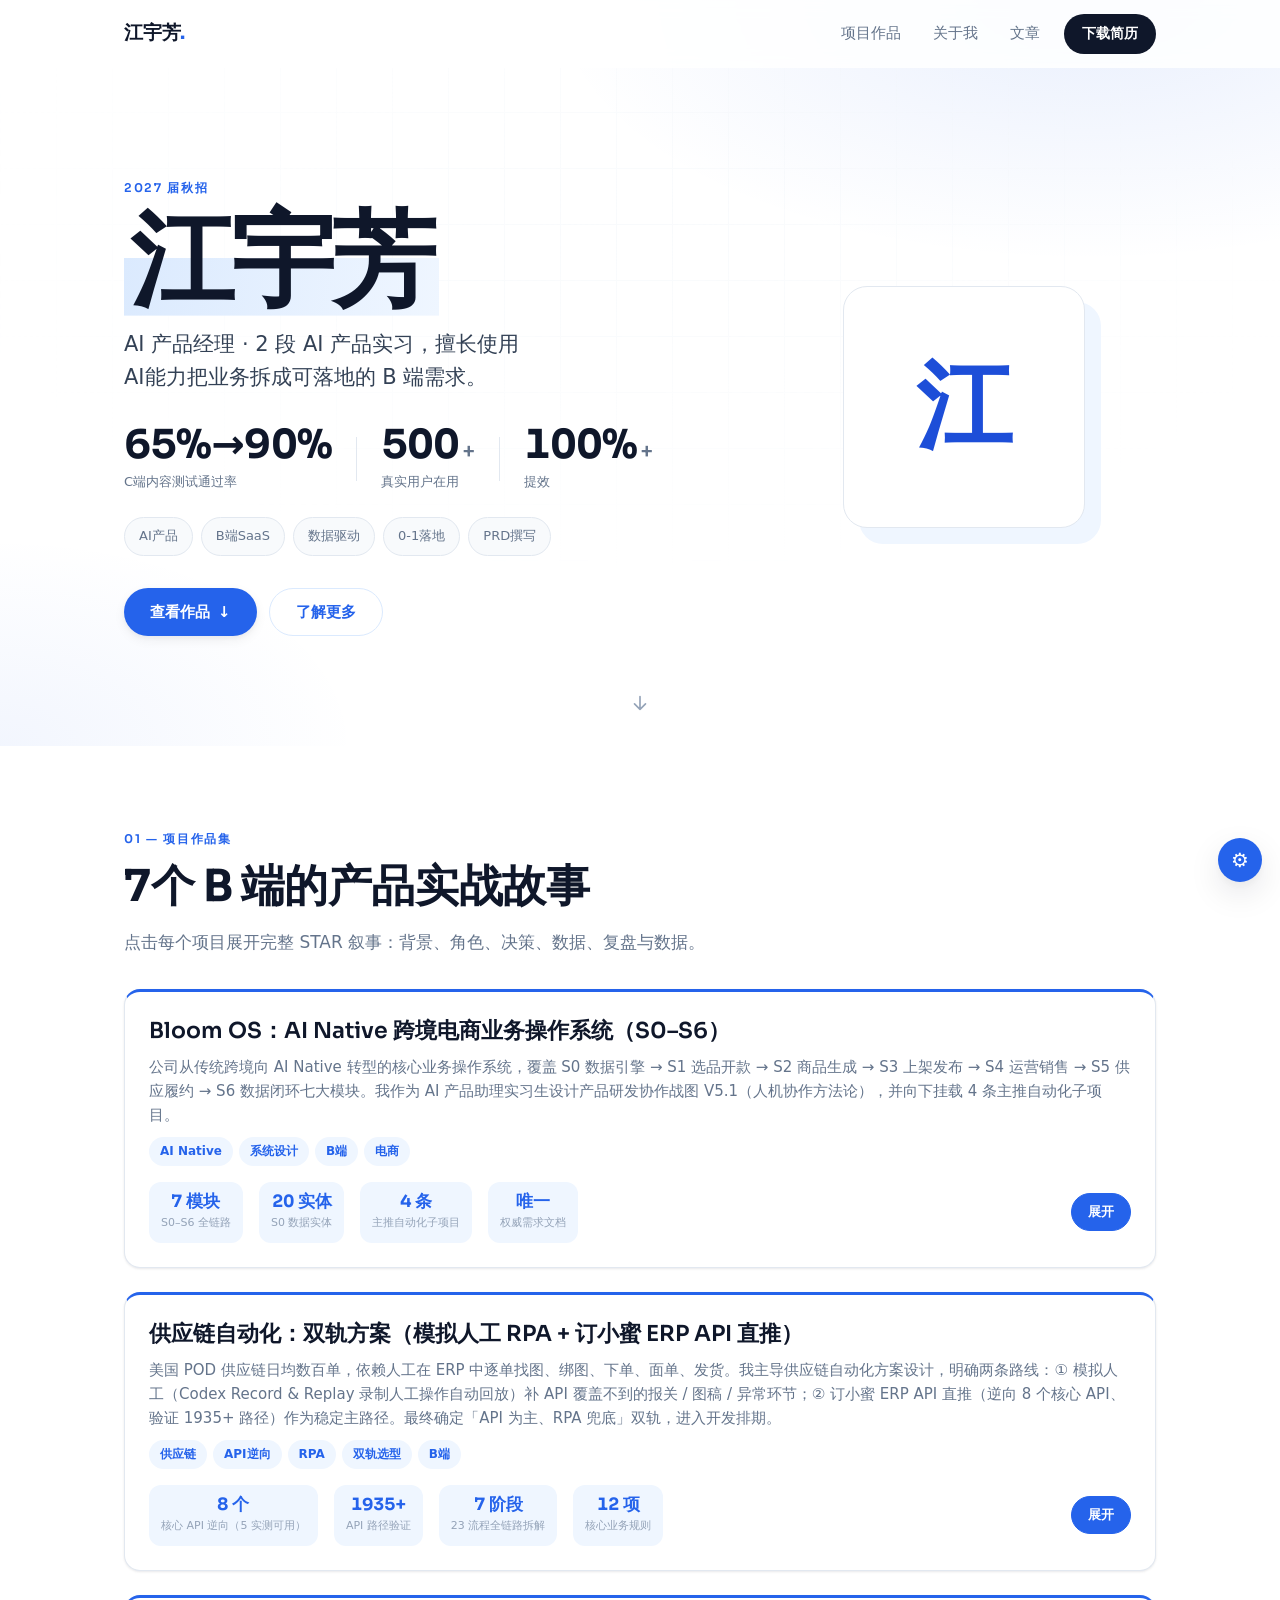
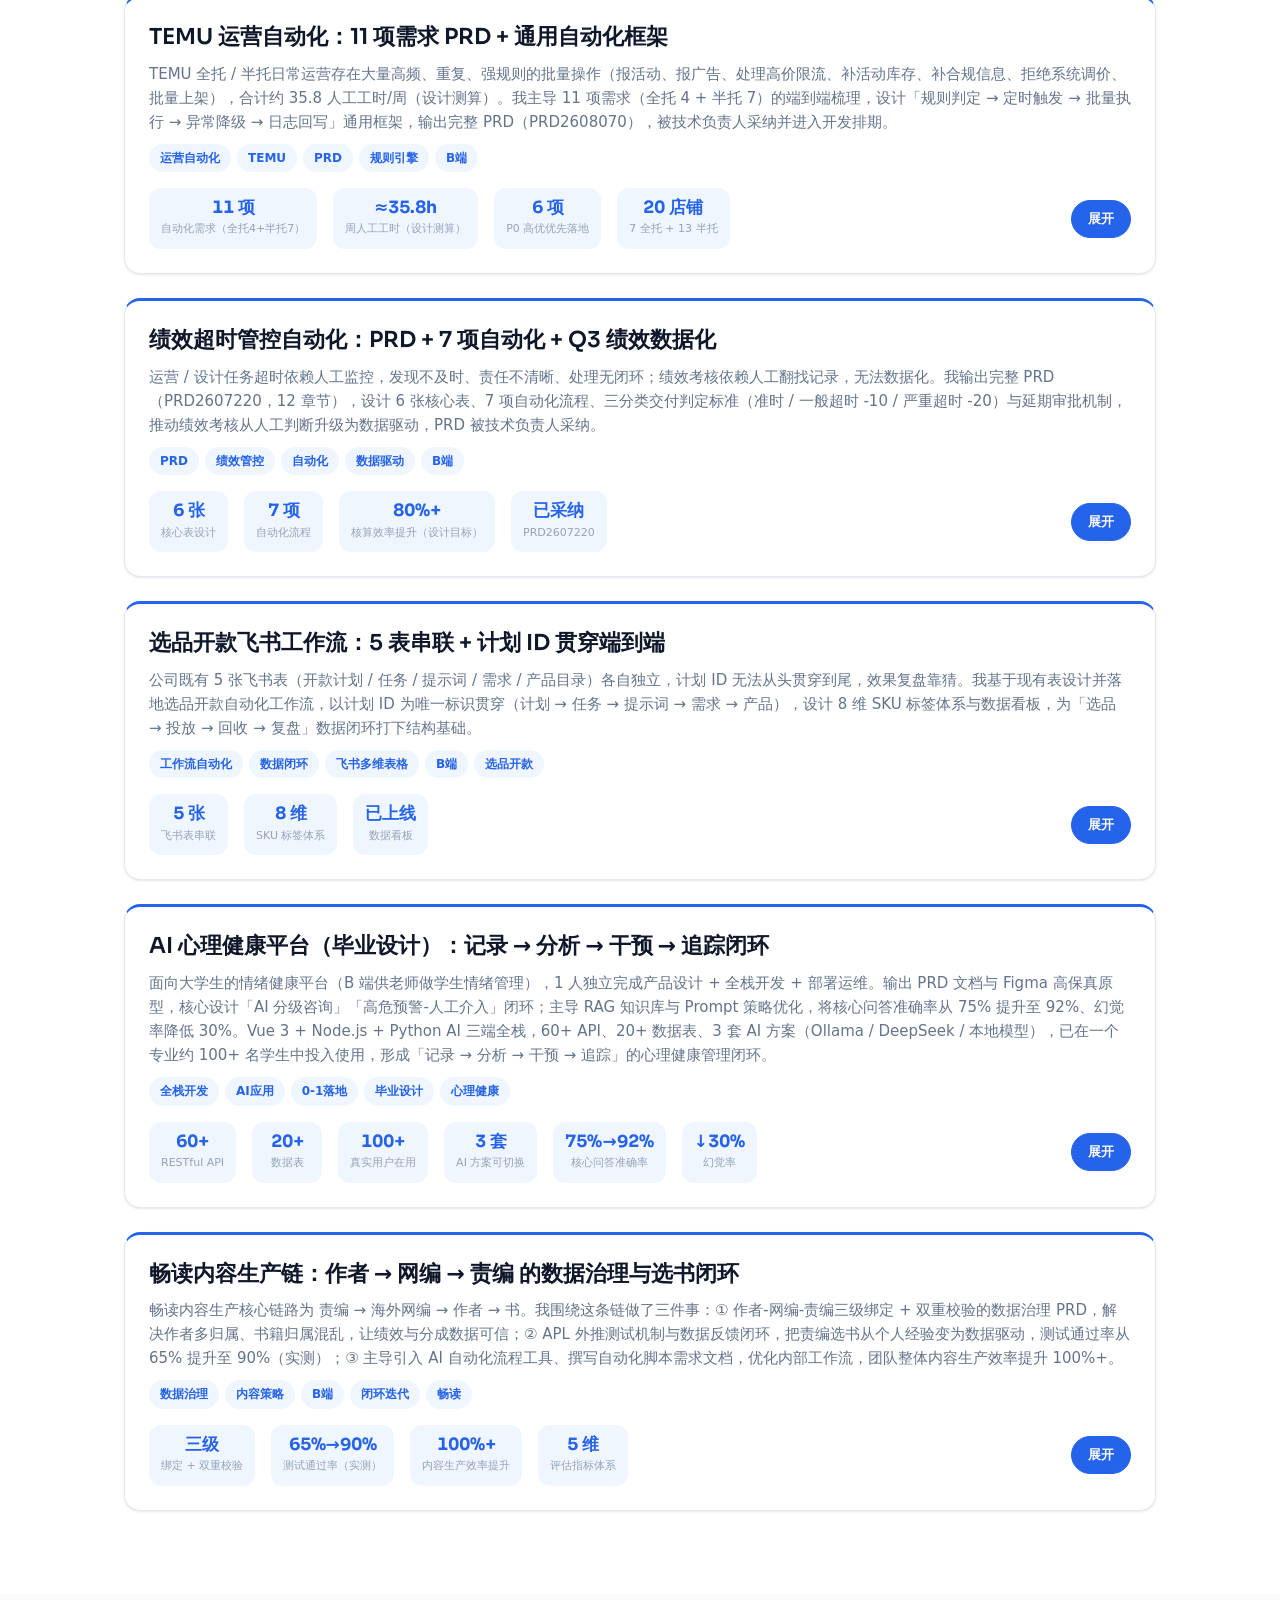
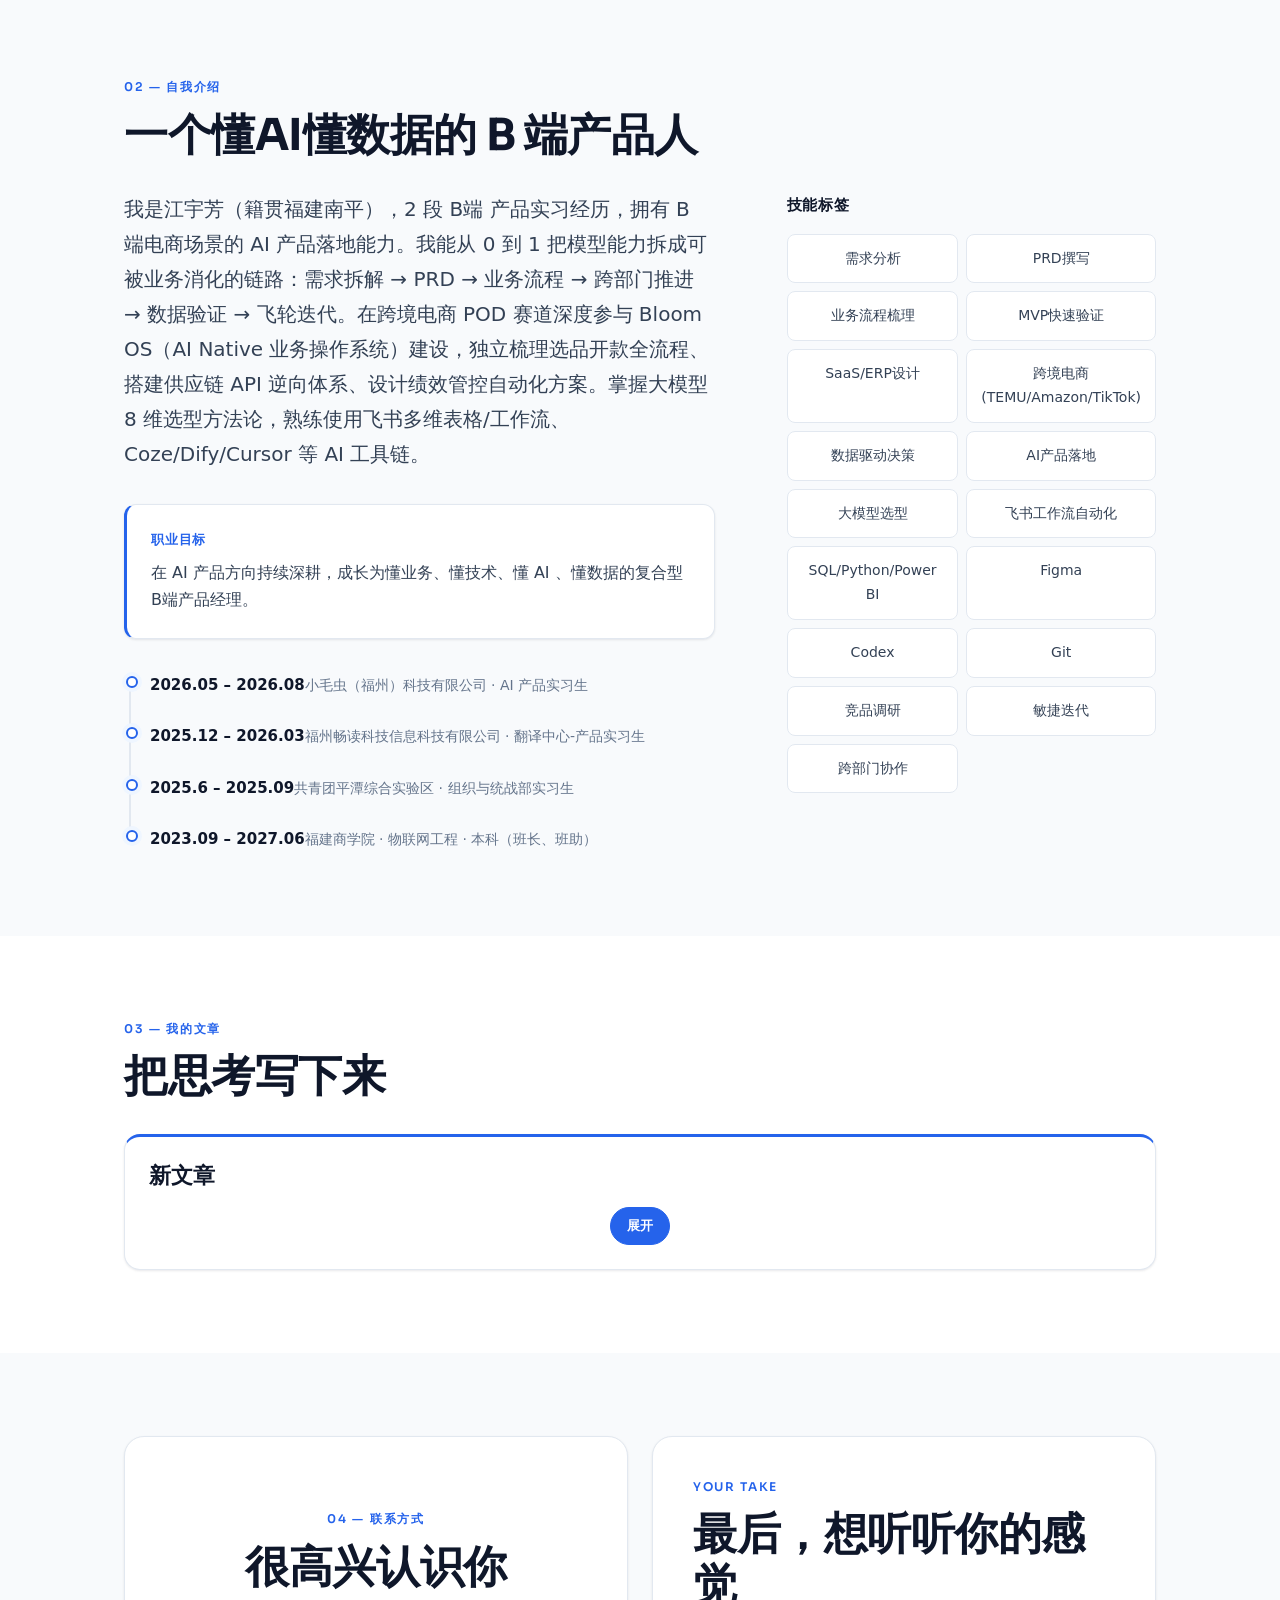
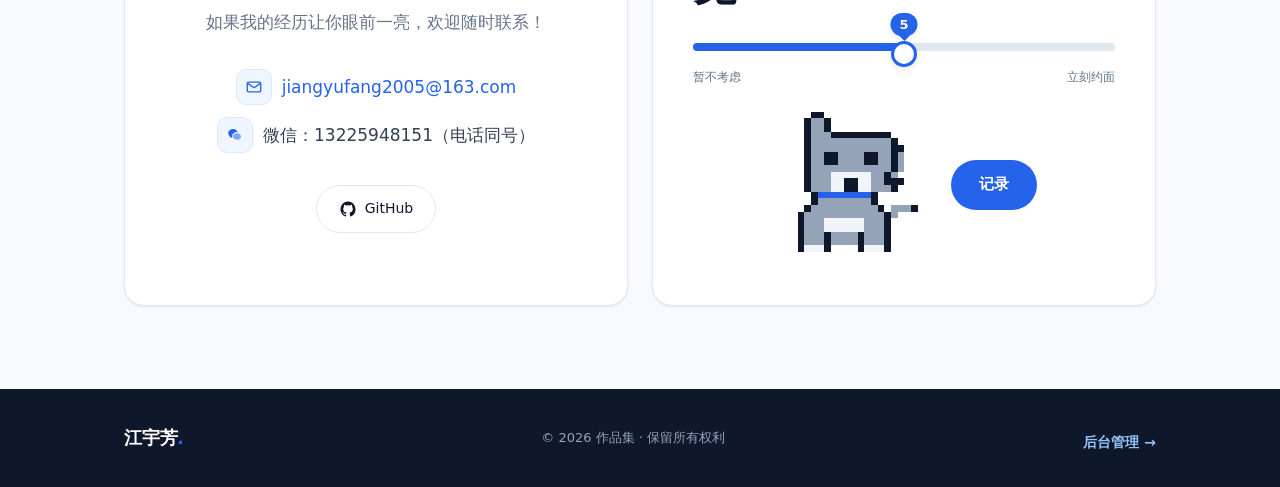
==== index.html @ 61569fba "deploy: portfolio site (gh-pages, no workflow)" ====
<!DOCTYPE html>
<html lang="zh-CN">
<head>
  <meta charset="UTF-8" />
  <meta name="viewport" content="width=device-width, initial-scale=1.0" />
  <title>作品集</title>
  <meta name="description" content="" />
  <link rel="preconnect" href="https://fonts.googleapis.com" />
  <link rel="preconnect" href="https://fonts.gstatic.com" crossorigin />
  <!-- 非阻塞加载：字体不可达时也不阻塞首屏渲染（国内网络友好） -->
  <link rel="stylesheet" href="https://fonts.googleapis.com/css2?family=Sora:wght@400;500;600;700&display=swap" media="print" onload="this.media='all'" />
  <noscript><link rel="stylesheet" href="https://fonts.googleapis.com/css2?family=Sora:wght@400;500;600;700&display=swap" /></noscript>
  <link rel="stylesheet" href="assets/css/styles.css?v=20260810T133047" />
</head>
<body>
  <!-- ============ 导航栏 ============ -->
  <header class="nav" id="nav">
    <div class="nav-inner">
      <a href="#top" class="nav-brand" id="navBrand" data-scroll>作品集<span class="brand-dot">.</span></a>
      <nav class="nav-links" aria-label="主导航">
        <a href="#projects" class="nav-link" data-scroll>项目作品</a>
        <a href="#about" class="nav-link" data-scroll>关于我</a>
        <a href="#articles" class="nav-link nav-link--articles" data-scroll>文章</a>
      </nav>
      <button type="button" class="nav-download" onclick="window.print()" data-track="download_resume">下载简历</button>
      <button type="button" class="nav-toggle" id="navToggle" aria-label="打开菜单" aria-expanded="false" aria-controls="mobileMenu">
        <svg viewBox="0 0 24 24" width="22" height="22" aria-hidden="true"><path d="M3 6h18M3 12h18M3 18h18" stroke="currentColor" stroke-width="2" stroke-linecap="round"/></svg>
      </button>
    </div>
  </header>

  <!-- 阅读进度条 -->
  <div class="scroll-progress" id="scrollProgress" aria-hidden="true"><span class="scroll-progress__bar"></span></div>

  <!-- ============ 移动端菜单 ============ -->
  <div class="mobile-menu" id="mobileMenu" hidden>
    <div class="mobile-menu-inner">
      <nav class="mobile-menu-links" aria-label="移动端导航">
        <a href="#projects" class="mobile-link" data-scroll>项目作品</a>
        <a href="#about" class="mobile-link" data-scroll>关于我</a>
        <a href="#articles" class="mobile-link mobile-link--articles" data-scroll>文章</a>
        <hr class="mobile-divider" />
        <button type="button" class="btn btn-primary mobile-download" onclick="window.print()" data-track="download_resume">下载简历</button>
      </nav>
    </div>
  </div>
  <div class="mobile-overlay" id="mobileOverlay" hidden></div>

  <main id="top">
    <!-- ============ Hero 首屏 ============ -->
    <section class="hero" id="hero" aria-label="个人介绍">
      <div class="hero-bg" aria-hidden="true"></div>
      <div class="container hero-grid">
        <div class="hero-content">
          <div id="heroContent"></div>
        </div>
        <div class="hero-visual" aria-hidden="true" id="heroVisual"></div>
      </div>
      <a href="#projects" class="scroll-indicator" data-scroll aria-label="向下滚动">
        <svg viewBox="0 0 24 24" width="22" height="22"><path d="M12 5v14M6 13l6 6 6-6" stroke="currentColor" stroke-width="1.8" stroke-linecap="round" stroke-linejoin="round" fill="none"/></svg>
      </a>
    </section>

    <!-- ============ 项目作品集 ============ -->
    <section class="section section-projects" id="projects" aria-labelledby="projects-title">
      <div class="container">
        <header class="section-head" id="projectsHead" data-reveal></header>
        <div class="projects-grid" id="projectsGrid"></div>
      </div>
    </section>

    <!-- ============ 关于我 ============ -->
    <section class="section section-about" id="about" aria-labelledby="about-title">
      <div class="container">
        <header class="section-head" id="aboutHead" data-reveal></header>
        <div class="about-grid" id="aboutGrid"></div>
      </div>
    </section>

    <!-- ============ 精选文章 ============ -->
    <section class="section section-articles" id="articles" aria-labelledby="articles-title">
      <div class="container">
        <header class="section-head" id="articlesHead" data-reveal></header>
        <div class="articles-list" id="articlesList"></div>
      </div>
    </section>

    <!-- ============ 联系方式 ============ -->
    <section class="section section-bottom" id="bottom" aria-label="联系方式与反馈">
      <div class="container bottom-row">
        <section class="bottom-card bottom-card--contact" id="contact" aria-labelledby="contact-title">
        <header class="section-head section-head--center" id="contactHead" data-reveal></header>
        <div id="contactInner"></div>
    </section>

    <section class="bottom-card bottom-card--feedback" id="feedback" aria-labelledby="feedback-title">

    <!-- ============ 简历末尾：创意互动（俏皮推荐滑块） ============ -->
      <div class="feedback-card" data-reveal>
        <header class="section-head" data-reveal>
          <p class="kicker">YOUR TAKE</p>
          <h2 class="section-title" id="feedback-title">最后，想听听你的感觉</h2>
        </header>
        <div class="feedback-result" id="recoLabel" aria-live="polite">有点意思</div>
        <div class="feedback-slider">
          <div class="feedback-rail">
            <output class="feedback-bubble" id="recoBubble" aria-hidden="true">5</output>
            <input type="range" id="recoRange" min="0" max="10" value="5" step="1" aria-describedby="recoLabel" list="recoTicks" />
          </div>
          <datalist id="recoTicks">
            <option value="0" label="0"></option><option value="1"></option><option value="2"></option><option value="3"></option><option value="4"></option><option value="5" label="5"></option><option value="6"></option><option value="7"></option><option value="8"></option><option value="9"></option><option value="10" label="10"></option>
          </datalist>
          <div class="feedback-scale"><span>暂不考虑</span><span>立刻约面</span></div>
        </div>
          <div class="feedback-dogrow">
          <div class="dog-stage" id="dogStage" data-mood="1" aria-hidden="true">
            <!-- S0 冷淡 0-3 -->
<svg class="dog-svg dog-svg--0" viewBox="0 0 24 24" shape-rendering="crispEdges" focusable="false"><g class="dog-tail"><rect x="18" y="16" width="1" height="1" fill="#94A3B8"/><rect x="19" y="16" width="1" height="1" fill="#0F172A"/><rect x="18" y="17" width="1" height="1" fill="#94A3B8"/><rect x="19" y="17" width="1" height="1" fill="#0F172A"/><rect x="18" y="18" width="1" height="1" fill="#94A3B8"/><rect x="19" y="18" width="1" height="1" fill="#0F172A"/><rect x="18" y="19" width="1" height="1" fill="#94A3B8"/><rect x="19" y="19" width="1" height="1" fill="#0F172A"/><rect x="18" y="20" width="2" height="1" fill="#0F172A"/></g><rect x="5" y="4" width="12" height="1" fill="#0F172A"/><rect x="3" y="5" width="3" height="1" fill="#0F172A"/><rect x="6" y="5" width="10" height="1" fill="#94A3B8"/><rect x="16" y="5" width="3" height="1" fill="#0F172A"/><rect x="3" y="6" width="1" height="1" fill="#0F172A"/><rect x="4" y="6" width="2" height="1" fill="#94A3B8"/><rect x="6" y="6" width="1" height="1" fill="#0F172A"/><rect x="7" y="6" width="8" height="1" fill="#94A3B8"/><rect x="15" y="6" width="1" height="1" fill="#0F172A"/><rect x="16" y="6" width="2" height="1" fill="#94A3B8"/><rect x="18" y="6" width="1" height="1" fill="#0F172A"/><rect x="5" y="7" width="1" height="1" fill="#0F172A"/><rect x="6" y="7" width="1" height="1" fill="#94A3B8"/><rect x="7" y="7" width="2" height="1" fill="#0F172A"/><rect x="9" y="7" width="4" height="1" fill="#94A3B8"/><rect x="13" y="7" width="2" height="1" fill="#0F172A"/><rect x="15" y="7" width="2" height="1" fill="#94A3B8"/><rect x="17" y="7" width="1" height="1" fill="#0F172A"/><rect x="5" y="8" width="1" height="1" fill="#0F172A"/><rect x="6" y="8" width="12" height="1" fill="#94A3B8"/><rect x="18" y="8" width="1" height="1" fill="#0F172A"/><rect x="5" y="9" width="1" height="1" fill="#0F172A"/><rect x="6" y="9" width="12" height="1" fill="#94A3B8"/><rect x="18" y="9" width="1" height="1" fill="#0F172A"/><rect x="5" y="10" width="1" height="1" fill="#0F172A"/><rect x="6" y="10" width="3" height="1" fill="#94A3B8"/><rect x="9" y="10" width="6" height="1" fill="#F1F5F9"/><rect x="15" y="10" width="3" height="1" fill="#94A3B8"/><rect x="18" y="10" width="1" height="1" fill="#0F172A"/><rect x="5" y="11" width="1" height="1" fill="#0F172A"/><rect x="6" y="11" width="3" height="1" fill="#94A3B8"/><rect x="9" y="11" width="2" height="1" fill="#F1F5F9"/><rect x="11" y="11" width="2" height="1" fill="#0F172A"/><rect x="13" y="11" width="2" height="1" fill="#F1F5F9"/><rect x="15" y="11" width="3" height="1" fill="#94A3B8"/><rect x="18" y="11" width="1" height="1" fill="#0F172A"/><rect x="5" y="12" width="1" height="1" fill="#0F172A"/><rect x="6" y="12" width="3" height="1" fill="#94A3B8"/><rect x="9" y="12" width="3" height="1" fill="#F1F5F9"/><rect x="12" y="12" width="1" height="1" fill="#0F172A"/><rect x="13" y="12" width="2" height="1" fill="#F1F5F9"/><rect x="15" y="12" width="3" height="1" fill="#94A3B8"/><rect x="18" y="12" width="1" height="1" fill="#0F172A"/><rect x="6" y="13" width="1" height="1" fill="#0F172A"/><rect x="7" y="13" width="8" height="1" fill="#2563EB"/><rect x="15" y="13" width="1" height="1" fill="#0F172A"/><rect x="6" y="14" width="1" height="1" fill="#0F172A"/><rect x="7" y="14" width="8" height="1" fill="#94A3B8"/><rect x="15" y="14" width="1" height="1" fill="#0F172A"/><rect x="5" y="15" width="1" height="1" fill="#0F172A"/><rect x="6" y="15" width="10" height="1" fill="#94A3B8"/><rect x="16" y="15" width="1" height="1" fill="#0F172A"/><rect x="4" y="16" width="1" height="1" fill="#0F172A"/><rect x="5" y="16" width="12" height="1" fill="#94A3B8"/><rect x="17" y="16" width="1" height="1" fill="#0F172A"/><rect x="4" y="17" width="1" height="1" fill="#0F172A"/><rect x="5" y="17" width="3" height="1" fill="#94A3B8"/><rect x="8" y="17" width="6" height="1" fill="#F1F5F9"/><rect x="14" y="17" width="3" height="1" fill="#94A3B8"/><rect x="17" y="17" width="1" height="1" fill="#0F172A"/><rect x="4" y="18" width="1" height="1" fill="#0F172A"/><rect x="5" y="18" width="3" height="1" fill="#94A3B8"/><rect x="8" y="18" width="6" height="1" fill="#F1F5F9"/><rect x="14" y="18" width="3" height="1" fill="#94A3B8"/><rect x="17" y="18" width="1" height="1" fill="#0F172A"/><rect x="4" y="19" width="1" height="1" fill="#0F172A"/><rect x="5" y="19" width="3" height="1" fill="#94A3B8"/><rect x="8" y="19" width="1" height="1" fill="#0F172A"/><rect x="9" y="19" width="4" height="1" fill="#94A3B8"/><rect x="13" y="19" width="1" height="1" fill="#0F172A"/><rect x="14" y="19" width="3" height="1" fill="#94A3B8"/><rect x="17" y="19" width="1" height="1" fill="#0F172A"/><rect x="4" y="20" width="1" height="1" fill="#0F172A"/><rect x="5" y="20" width="3" height="1" fill="#94A3B8"/><rect x="8" y="20" width="1" height="1" fill="#0F172A"/><rect x="9" y="20" width="4" height="1" fill="#94A3B8"/><rect x="13" y="20" width="1" height="1" fill="#0F172A"/><rect x="14" y="20" width="3" height="1" fill="#94A3B8"/><rect x="17" y="20" width="1" height="1" fill="#0F172A"/><rect x="4" y="21" width="1" height="1" fill="#0F172A"/><rect x="5" y="21" width="3" height="1" fill="#F1F5F9"/><rect x="8" y="21" width="1" height="1" fill="#0F172A"/><rect x="13" y="21" width="1" height="1" fill="#0F172A"/><rect x="14" y="21" width="3" height="1" fill="#F1F5F9"/><rect x="17" y="21" width="1" height="1" fill="#0F172A"/></svg>
<!-- S1 兴趣 4-6 -->
<svg class="dog-svg dog-svg--1" viewBox="0 0 24 24" shape-rendering="crispEdges" focusable="false"><g class="dog-tail"><rect x="18" y="15" width="3" height="1" fill="#94A3B8"/><rect x="21" y="15" width="1" height="1" fill="#0F172A"/><rect x="18" y="16" width="1" height="1" fill="#94A3B8"/></g><rect x="6" y="1" width="2" height="1" fill="#0F172A"/><rect x="5" y="2" width="1" height="1" fill="#0F172A"/><rect x="6" y="2" width="2" height="1" fill="#94A3B8"/><rect x="8" y="2" width="1" height="1" fill="#0F172A"/><rect x="5" y="3" width="1" height="1" fill="#0F172A"/><rect x="6" y="3" width="2" height="1" fill="#94A3B8"/><rect x="8" y="3" width="1" height="1" fill="#0F172A"/><rect x="5" y="4" width="1" height="1" fill="#0F172A"/><rect x="6" y="4" width="3" height="1" fill="#94A3B8"/><rect x="9" y="4" width="9" height="1" fill="#0F172A"/><rect x="5" y="5" width="1" height="1" fill="#0F172A"/><rect x="6" y="5" width="12" height="1" fill="#94A3B8"/><rect x="18" y="5" width="1" height="1" fill="#0F172A"/><rect x="5" y="6" width="1" height="1" fill="#0F172A"/><rect x="6" y="6" width="12" height="1" fill="#94A3B8"/><rect x="18" y="6" width="2" height="1" fill="#0F172A"/><rect x="5" y="7" width="1" height="1" fill="#0F172A"/><rect x="6" y="7" width="2" height="1" fill="#94A3B8"/><rect x="8" y="7" width="2" height="1" fill="#0F172A"/><rect x="10" y="7" width="4" height="1" fill="#94A3B8"/><rect x="14" y="7" width="2" height="1" fill="#0F172A"/><rect x="16" y="7" width="2" height="1" fill="#94A3B8"/><rect x="18" y="7" width="1" height="1" fill="#0F172A"/><rect x="19" y="7" width="1" height="1" fill="#94A3B8"/><rect x="5" y="8" width="1" height="1" fill="#0F172A"/><rect x="6" y="8" width="2" height="1" fill="#94A3B8"/><rect x="8" y="8" width="2" height="1" fill="#0F172A"/><rect x="10" y="8" width="4" height="1" fill="#94A3B8"/><rect x="14" y="8" width="2" height="1" fill="#0F172A"/><rect x="16" y="8" width="2" height="1" fill="#94A3B8"/><rect x="18" y="8" width="1" height="1" fill="#0F172A"/><rect x="19" y="8" width="1" height="1" fill="#94A3B8"/><rect x="5" y="9" width="1" height="1" fill="#0F172A"/><rect x="6" y="9" width="12" height="1" fill="#94A3B8"/><rect x="18" y="9" width="1" height="1" fill="#0F172A"/><rect x="19" y="9" width="1" height="1" fill="#94A3B8"/><rect x="5" y="10" width="1" height="1" fill="#0F172A"/><rect x="6" y="10" width="3" height="1" fill="#94A3B8"/><rect x="9" y="10" width="6" height="1" fill="#F1F5F9"/><rect x="15" y="10" width="2" height="1" fill="#94A3B8"/><rect x="17" y="10" width="1" height="1" fill="#0F172A"/><rect x="18" y="10" width="1" height="1" fill="#94A3B8"/><rect x="5" y="11" width="1" height="1" fill="#0F172A"/><rect x="6" y="11" width="3" height="1" fill="#94A3B8"/><rect x="9" y="11" width="2" height="1" fill="#F1F5F9"/><rect x="11" y="11" width="2" height="1" fill="#0F172A"/><rect x="13" y="11" width="2" height="1" fill="#F1F5F9"/><rect x="15" y="11" width="2" height="1" fill="#94A3B8"/><rect x="17" y="11" width="3" height="1" fill="#0F172A"/><rect x="5" y="12" width="1" height="1" fill="#0F172A"/><rect x="6" y="12" width="3" height="1" fill="#94A3B8"/><rect x="9" y="12" width="2" height="1" fill="#F1F5F9"/><rect x="11" y="12" width="2" height="1" fill="#0F172A"/><rect x="13" y="12" width="2" height="1" fill="#F1F5F9"/><rect x="15" y="12" width="3" height="1" fill="#94A3B8"/><rect x="18" y="12" width="1" height="1" fill="#0F172A"/><rect x="6" y="13" width="1" height="1" fill="#0F172A"/><rect x="7" y="13" width="8" height="1" fill="#2563EB"/><rect x="15" y="13" width="1" height="1" fill="#0F172A"/><rect x="6" y="14" width="1" height="1" fill="#0F172A"/><rect x="7" y="14" width="8" height="1" fill="#94A3B8"/><rect x="15" y="14" width="1" height="1" fill="#0F172A"/><rect x="5" y="15" width="1" height="1" fill="#0F172A"/><rect x="6" y="15" width="10" height="1" fill="#94A3B8"/><rect x="16" y="15" width="1" height="1" fill="#0F172A"/><rect x="4" y="16" width="1" height="1" fill="#0F172A"/><rect x="5" y="16" width="12" height="1" fill="#94A3B8"/><rect x="17" y="16" width="1" height="1" fill="#0F172A"/><rect x="4" y="17" width="1" height="1" fill="#0F172A"/><rect x="5" y="17" width="3" height="1" fill="#94A3B8"/><rect x="8" y="17" width="6" height="1" fill="#F1F5F9"/><rect x="14" y="17" width="3" height="1" fill="#94A3B8"/><rect x="17" y="17" width="1" height="1" fill="#0F172A"/><rect x="4" y="18" width="1" height="1" fill="#0F172A"/><rect x="5" y="18" width="3" height="1" fill="#94A3B8"/><rect x="8" y="18" width="6" height="1" fill="#F1F5F9"/><rect x="14" y="18" width="3" height="1" fill="#94A3B8"/><rect x="17" y="18" width="1" height="1" fill="#0F172A"/><rect x="4" y="19" width="1" height="1" fill="#0F172A"/><rect x="5" y="19" width="3" height="1" fill="#94A3B8"/><rect x="8" y="19" width="1" height="1" fill="#0F172A"/><rect x="9" y="19" width="4" height="1" fill="#94A3B8"/><rect x="13" y="19" width="1" height="1" fill="#0F172A"/><rect x="14" y="19" width="3" height="1" fill="#94A3B8"/><rect x="17" y="19" width="1" height="1" fill="#0F172A"/><rect x="4" y="20" width="1" height="1" fill="#0F172A"/><rect x="5" y="20" width="3" height="1" fill="#94A3B8"/><rect x="8" y="20" width="1" height="1" fill="#0F172A"/><rect x="9" y="20" width="4" height="1" fill="#94A3B8"/><rect x="13" y="20" width="1" height="1" fill="#0F172A"/><rect x="14" y="20" width="3" height="1" fill="#94A3B8"/><rect x="17" y="20" width="1" height="1" fill="#0F172A"/><rect x="4" y="21" width="1" height="1" fill="#0F172A"/><rect x="5" y="21" width="3" height="1" fill="#F1F5F9"/><rect x="8" y="21" width="1" height="1" fill="#0F172A"/><rect x="13" y="21" width="1" height="1" fill="#0F172A"/><rect x="14" y="21" width="3" height="1" fill="#F1F5F9"/><rect x="17" y="21" width="1" height="1" fill="#0F172A"/></svg>
<!-- S2 热情 7-8 -->
<svg class="dog-svg dog-svg--2" viewBox="0 0 24 24" shape-rendering="crispEdges" focusable="false"><g class="dog-tail"><rect x="19" y="14" width="2" height="1" fill="#94A3B8"/><rect x="21" y="14" width="1" height="1" fill="#0F172A"/><rect x="18" y="15" width="2" height="1" fill="#94A3B8"/><rect x="18" y="16" width="1" height="1" fill="#94A3B8"/></g><rect x="6" y="1" width="2" height="1" fill="#0F172A"/><rect x="14" y="1" width="2" height="1" fill="#0F172A"/><rect x="5" y="2" width="1" height="1" fill="#0F172A"/><rect x="6" y="2" width="2" height="1" fill="#94A3B8"/><rect x="8" y="2" width="1" height="1" fill="#0F172A"/><rect x="13" y="2" width="1" height="1" fill="#0F172A"/><rect x="14" y="2" width="2" height="1" fill="#94A3B8"/><rect x="16" y="2" width="1" height="1" fill="#0F172A"/><rect x="5" y="3" width="1" height="1" fill="#0F172A"/><rect x="6" y="3" width="2" height="1" fill="#94A3B8"/><rect x="8" y="3" width="1" height="1" fill="#0F172A"/><rect x="13" y="3" width="1" height="1" fill="#0F172A"/><rect x="14" y="3" width="2" height="1" fill="#94A3B8"/><rect x="16" y="3" width="1" height="1" fill="#0F172A"/><rect x="5" y="4" width="1" height="1" fill="#0F172A"/><rect x="6" y="4" width="3" height="1" fill="#94A3B8"/><rect x="9" y="4" width="5" height="1" fill="#0F172A"/><rect x="14" y="4" width="3" height="1" fill="#94A3B8"/><rect x="17" y="4" width="1" height="1" fill="#0F172A"/><rect x="5" y="5" width="1" height="1" fill="#0F172A"/><rect x="6" y="5" width="12" height="1" fill="#94A3B8"/><rect x="18" y="5" width="1" height="1" fill="#0F172A"/><rect x="5" y="6" width="1" height="1" fill="#0F172A"/><rect x="6" y="6" width="12" height="1" fill="#94A3B8"/><rect x="18" y="6" width="1" height="1" fill="#0F172A"/><rect x="5" y="7" width="1" height="1" fill="#0F172A"/><rect x="6" y="7" width="2" height="1" fill="#94A3B8"/><rect x="8" y="7" width="2" height="1" fill="#0F172A"/><rect x="10" y="7" width="4" height="1" fill="#94A3B8"/><rect x="14" y="7" width="1" height="1" fill="#0F172A"/><rect x="15" y="7" width="1" height="1" fill="#F1F5F9"/><rect x="16" y="7" width="2" height="1" fill="#94A3B8"/><rect x="18" y="7" width="1" height="1" fill="#0F172A"/><rect x="5" y="8" width="1" height="1" fill="#0F172A"/><rect x="6" y="8" width="2" height="1" fill="#94A3B8"/><rect x="8" y="8" width="2" height="1" fill="#0F172A"/><rect x="10" y="8" width="4" height="1" fill="#94A3B8"/><rect x="14" y="8" width="2" height="1" fill="#0F172A"/><rect x="16" y="8" width="2" height="1" fill="#94A3B8"/><rect x="18" y="8" width="1" height="1" fill="#0F172A"/><rect x="5" y="9" width="1" height="1" fill="#0F172A"/><rect x="6" y="9" width="12" height="1" fill="#94A3B8"/><rect x="18" y="9" width="1" height="1" fill="#0F172A"/><rect x="5" y="10" width="1" height="1" fill="#0F172A"/><rect x="6" y="10" width="3" height="1" fill="#94A3B8"/><rect x="9" y="10" width="6" height="1" fill="#F1F5F9"/><rect x="15" y="10" width="3" height="1" fill="#94A3B8"/><rect x="18" y="10" width="1" height="1" fill="#0F172A"/><rect x="5" y="11" width="1" height="1" fill="#0F172A"/><rect x="6" y="11" width="3" height="1" fill="#94A3B8"/><rect x="9" y="11" width="2" height="1" fill="#F1F5F9"/><rect x="11" y="11" width="2" height="1" fill="#0F172A"/><rect x="13" y="11" width="2" height="1" fill="#F1F5F9"/><rect x="15" y="11" width="3" height="1" fill="#94A3B8"/><rect x="18" y="11" width="1" height="1" fill="#0F172A"/><rect x="5" y="12" width="1" height="1" fill="#0F172A"/><rect x="6" y="12" width="3" height="1" fill="#94A3B8"/><rect x="9" y="12" width="1" height="1" fill="#F1F5F9"/><rect x="10" y="12" width="1" height="1" fill="#0F172A"/><rect x="11" y="12" width="1" height="1" fill="#F87171"/><rect x="12" y="12" width="1" height="1" fill="#0F172A"/><rect x="13" y="12" width="2" height="1" fill="#F1F5F9"/><rect x="15" y="12" width="3" height="1" fill="#94A3B8"/><rect x="18" y="12" width="1" height="1" fill="#0F172A"/><rect x="6" y="13" width="1" height="1" fill="#0F172A"/><rect x="7" y="13" width="8" height="1" fill="#2563EB"/><rect x="15" y="13" width="1" height="1" fill="#0F172A"/><rect x="6" y="14" width="1" height="1" fill="#0F172A"/><rect x="7" y="14" width="8" height="1" fill="#94A3B8"/><rect x="15" y="14" width="1" height="1" fill="#0F172A"/><rect x="5" y="15" width="1" height="1" fill="#0F172A"/><rect x="6" y="15" width="10" height="1" fill="#94A3B8"/><rect x="16" y="15" width="1" height="1" fill="#0F172A"/><rect x="4" y="16" width="1" height="1" fill="#0F172A"/><rect x="5" y="16" width="12" height="1" fill="#94A3B8"/><rect x="17" y="16" width="1" height="1" fill="#0F172A"/><rect x="4" y="17" width="1" height="1" fill="#0F172A"/><rect x="5" y="17" width="3" height="1" fill="#94A3B8"/><rect x="8" y="17" width="6" height="1" fill="#F1F5F9"/><rect x="14" y="17" width="3" height="1" fill="#94A3B8"/><rect x="17" y="17" width="1" height="1" fill="#0F172A"/><rect x="4" y="18" width="1" height="1" fill="#0F172A"/><rect x="5" y="18" width="3" height="1" fill="#94A3B8"/><rect x="8" y="18" width="6" height="1" fill="#F1F5F9"/><rect x="14" y="18" width="3" height="1" fill="#94A3B8"/><rect x="17" y="18" width="1" height="1" fill="#0F172A"/><rect x="4" y="19" width="1" height="1" fill="#0F172A"/><rect x="5" y="19" width="3" height="1" fill="#94A3B8"/><rect x="8" y="19" width="1" height="1" fill="#0F172A"/><rect x="9" y="19" width="4" height="1" fill="#94A3B8"/><rect x="13" y="19" width="1" height="1" fill="#0F172A"/><rect x="14" y="19" width="3" height="1" fill="#94A3B8"/><rect x="17" y="19" width="1" height="1" fill="#0F172A"/><rect x="4" y="20" width="1" height="1" fill="#0F172A"/><rect x="5" y="20" width="3" height="1" fill="#94A3B8"/><rect x="8" y="20" width="1" height="1" fill="#0F172A"/><rect x="9" y="20" width="4" height="1" fill="#94A3B8"/><rect x="13" y="20" width="1" height="1" fill="#0F172A"/><rect x="14" y="20" width="3" height="1" fill="#94A3B8"/><rect x="17" y="20" width="1" height="1" fill="#0F172A"/><rect x="4" y="21" width="1" height="1" fill="#0F172A"/><rect x="5" y="21" width="3" height="1" fill="#F1F5F9"/><rect x="8" y="21" width="1" height="1" fill="#0F172A"/><rect x="13" y="21" width="1" height="1" fill="#0F172A"/><rect x="14" y="21" width="3" height="1" fill="#F1F5F9"/><rect x="17" y="21" width="1" height="1" fill="#0F172A"/></svg>
<!-- S3 兴奋 9-10 -->
<svg class="dog-svg dog-svg--3" viewBox="0 0 24 24" shape-rendering="crispEdges" focusable="false"><g class="dog-tail"><rect x="19" y="14" width="2" height="1" fill="#94A3B8"/><rect x="21" y="14" width="1" height="1" fill="#0F172A"/><rect x="18" y="15" width="2" height="1" fill="#94A3B8"/><rect x="18" y="16" width="1" height="1" fill="#94A3B8"/></g><rect x="5" y="1" width="2" height="1" fill="#0F172A"/><rect x="15" y="1" width="2" height="1" fill="#0F172A"/><rect x="5" y="2" width="1" height="1" fill="#0F172A"/><rect x="6" y="2" width="2" height="1" fill="#94A3B8"/><rect x="8" y="2" width="1" height="1" fill="#0F172A"/><rect x="15" y="2" width="1" height="1" fill="#0F172A"/><rect x="16" y="2" width="2" height="1" fill="#94A3B8"/><rect x="18" y="2" width="1" height="1" fill="#0F172A"/><rect x="5" y="3" width="1" height="1" fill="#0F172A"/><rect x="6" y="3" width="2" height="1" fill="#94A3B8"/><rect x="8" y="3" width="1" height="1" fill="#0F172A"/><rect x="15" y="3" width="1" height="1" fill="#0F172A"/><rect x="16" y="3" width="2" height="1" fill="#94A3B8"/><rect x="18" y="3" width="1" height="1" fill="#0F172A"/><rect x="5" y="4" width="1" height="1" fill="#0F172A"/><rect x="6" y="4" width="4" height="1" fill="#94A3B8"/><rect x="10" y="4" width="4" height="1" fill="#0F172A"/><rect x="14" y="4" width="4" height="1" fill="#94A3B8"/><rect x="18" y="4" width="1" height="1" fill="#0F172A"/><rect x="5" y="5" width="1" height="1" fill="#0F172A"/><rect x="6" y="5" width="12" height="1" fill="#94A3B8"/><rect x="18" y="5" width="1" height="1" fill="#0F172A"/><rect x="5" y="6" width="1" height="1" fill="#0F172A"/><rect x="6" y="6" width="12" height="1" fill="#94A3B8"/><rect x="18" y="6" width="1" height="1" fill="#0F172A"/><rect x="5" y="7" width="1" height="1" fill="#0F172A"/><rect x="6" y="7" width="1" height="1" fill="#94A3B8"/><rect x="7" y="7" width="1" height="1" fill="#DC2626"/><rect x="8" y="7" width="1" height="1" fill="#94A3B8"/><rect x="9" y="7" width="1" height="1" fill="#DC2626"/><rect x="10" y="7" width="4" height="1" fill="#94A3B8"/><rect x="14" y="7" width="1" height="1" fill="#DC2626"/><rect x="15" y="7" width="1" height="1" fill="#94A3B8"/><rect x="16" y="7" width="1" height="1" fill="#DC2626"/><rect x="17" y="7" width="1" height="1" fill="#94A3B8"/><rect x="18" y="7" width="1" height="1" fill="#0F172A"/><rect x="5" y="8" width="1" height="1" fill="#0F172A"/><rect x="6" y="8" width="1" height="1" fill="#94A3B8"/><rect x="7" y="8" width="3" height="1" fill="#DC2626"/><rect x="10" y="8" width="4" height="1" fill="#94A3B8"/><rect x="14" y="8" width="3" height="1" fill="#DC2626"/><rect x="17" y="8" width="1" height="1" fill="#94A3B8"/><rect x="18" y="8" width="1" height="1" fill="#0F172A"/><rect x="5" y="9" width="1" height="1" fill="#0F172A"/><rect x="6" y="9" width="2" height="1" fill="#94A3B8"/><rect x="8" y="9" width="1" height="1" fill="#DC2626"/><rect x="9" y="9" width="6" height="1" fill="#94A3B8"/><rect x="15" y="9" width="1" height="1" fill="#DC2626"/><rect x="16" y="9" width="2" height="1" fill="#94A3B8"/><rect x="18" y="9" width="1" height="1" fill="#0F172A"/><rect x="5" y="10" width="1" height="1" fill="#0F172A"/><rect x="6" y="10" width="3" height="1" fill="#94A3B8"/><rect x="9" y="10" width="6" height="1" fill="#F1F5F9"/><rect x="15" y="10" width="3" height="1" fill="#94A3B8"/><rect x="18" y="10" width="1" height="1" fill="#0F172A"/><rect x="5" y="11" width="1" height="1" fill="#0F172A"/><rect x="6" y="11" width="3" height="1" fill="#94A3B8"/><rect x="9" y="11" width="2" height="1" fill="#F1F5F9"/><rect x="11" y="11" width="2" height="1" fill="#0F172A"/><rect x="13" y="11" width="2" height="1" fill="#F1F5F9"/><rect x="15" y="11" width="3" height="1" fill="#94A3B8"/><rect x="18" y="11" width="1" height="1" fill="#0F172A"/><rect x="5" y="12" width="1" height="1" fill="#0F172A"/><rect x="6" y="12" width="3" height="1" fill="#94A3B8"/><rect x="9" y="12" width="1" height="1" fill="#F1F5F9"/><rect x="10" y="12" width="1" height="1" fill="#0F172A"/><rect x="11" y="12" width="2" height="1" fill="#F87171"/><rect x="13" y="12" width="1" height="1" fill="#0F172A"/><rect x="14" y="12" width="1" height="1" fill="#F1F5F9"/><rect x="15" y="12" width="3" height="1" fill="#94A3B8"/><rect x="18" y="12" width="1" height="1" fill="#0F172A"/><rect x="6" y="13" width="1" height="1" fill="#0F172A"/><rect x="7" y="13" width="8" height="1" fill="#2563EB"/><rect x="15" y="13" width="1" height="1" fill="#0F172A"/><rect x="6" y="14" width="1" height="1" fill="#0F172A"/><rect x="7" y="14" width="8" height="1" fill="#94A3B8"/><rect x="15" y="14" width="1" height="1" fill="#0F172A"/><rect x="5" y="15" width="1" height="1" fill="#0F172A"/><rect x="6" y="15" width="10" height="1" fill="#94A3B8"/><rect x="16" y="15" width="1" height="1" fill="#0F172A"/><rect x="4" y="16" width="1" height="1" fill="#0F172A"/><rect x="5" y="16" width="12" height="1" fill="#94A3B8"/><rect x="17" y="16" width="1" height="1" fill="#0F172A"/><rect x="4" y="17" width="1" height="1" fill="#0F172A"/><rect x="5" y="17" width="3" height="1" fill="#94A3B8"/><rect x="8" y="17" width="6" height="1" fill="#F1F5F9"/><rect x="14" y="17" width="3" height="1" fill="#94A3B8"/><rect x="17" y="17" width="1" height="1" fill="#0F172A"/><rect x="4" y="18" width="1" height="1" fill="#0F172A"/><rect x="5" y="18" width="3" height="1" fill="#94A3B8"/><rect x="8" y="18" width="6" height="1" fill="#F1F5F9"/><rect x="14" y="18" width="3" height="1" fill="#94A3B8"/><rect x="17" y="18" width="1" height="1" fill="#0F172A"/><rect x="4" y="19" width="1" height="1" fill="#0F172A"/><rect x="5" y="19" width="3" height="1" fill="#94A3B8"/><rect x="8" y="19" width="1" height="1" fill="#0F172A"/><rect x="9" y="19" width="4" height="1" fill="#94A3B8"/><rect x="13" y="19" width="1" height="1" fill="#0F172A"/><rect x="14" y="19" width="3" height="1" fill="#94A3B8"/><rect x="17" y="19" width="1" height="1" fill="#0F172A"/><rect x="4" y="20" width="1" height="1" fill="#0F172A"/><rect x="5" y="20" width="3" height="1" fill="#94A3B8"/><rect x="8" y="20" width="1" height="1" fill="#0F172A"/><rect x="9" y="20" width="4" height="1" fill="#94A3B8"/><rect x="13" y="20" width="1" height="1" fill="#0F172A"/><rect x="14" y="20" width="3" height="1" fill="#94A3B8"/><rect x="17" y="20" width="1" height="1" fill="#0F172A"/><rect x="4" y="21" width="1" height="1" fill="#0F172A"/><rect x="5" y="21" width="3" height="1" fill="#F1F5F9"/><rect x="8" y="21" width="1" height="1" fill="#0F172A"/><rect x="13" y="21" width="1" height="1" fill="#0F172A"/><rect x="14" y="21" width="3" height="1" fill="#F1F5F9"/><rect x="17" y="21" width="1" height="1" fill="#0F172A"/></svg>
<!-- S4 握手彩蛋 -->
<svg class="dog-svg dog-svg--shake" viewBox="0 0 24 24" shape-rendering="crispEdges" focusable="false"><g class="dog-tail"><rect x="5" y="13" width="1" height="1" fill="#0F172A"/><rect x="4" y="14" width="2" height="1" fill="#94A3B8"/><rect x="6" y="14" width="1" height="1" fill="#0F172A"/><rect x="5" y="15" width="2" height="1" fill="#94A3B8"/><rect x="6" y="16" width="1" height="1" fill="#94A3B8"/></g><rect x="7" y="1" width="2" height="1" fill="#0F172A"/><rect x="15" y="1" width="2" height="1" fill="#0F172A"/><rect x="6" y="2" width="1" height="1" fill="#0F172A"/><rect x="7" y="2" width="2" height="1" fill="#94A3B8"/><rect x="9" y="2" width="1" height="1" fill="#0F172A"/><rect x="14" y="2" width="1" height="1" fill="#0F172A"/><rect x="15" y="2" width="2" height="1" fill="#94A3B8"/><rect x="17" y="2" width="1" height="1" fill="#0F172A"/><rect x="6" y="3" width="1" height="1" fill="#0F172A"/><rect x="7" y="3" width="2" height="1" fill="#94A3B8"/><rect x="9" y="3" width="1" height="1" fill="#0F172A"/><rect x="14" y="3" width="1" height="1" fill="#0F172A"/><rect x="15" y="3" width="2" height="1" fill="#94A3B8"/><rect x="17" y="3" width="1" height="1" fill="#0F172A"/><rect x="6" y="4" width="1" height="1" fill="#0F172A"/><rect x="7" y="4" width="4" height="1" fill="#94A3B8"/><rect x="11" y="4" width="2" height="1" fill="#0F172A"/><rect x="13" y="4" width="4" height="1" fill="#94A3B8"/><rect x="17" y="4" width="1" height="1" fill="#0F172A"/><rect x="6" y="5" width="1" height="1" fill="#0F172A"/><rect x="7" y="5" width="10" height="1" fill="#94A3B8"/><rect x="17" y="5" width="1" height="1" fill="#0F172A"/><rect x="6" y="6" width="1" height="1" fill="#0F172A"/><rect x="7" y="6" width="10" height="1" fill="#94A3B8"/><rect x="17" y="6" width="1" height="1" fill="#0F172A"/><rect x="6" y="7" width="1" height="1" fill="#0F172A"/><rect x="7" y="7" width="1" height="1" fill="#94A3B8"/><rect x="8" y="7" width="1" height="1" fill="#0F172A"/><rect x="9" y="7" width="5" height="1" fill="#94A3B8"/><rect x="14" y="7" width="1" height="1" fill="#0F172A"/><rect x="15" y="7" width="2" height="1" fill="#94A3B8"/><rect x="17" y="7" width="1" height="1" fill="#0F172A"/><rect x="6" y="8" width="2" height="1" fill="#0F172A"/><rect x="8" y="8" width="1" height="1" fill="#94A3B8"/><rect x="9" y="8" width="1" height="1" fill="#0F172A"/><rect x="10" y="8" width="3" height="1" fill="#94A3B8"/><rect x="13" y="8" width="1" height="1" fill="#0F172A"/><rect x="14" y="8" width="1" height="1" fill="#94A3B8"/><rect x="15" y="8" width="1" height="1" fill="#0F172A"/><rect x="16" y="8" width="1" height="1" fill="#94A3B8"/><rect x="17" y="8" width="1" height="1" fill="#0F172A"/><rect x="6" y="9" width="1" height="1" fill="#0F172A"/><rect x="7" y="9" width="2" height="1" fill="#94A3B8"/><rect x="9" y="9" width="6" height="1" fill="#F1F5F9"/><rect x="15" y="9" width="2" height="1" fill="#94A3B8"/><rect x="17" y="9" width="1" height="1" fill="#0F172A"/><rect x="6" y="10" width="1" height="1" fill="#0F172A"/><rect x="7" y="10" width="2" height="1" fill="#94A3B8"/><rect x="9" y="10" width="2" height="1" fill="#F1F5F9"/><rect x="11" y="10" width="2" height="1" fill="#0F172A"/><rect x="13" y="10" width="2" height="1" fill="#F1F5F9"/><rect x="15" y="10" width="2" height="1" fill="#94A3B8"/><rect x="17" y="10" width="1" height="1" fill="#0F172A"/><rect x="6" y="11" width="1" height="1" fill="#0F172A"/><rect x="7" y="11" width="4" height="1" fill="#94A3B8"/><rect x="11" y="11" width="1" height="1" fill="#F1F5F9"/><rect x="12" y="11" width="2" height="1" fill="#0F172A"/><rect x="14" y="11" width="1" height="1" fill="#F1F5F9"/><rect x="15" y="11" width="2" height="1" fill="#94A3B8"/><rect x="17" y="11" width="1" height="1" fill="#0F172A"/><rect x="7" y="12" width="1" height="1" fill="#0F172A"/><rect x="8" y="12" width="6" height="1" fill="#2563EB"/><rect x="14" y="12" width="1" height="1" fill="#0F172A"/><rect x="7" y="13" width="1" height="1" fill="#0F172A"/><rect x="8" y="13" width="8" height="1" fill="#94A3B8"/><rect x="16" y="13" width="1" height="1" fill="#0F172A"/><rect x="7" y="14" width="1" height="1" fill="#0F172A"/><rect x="8" y="14" width="8" height="1" fill="#94A3B8"/><rect x="16" y="14" width="1" height="1" fill="#0F172A"/><rect x="7" y="15" width="1" height="1" fill="#0F172A"/><rect x="8" y="15" width="2" height="1" fill="#94A3B8"/><rect x="10" y="15" width="2" height="1" fill="#F1F5F9"/><rect x="12" y="15" width="4" height="1" fill="#94A3B8"/><rect x="16" y="15" width="1" height="1" fill="#0F172A"/><rect x="7" y="16" width="1" height="1" fill="#0F172A"/><rect x="8" y="16" width="2" height="1" fill="#94A3B8"/><rect x="10" y="16" width="2" height="1" fill="#F1F5F9"/><rect x="12" y="16" width="4" height="1" fill="#94A3B8"/><rect x="16" y="16" width="1" height="1" fill="#0F172A"/><rect x="7" y="17" width="1" height="1" fill="#0F172A"/><rect x="8" y="17" width="2" height="1" fill="#94A3B8"/><rect x="10" y="17" width="2" height="1" fill="#F1F5F9"/><rect x="12" y="17" width="4" height="1" fill="#94A3B8"/><rect x="16" y="17" width="1" height="1" fill="#0F172A"/><rect x="7" y="18" width="1" height="1" fill="#0F172A"/><rect x="8" y="18" width="8" height="1" fill="#94A3B8"/><rect x="16" y="18" width="1" height="1" fill="#0F172A"/><rect x="7" y="19" width="1" height="1" fill="#0F172A"/><rect x="8" y="19" width="2" height="1" fill="#94A3B8"/><rect x="10" y="19" width="1" height="1" fill="#0F172A"/><rect x="13" y="19" width="1" height="1" fill="#0F172A"/><rect x="14" y="19" width="2" height="1" fill="#94A3B8"/><rect x="16" y="19" width="1" height="1" fill="#0F172A"/><rect x="7" y="20" width="1" height="1" fill="#0F172A"/><rect x="8" y="20" width="2" height="1" fill="#94A3B8"/><rect x="10" y="20" width="1" height="1" fill="#0F172A"/><rect x="13" y="20" width="1" height="1" fill="#0F172A"/><rect x="14" y="20" width="2" height="1" fill="#94A3B8"/><rect x="16" y="20" width="1" height="1" fill="#0F172A"/><rect x="7" y="21" width="1" height="1" fill="#0F172A"/><rect x="8" y="21" width="2" height="1" fill="#F1F5F9"/><rect x="10" y="21" width="1" height="1" fill="#0F172A"/><rect x="13" y="21" width="1" height="1" fill="#0F172A"/><rect x="14" y="21" width="2" height="1" fill="#F1F5F9"/><rect x="16" y="21" width="1" height="1" fill="#0F172A"/><g class="dog-paw"><rect x="17" y="14" width="4" height="1" fill="#94A3B8"/><rect x="21" y="14" width="1" height="1" fill="#0F172A"/><rect x="17" y="15" width="4" height="1" fill="#F1F5F9"/><rect x="21" y="15" width="1" height="1" fill="#0F172A"/></g></svg>
          </div>
          <button type="button" class="feedback-submit" id="recoSubmit">记录</button>
        </div>
        <p class="feedback-thanks" id="recoThanks" hidden>谢谢你的心意。</p>
      </div>
    </section>
      </div>
    </section>
  </main>

  <!-- ============ 页脚 ============ -->
  <footer class="footer">
    <div class="container footer-inner">
      <span class="footer-brand" id="footerBrand">作品集<span class="brand-dot">.</span></span>
      <p>&copy; <span id="year">2026</span> <span id="footerName">作品集</span> · 保留所有权利</p>
      <a href="admin.html" class="footer-admin">后台管理 →</a>
    </div>
  </footer>

  <a href="admin.html" class="admin-fab" aria-label="后台管理" title="后台管理">⚙</a>

  <!-- ============ 打印专用简历（屏幕隐藏，由数据生成） ============ -->
  <div class="resume-only" id="resumeOnly" aria-hidden="true"></div>

  <!-- ============ 打印专用 PRD（屏幕隐藏，按项目生成） ============ -->
  <div class="prd-print" id="prdPrint" aria-hidden="true"></div>

  <!-- ============ 脚本：数据 → 渲染 → 交互 ============ -->
  <script src="assets/js/content.js?v=20260810T133047"></script>
  <script>
    /* 本地预览：若后台已「保存」，用 localStorage 草稿覆盖默认内容 */
    (function () {
      try {
        var d = localStorage.getItem('portfolio-content-v1');
        if (d) { var o = JSON.parse(d); if (o && o.site) window.SITE_CONTENT = o; }
      } catch (e) {}
    })();
  </script>
  <script src="assets/js/analytics.js?v=20260810T133047"></script>
  <script src="assets/js/render.js?v=20260810T133047" defer></script>
  <script src="assets/js/main.js?v=20260810T133047" defer></script>
</body>
</html>
---- assets/css/styles.css ----
/* ============================================================
   PM 秋招作品集 — 重制样式（impeccable 准则）
   设计方向：克制的编辑式专业感 · 冷调 slate 中性 · 单一品牌蓝强调
   ============================================================ */

/* ---------- Design Tokens ---------- */
:root {
  /* 冷调中性（带蓝调，避免死灰） */
  --ink:        #0F172A;   /* 标题 */
  --body:       #334155;   /* 正文 */
  --muted:      #64748B;   /* 次要文字 */
  --faint:      #94A3B8;   /* 最弱文字 */
  --line:       #E2E8F0;   /* 边框/分割线 */
  --line-soft:  #F1F5F9;   /* 更浅分割 */
  --surface:    #FFFFFF;
  --surface-2:  #F8FAFC;   /* 浅底 */
  --surface-3:  #F1F5F9;

  /* 品牌蓝（仅用于 ~10% 关键处） */
  --brand:      #2563EB;
  --brand-600:  #2563EB;
  --brand-500:  #3B82F6;
  --brand-700:  #1D4ED8;
  --brand-50:   #EFF6FF;
  --brand-100:  #DBEAFE;

  /* 语义色（更深以保证对比度） */
  --emerald:    #059669;
  --emerald-50: #ECFDF5;
  --amber:      #D97706;
  --amber-50:   #FFFBEB;

  /* 字体 */
  --font-sans: -apple-system, BlinkMacSystemFont, "Segoe UI", "PingFang SC",
               "Hiragino Sans GB", "Microsoft YaHei", "Noto Sans CJK SC", system-ui, sans-serif;
  --font-display: "Sora", var(--font-sans);

  /* 间距（4pt 基准）*/
  --sp-1: 4px;  --sp-2: 8px;  --sp-3: 12px; --sp-4: 16px;
  --sp-6: 24px; --sp-8: 32px; --sp-12: 48px;
  --sp-16: 64px; --sp-20: 80px; --sp-24: 96px; --sp-32: 128px;

  /* 圆角 */
  --r-sm: 8px; --r-md: 12px; --r-lg: 16px; --r-xl: 20px;
  --r-pill: 999px;

  /* 柔和阴影层级 */
  --shadow-1: 0 1px 2px rgba(15,23,42,.04), 0 1px 3px rgba(15,23,42,.06);
  --shadow-2: 0 4px 12px rgba(15,23,42,.06), 0 2px 4px rgba(15,23,42,.04);
  --shadow-3: 0 12px 32px rgba(15,23,42,.10), 0 4px 8px rgba(15,23,42,.04);
  --shadow-nav: 0 1px 0 var(--line), 0 4px 20px rgba(15,23,42,.06);

  /* 缓动（ease-out-quart 风格，避免廉价回弹）*/
  --e-out: cubic-bezier(.25, 1, .5, 1);
  --t-fast: 150ms var(--e-out);
  --t-normal: 240ms var(--e-out);
  --t-slow: 360ms var(--e-out);

  /* 布局 */
  --nav-h: 68px;
  --nav-h-mobile: 60px;
  --content-w: 1080px;
  --content-w-narrow: 760px;
}

/* ---------- Reset & Base ---------- */
*, *::before, *::after { box-sizing: border-box; margin: 0; padding: 0; }
/* hidden 属性必须永远生效：组件 class（如 .admin-gate 的 display:flex）会覆盖 UA 默认样式，需强制 */
[hidden] { display: none !important; }
html {
  scroll-behavior: smooth;
  scroll-padding-top: calc(var(--nav-h) + 16px);
  -webkit-text-size-adjust: 100%;
  text-rendering: optimizeLegibility;
  -webkit-font-smoothing: antialiased;
}
body {
  font-family: var(--font-sans);
  font-size: 16px;
  line-height: 1.7;
  color: var(--body);
  background: var(--surface);
}
img, svg { display: block; max-width: 100%; }
a { color: inherit; text-decoration: none; }
ul, ol { list-style: none; }
button { cursor: pointer; border: none; background: none; font: inherit; color: inherit; }
table { border-collapse: collapse; width: 100%; }
b, strong { color: var(--ink); font-weight: 600; }

:focus-visible { outline: 2px solid var(--brand); outline-offset: 3px; border-radius: 4px; }

.container { width: 100%; max-width: var(--content-w); margin: 0 auto; padding: 0 var(--sp-6); }

/* ---------- 通用：kicker 小标号 ---------- */
.kicker {
  font-family: var(--font-display);
  font-size: 12px;
  font-weight: 600;
  letter-spacing: .14em;
  text-transform: uppercase;
  color: var(--brand);
  margin-bottom: var(--sp-3);
}

/* ---------- 通用：区块标题 ---------- */
.section { padding: clamp(44px, 6.5vw, 84px) 0; }
.section-head { margin-bottom: var(--sp-8); max-width: 720px; }
.section-head--center { margin-left: auto; margin-right: auto; text-align: center; }
.section-title {
  font-family: var(--font-display);
  font-size: clamp(28px, 4.4vw, 44px);
  font-weight: 700;
  line-height: 1.15;
  letter-spacing: -.01em;
  color: var(--ink);
}
.section-sub { margin-top: var(--sp-4); font-size: 17px; color: var(--muted); line-height: 1.7; }

/* ---------- Buttons ---------- */
.btn {
  display: inline-flex; align-items: center; justify-content: center; gap: 8px;
  height: 48px; padding: 0 26px;
  border-radius: var(--r-pill);
  font-family: var(--font-display);
  font-size: 15px; font-weight: 600;
  transition: background var(--t-fast), color var(--t-fast), transform var(--t-fast), box-shadow var(--t-fast);
  touch-action: manipulation; white-space: nowrap;
}
.btn-primary { background: var(--brand); color: #fff; box-shadow: var(--shadow-2); }
.btn-primary:hover { background: var(--brand-700); transform: translateY(-2px); box-shadow: var(--shadow-3); }
.btn-ghost { color: var(--brand); border: 1.5px solid var(--brand-100); background: transparent; }
.btn-ghost:hover { background: var(--brand-50); border-color: var(--brand); transform: translateY(-2px); }
.btn:active { transform: translateY(0) scale(.97); }
.btn-ghost:active { background: var(--brand-100); }
.social-btn:active { transform: translateY(0) scale(.98); }
.deliverables a:active { transform: scale(.96); }


/* ============================================================
   NAVIGATION — 纯白 + 细线 + 滚动阴影（拒绝毛玻璃）
   ============================================================ */
.nav {
  position: fixed; inset: 0 0 auto 0; z-index: 1000;
  height: var(--nav-h);
  background: rgba(255,255,255,.86);
  backdrop-filter: saturate(180%) blur(8px);
  -webkit-backdrop-filter: saturate(180%) blur(8px);
  border-bottom: 1px solid transparent;
  transition: box-shadow var(--t-normal), border-color var(--t-normal), background var(--t-normal);
}
.nav--scrolled { box-shadow: var(--shadow-nav); border-bottom-color: var(--line); background: rgba(255,255,255,.94); }

.nav-inner {
  display: flex; align-items: center; height: 100%;
  max-width: var(--content-w); margin: 0 auto; padding: 0 var(--sp-6);
}
.nav-brand {
  font-family: var(--font-display);
  font-size: 19px; font-weight: 700; color: var(--ink);
  margin-right: auto; letter-spacing: -.01em;
}
.brand-dot { color: var(--brand); }
.nav-brand:hover { color: var(--brand); }

.nav-links { display: flex; align-items: center; gap: var(--sp-8); }
.nav-link {
  font-size: 15px; font-weight: 500; color: var(--muted);
  position: relative; padding: 6px 0; transition: color var(--t-fast);
}
.nav-link:hover, .nav-link.active { color: var(--ink); }
.nav-link.active::after {
  content: ''; position: absolute; left: 0; right: 0; bottom: -2px; height: 2px;
  background: var(--brand); border-radius: 2px;
}

.nav-download {
  height: 40px; padding: 0 18px; margin-left: var(--sp-6);
  background: var(--ink); color: #fff; border-radius: var(--r-pill);
  font-family: var(--font-display); font-size: 14px; font-weight: 600;
  transition: background var(--t-fast), transform var(--t-fast);
  flex-shrink: 0;
}
.nav-download:hover { background: var(--brand); transform: translateY(-1px); }
.nav-toggle { display: none; align-items: center; justify-content: center; width: 44px; height: 44px; color: var(--ink); }

/* 阅读进度条（仅动 transform，零布局抖动） */
.scroll-progress {
  position: fixed; top: var(--nav-h); left: 0; right: 0; height: 3px;
  z-index: 999; pointer-events: none; background: transparent;
}
.scroll-progress__bar {
  display: block; height: 100%; width: 100%;
  background: var(--brand);
  transform: scaleX(0); transform-origin: left center;
  transition: transform 80ms linear;
}


/* ---------- Mobile Menu ---------- */
.mobile-menu {
  position: fixed; inset: 0; z-index: 999;
  background: rgba(15,23,42,.45);
  opacity: 0; visibility: hidden;
  transition: opacity var(--t-slow), visibility var(--t-slow);
}
.mobile-menu.open { opacity: 1; visibility: visible; }
.mobile-menu-inner {
  position: absolute; top: 0; right: 0; bottom: 0;
  width: min(82vw, 340px);
  background: var(--surface);
  padding: calc(var(--nav-h-mobile) + var(--sp-8)) var(--sp-6) var(--sp-6);
  transform: translateX(100%);
  transition: transform var(--t-slow);
  box-shadow: var(--shadow-3);
}
.mobile-menu.open .mobile-menu-inner { transform: translateX(0); }
.mobile-menu-links { display: flex; flex-direction: column; gap: 4px; }
.mobile-link {
  font-family: var(--font-display);
  font-size: 18px; font-weight: 500; color: var(--ink);
  padding: 14px 4px; border-bottom: 1px solid var(--line-soft);
}
.mobile-link.active { color: var(--brand); }
.mobile-divider { border: none; border-top: 1px solid var(--line); margin: var(--sp-4) 0; }
.mobile-download { width: 100%; margin-top: var(--sp-2); }
.mobile-overlay { display: none; }


/* ============================================================
   HERO — 非对称编辑式
   ============================================================ */
.hero {
  position: relative;
  padding-top: calc(var(--nav-h) + clamp(48px, 9vw, 110px));
  padding-bottom: clamp(56px, 9vw, 110px);
  overflow: hidden;
}
/* 极克制的背景处理：角落柔和蓝色辉光 + 细网格 */
.hero-bg {
  position: absolute; inset: 0; z-index: -1; pointer-events: none;
  background:
    radial-gradient(60% 50% at 85% 0%, rgba(37,99,235,.10), transparent 70%),
    radial-gradient(40% 40% at 0% 100%, rgba(37,99,235,.06), transparent 70%);
}
.hero-bg::after {
  content: ''; position: absolute; inset: 0;
  background-image: linear-gradient(var(--line-soft) 1px, transparent 1px),
                    linear-gradient(90deg, var(--line-soft) 1px, transparent 1px);
  background-size: 56px 56px;
  -webkit-mask-image: radial-gradient(70% 60% at 50% 30%, #000, transparent 80%);
          mask-image: radial-gradient(70% 60% at 50% 30%, #000, transparent 80%);
  opacity: .5;
}

.hero-grid {
  display: grid;
  grid-template-columns: minmax(0, 1.5fr) minmax(0, 1fr);
  gap: clamp(32px, 6vw, 72px);
  align-items: center;
}
.hero-content { max-width: 620px; }

.hero-name {
  font-family: var(--font-display);
  font-size: clamp(52px, 11vw, 104px);
  font-weight: 700;
  line-height: .98;
  letter-spacing: -.03em;
  color: var(--ink);
  margin: var(--sp-2) 0 var(--sp-4);
}
/* 姓名：荧光笔划过的效果（编辑式手工感，替代 AI 渐变字） */
.hero-name-mark {
  background-image: linear-gradient(100deg, var(--brand-100), var(--brand-50));
  background-repeat: no-repeat;
  background-size: 100% 44%;
  background-position: 0 86%;
  padding: 0 .06em;
}
.hero-role {
  font-size: clamp(17px, 2.2vw, 21px);
  font-weight: 400;
  color: var(--body);
  line-height: 1.55;
  max-width: 30ch;
}

/* 指标条：编辑式分隔线，而非绿蓝橙卡片模板 */
.hero-stats {
  display: flex; align-items: center; gap: var(--sp-6);
  margin: var(--sp-8) 0 var(--sp-6);
  flex-wrap: wrap;
}
.stat { display: flex; flex-direction: column; }
.stat-num {
  font-family: var(--font-display);
  font-size: clamp(28px, 4vw, 40px);
  font-weight: 700; line-height: 1; color: var(--ink);
  letter-spacing: -.02em;
  font-variant-numeric: tabular-nums;
}
.stat-num small { font-size: .5em; font-weight: 600; color: var(--muted); margin-left: 2px; }
.stat-label { margin-top: 6px; font-size: 13px; color: var(--muted); }
.stat-divider { width: 1px; height: 44px; background: var(--line); }

.hero-tags { display: flex; flex-wrap: wrap; gap: var(--sp-2); margin-bottom: var(--sp-8); }
.hero-tags span {
  padding: 7px 14px; background: var(--surface-2);
  color: var(--muted); font-size: 13px; font-weight: 500;
  border-radius: var(--r-pill); border: 1px solid var(--line);
}
.hero-cta { display: flex; gap: var(--sp-3); flex-wrap: wrap; }

/* 头像框：错位色块（编辑式拼贴感），拒绝紫蓝渐变环 + 辉光 */
.hero-visual { display: flex; justify-content: center; }
.avatar-frame {
  position: relative; padding: 10px;
  border-radius: 24px;
  background: var(--surface);
  border: 1px solid var(--line);
  box-shadow: 16px 16px 0 0 var(--brand-50);
}
.avatar {
  width: clamp(150px, 22vw, 220px);
  height: clamp(150px, 22vw, 220px);
  border-radius: 20px;
  background: rgba(255,255,255,.96);
  color: var(--brand-700);
  font-family: var(--font-display);
  font-size: clamp(64px, 10vw, 96px); font-weight: 700;
  display: flex; align-items: center; justify-content: center;
  overflow: hidden;
}
.avatar-img { width: 100%; height: 100%; border-radius: 20px; object-fit: cover; }

.scroll-indicator {
  position: absolute; bottom: var(--sp-8); left: 50%; transform: translateX(-50%);
  color: var(--faint); animation: bounce 2.4s var(--e-out) infinite;
  transition: color var(--t-fast);
}
.scroll-indicator:hover { color: var(--brand); }
@keyframes bounce {
  0%, 20%, 50%, 80%, 100% { transform: translateX(-50%) translateY(0); }
  40% { transform: translateX(-50%) translateY(7px); }
  60% { transform: translateX(-50%) translateY(3px); }
}


/* ============================================================
   PROJECTS — 手风琴
   ============================================================ */
.section-projects { background: var(--surface); }

.projects-grid {
  display: flex;
  flex-direction: column;
  gap: var(--sp-6);
}

.project-card {
  background: var(--surface);
  border: 1px solid var(--line);
  border-top: 3px solid var(--accent, var(--brand));
  border-radius: var(--r-lg);
  box-shadow: var(--shadow-1);
  overflow: hidden;
  transition: border-color var(--t-normal), box-shadow var(--t-normal), transform var(--t-normal);
}
.project-card:hover { box-shadow: var(--shadow-2); border-color: #CBD5E1; border-top-color: var(--accent, var(--brand)); }
.project-card.is-open { border-color: var(--accent, var(--brand)); box-shadow: var(--shadow-2); }

.card-toggle {
  width: 100%;
  display: flex; flex-direction: column; align-items: stretch; gap: var(--sp-4);
  padding: var(--sp-6); text-align: left; background: transparent;
  border-radius: 14px; cursor: pointer;
  transition: background var(--t-fast), box-shadow var(--t-fast);
}
.card-toggle:hover { background: var(--accent-soft, #EFF6FF); box-shadow: inset 0 0 0 1px var(--accent-100, #DBEAFE); }
.card-toggle-main { width: 100%; display: flex; flex-direction: column; gap: 10px; }
/* 指标 + 展开按钮放在摘要下方一行：摘要不再被挤成窄列 */
.card-toggle-footer { display: flex; align-items: center; justify-content: space-between; gap: var(--sp-4); flex-wrap: wrap; width: 100%; }

.card-name {
  font-family: var(--font-display);
  font-size: clamp(18px, 2.2vw, 22px); font-weight: 600; line-height: 1.35; color: var(--ink);
}
.card-summary { font-size: 15px; color: var(--muted); line-height: 1.6; }

.card-tags { display: flex; flex-wrap: wrap; gap: 6px; }
.tag {
  padding: 4px 11px; background: var(--accent-soft, var(--brand-50)); color: var(--accent, var(--brand-700));
  font-size: 12px; font-weight: 600; border-radius: var(--r-pill);
}

.card-metrics { display: flex; gap: var(--sp-4); flex-shrink: 0; }
.mini-metric { display: flex; flex-direction: column; align-items: center; min-width: 70px; background: var(--accent-soft, var(--brand-50)); border-radius: var(--r-md); padding: 10px 12px; }
.mini-metric b {
  font-family: var(--font-display);
  font-size: 17px; font-weight: 700; color: var(--accent, var(--ink)); line-height: 1.2;
  font-variant-numeric: tabular-nums;
}
.mini-metric i { font-size: 11px; color: var(--faint); font-style: normal; margin-top: 2px; }

.card-chevron {
  font-size: 13px; font-weight: 700; color: #fff;
  flex-shrink: 0; align-self: center; white-space: nowrap;
  padding: 7px 16px; border: 1px solid var(--accent, #2563EB); border-radius: var(--r-pill);
  background: var(--accent, #2563EB);
  transition: color var(--t-fast), background var(--t-fast), border-color var(--t-fast);
}
.card-toggle:hover .card-chevron { background: #1D4ED8; border-color: #1D4ED8; }
.card-toggle[aria-expanded="true"] .card-chevron {
  color: var(--accent, #2563EB); border-color: var(--accent-100, #DBEAFE);
  background: var(--accent-soft, #EFF6FF);
}

/* 展开动画（300ms，利落不拖沓）*/
.card-body { display: grid; grid-template-rows: 0fr; transition: grid-template-rows 300ms var(--e-out); }
.card-body:not([hidden]) { grid-template-rows: 1fr; }
.card-body-inner { overflow: hidden; padding: var(--sp-4) var(--sp-6) var(--sp-6); }
.card-body[hidden] { display: none; }

/* 模块 */
.module { padding: var(--sp-6) 0; border-top: 1px solid var(--line-soft); }
.module:first-child { border-top: none; padding-top: 0; }
.module-title {
  display: flex; align-items: baseline; gap: 10px;
  font-family: var(--font-display);
  font-size: 17px; font-weight: 600; color: var(--ink); margin-bottom: var(--sp-2);
}
.mod-no {
  font-family: var(--font-display); font-size: 12px; font-weight: 700;
  color: var(--accent, var(--brand)); background: var(--accent-soft, var(--brand-50));
  width: 22px; height: 22px; border-radius: 6px;
  display: inline-flex; align-items: center; justify-content: center; flex-shrink: 0;
}
.module p { font-size: 15px; color: var(--body); line-height: 1.8; margin-bottom: var(--sp-3); text-wrap: pretty; }
.module p:last-child { margin-bottom: 0; }
.module ul { display: flex; flex-direction: column; gap: 8px; margin-top: 0; }
/* 段与列表/表格之间统一留出节奏（避免 reset 把 p 间距清零后段落粘连） */
.module p + ul, .module p + .table-wrap, .module p + .module-note { margin-top: var(--sp-3); }
.module ul li { font-size: 15px; color: var(--body); line-height: 1.7; padding-left: 18px; position: relative; }
.module ul li::before { content: ''; position: absolute; left: 4px; top: 11px; width: 5px; height: 5px; border-radius: 50%; background: var(--accent, var(--brand)); }

/* 备注 = callout：左侧强调条 + 浅底，像 PRD 里的批注块 */
.module-note {
  font-size: 13.5px !important; color: var(--body) !important;
  margin-top: var(--sp-3) !important;
  background: var(--accent-soft, var(--brand-50));
  border-left: 3px solid var(--accent, var(--brand));
  border-radius: 0 var(--r-sm) var(--r-sm) 0;
  padding: 10px 14px; line-height: 1.7;
}

/* 数据表：边框卡片化 + 表头色带 + After 列强调（层次来源） */
.table-wrap {
  overflow-x: auto; margin: var(--sp-3) 0 var(--sp-2);
  border: 1px solid var(--line); border-radius: var(--r-md);
  background: var(--surface);
}
.data-table { font-size: 14px; font-variant-numeric: tabular-nums; }
.data-table th, .data-table td { padding: 11px 16px; text-align: left; }
.data-table thead th {
  font-family: var(--font-display);
  font-weight: 600; font-size: 13px;
  color: var(--accent, var(--brand-700));
  background: var(--accent-soft, var(--surface-2));
  border-bottom: 1px solid var(--line);
}
.data-table tbody td { color: var(--body); border-bottom: 1px solid var(--line-soft); }
.data-table tbody tr:last-child td { border-bottom: none; }
.data-table tbody td:first-child { font-weight: 500; color: var(--ink); }
.data-table tbody tr { transition: background var(--t-fast); }
.data-table tbody tr:hover td { background: var(--surface-2); }
/* Before/After 对比表：结果列（After）加粗并用语义绿，一眼看到提升 */
.data-table tbody td:last-child { font-weight: 600; color: var(--emerald); }
.data-table thead th:last-child { color: var(--emerald); }

.module-deliverables { background: var(--accent-soft, var(--surface-2)); margin: 0 calc(var(--sp-6) * -1); padding: var(--sp-6); border-radius: 0 0 var(--r-lg) var(--r-lg); border-top: 1px solid var(--line-soft); }
.deliverables { display: flex; flex-direction: column; }
.deliverables li {
  display: flex; align-items: center; gap: var(--sp-4);
  padding: var(--sp-3) 0;
  border-bottom: 1px solid var(--line-soft);
  list-style: none !important; padding-left: 0 !important;
}
.deliverables li:last-child { border-bottom: none; }
.deliverables .doc-name { display: inline-flex; align-items: center; gap: 9px; font-size: 15px; font-weight: 500; color: var(--ink); }
.deliverables .doc-name svg { color: var(--accent, var(--brand)); flex-shrink: 0; }
.deliverables .doc-actions { margin-left: auto; display: flex; align-items: center; gap: var(--sp-3); }
.deliverables a {
  color: var(--brand); font-size: 13px; font-weight: 600;
  display: inline-flex; align-items: center; gap: 4px;
  padding: 4px 10px; border: 1px solid var(--brand-100); border-radius: var(--r-pill);
  transition: background var(--t-fast), color var(--t-fast), border-color var(--t-fast);
}
.deliverables a:hover { background: var(--brand); color: #fff; border-color: var(--brand); }


/* ============================================================
   ABOUT
   ============================================================ */
.section-about { background: var(--surface-2); }
.about-grid { display: grid; grid-template-columns: 1.6fr 1fr; gap: clamp(32px, 6vw, 72px); align-items: start; }

.about-left { display: flex; flex-direction: column; gap: var(--sp-8); }
.about-statement {
  font-size: clamp(17px, 2.2vw, 20px); line-height: 1.75; color: var(--body);
  max-width: 60ch; font-weight: 400;
}
.about-statement::first-letter { /* 不做首字下沉，保持克制 */ }

.goal-card {
  background: var(--surface); border: 1px solid var(--line);
  border-left: 3px solid var(--brand);
  padding: var(--sp-6); border-radius: var(--r-md);
  box-shadow: var(--shadow-1);
}
.goal-label {
  display: block; font-family: var(--font-display);
  font-size: 13px; font-weight: 700; letter-spacing: .06em; text-transform: uppercase;
  color: var(--brand); margin-bottom: 8px;
}
.goal-card p { font-size: 16px; color: var(--body); line-height: 1.7; }

/* 时间线 */
.timeline { display: flex; flex-direction: column; gap: var(--sp-6); position: relative; padding-left: 26px; }
.timeline::before { content: ''; position: absolute; left: 5px; top: 8px; bottom: 8px; width: 2px; background: var(--line); }
.timeline-item { position: relative; display: flex; flex-direction: column; gap: 3px; }
.timeline-dot {
  position: absolute; left: -24px; top: 5px; width: 12px; height: 12px; border-radius: 50%;
  background: var(--surface); border: 2px solid var(--brand); box-shadow: 0 0 0 4px var(--brand-50);
}
.timeline-item b { font-size: 15px; font-weight: 700; color: var(--ink); }
.timeline-item span { font-size: 14px; color: var(--muted); }

.about-right { position: sticky; top: calc(var(--nav-h) + var(--sp-8)); }
.skills-title {
  font-family: var(--font-display);
  font-size: 15px; font-weight: 700; letter-spacing: .04em; text-transform: uppercase;
  color: var(--ink); margin-bottom: var(--sp-4);
}
.skills-grid { display: grid; grid-template-columns: repeat(2, 1fr); gap: var(--sp-2); }
.skills-grid li {
  padding: 12px 14px; background: var(--surface); border: 1px solid var(--line);
  color: var(--body); font-size: 14px; font-weight: 500; text-align: center;
  border-radius: var(--r-sm);
  transition: border-color var(--t-fast), color var(--t-fast), transform var(--t-fast);
}
.skills-grid li:hover { border-color: var(--brand); color: var(--brand); transform: translateY(-2px); }


/* ============================================================
   ARTICLES
   ============================================================ */
.section-articles { background: var(--surface); }
.articles-list { display: flex; flex-direction: column; gap: var(--sp-6); }
/* 文章改为与项目一致的就地展开卡片（见 .project-card / .card-toggle） */
.art-meta { font-size: 13px; color: var(--muted); margin-top: 6px; font-variant-numeric: tabular-nums; }
.card-body-inner > p { font-size: 15px; color: var(--body); line-height: 1.9; margin-bottom: var(--sp-3); }
.card-body-inner > p:last-child { margin-bottom: 0; }


/* ============================================================
   CONTACT
   ============================================================ */
.section-contact { background: var(--surface-2); }
.contact-inner { text-align: center; }
.contact-list { display: inline-flex; flex-direction: column; gap: var(--sp-3); margin-bottom: var(--sp-8); }
.contact-list li { display: flex; align-items: center; justify-content: center; gap: 10px; font-size: 17px; color: var(--body); }
.contact-list a { color: var(--brand); font-weight: 500; transition: color var(--t-fast); }
.contact-list a:hover { color: var(--brand-700); text-decoration: underline; }
.contact-icon {
  display: inline-flex; align-items: center; justify-content: center;
  width: 36px; height: 36px; border-radius: 10px; flex-shrink: 0;
  background: var(--brand-50); color: var(--brand);
  border: 1px solid var(--brand-100);
}

.social-row { display: flex; justify-content: center; gap: var(--sp-3); flex-wrap: wrap; }
.social-btn {
  display: inline-flex; align-items: center; gap: 8px;
  padding: 11px 22px; border: 1.5px solid var(--line); border-radius: var(--r-pill);
  color: var(--ink); font-size: 14px; font-weight: 500;
  background: var(--surface);
  transition: border-color var(--t-fast), color var(--t-fast), transform var(--t-fast), box-shadow var(--t-fast);
}
.social-btn:hover { border-color: var(--brand); color: var(--brand); transform: translateY(-2px); box-shadow: var(--shadow-1); }
.social-btn svg { flex-shrink: 0; }


/* ============================================================
   FOOTER
   ============================================================ */
.footer { background: var(--ink); padding: var(--sp-8) 0; }
.footer-admin { display: inline-block; margin-top: 10px; color: #93C5FD; font-size: 14px; font-weight: 600; }
.footer-admin:hover { color: #fff; }
.admin-fab {
  position: fixed; right: 18px; bottom: 18px; z-index: 60;
  width: 44px; height: 44px; border-radius: 50%;
  display: flex; align-items: center; justify-content: center;
  background: var(--brand); color: #fff; font-size: 20px; line-height: 1;
  box-shadow: var(--shadow-3); transition: transform var(--t-fast), background var(--t-fast);
}
.admin-fab:hover { transform: translateY(-2px); background: var(--brand-700); }
.footer-inner { display: flex; align-items: center; justify-content: space-between; gap: var(--sp-4); flex-wrap: wrap; }
.footer-brand { font-family: var(--font-display); font-size: 18px; font-weight: 700; color: #fff; }
.footer p { font-size: 13px; color: #94A3B8; }


/* ============================================================
   PRINT — 干净 PDF（修复中文方框/乱码）
   两种打印模式：
   - 默认：打印简历（#resumeOnly）
   - body.print-prd：打印单个项目 PRD（#prdPrint）
   ============================================================ */
.resume-only, .prd-print { display: none; }
@media print {
  /* 强制中文友好字体，杜绝 Sora(纯拉丁) 导致的方框/乱码 */
  :root { --font-display: "PingFang SC", "Microsoft YaHei", "Noto Sans CJK SC", sans-serif; }
  body, body * { font-family: "PingFang SC", "Microsoft YaHei", "Noto Sans CJK SC", system-ui, sans-serif !important; }

  /* —— 默认：打印简历 —— */
  body:not(.print-prd) > *:not(.resume-only) { display: none !important; }
  body:not(.print-prd) .resume-only { display: block !important; color: #000; background: #fff; padding: 0; }
  body:not(.print-prd) .resume-only h1 { font-size: 26px; margin: 0 0 4px; font-weight: 700; }
  body:not(.print-prd) .resume-only h1 + p { font-size: 14px; color: #333; margin-bottom: 2px; }
  body:not(.print-prd) .resume-only h2 { font-size: 16px; margin: 16px 0 6px; padding-bottom: 3px; border-bottom: 1px solid #ccc; font-weight: 700; }
  body:not(.print-prd) .resume-only p { font-size: 12.5px; line-height: 1.6; margin: 4px 0; }
  body:not(.print-prd) .resume-table { width: 100%; border-collapse: collapse; margin: 6px 0; font-size: 11.5px; }
  body:not(.print-prd) .resume-table th, body:not(.print-prd) .resume-table td { border: 1px solid #ccc; padding: 4px 8px; text-align: left; }
  body:not(.print-prd) .resume-table th { background: #f3f4f6; }

  /* —— PRD 打印模式（body.print-prd） —— */
  body.print-prd > *:not(.prd-print) { display: none !important; }
  body.print-prd .prd-print { display: block !important; color: #000; background: #fff; padding: 0; }
  body.print-prd .prd-doc { max-width: 760px; margin: 0 auto; }
  body.print-prd .prd-doc h1 { font-size: 24px; margin: 0 0 6px; font-weight: 700; }
  body.print-prd .prd-tags { font-size: 12px; color: #2563EB; margin: 0 0 8px; }
  body.print-prd .prd-summary { font-size: 13px; line-height: 1.7; margin: 0 0 8px; }
  body.print-prd .prd-metrics { font-size: 12px; color: #333; margin: 0 0 10px; }
  body.print-prd .prd-metrics b { color: #000; }
  body.print-prd .prd-doc h2 { font-size: 15px; margin: 14px 0 5px; padding-bottom: 3px; border-bottom: 2px solid #2563EB; font-weight: 700; }
  body.print-prd .prd-doc p { font-size: 12px; line-height: 1.65; margin: 4px 0; }
  body.print-prd .prd-doc ul { margin: 4px 0; padding-left: 18px; }
  body.print-prd .prd-doc li { font-size: 12px; line-height: 1.6; margin: 2px 0; }
  body.print-prd .prd-table { width: 100%; border-collapse: collapse; margin: 6px 0; font-size: 11px; }
  body.print-prd .prd-table th, body.print-prd .prd-table td { border: 1px solid #ccc; padding: 4px 8px; text-align: left; }
  body.print-prd .prd-table th { background: #EFF6FF; }
  body.print-prd .prd-note { background: #F8FAFC; border-left: 3px solid #2563EB; padding: 6px 10px; font-size: 11.5px; color: #334155; margin: 6px 0; }
  body.print-prd .prd-hr { border: none; border-top: 1px solid #ccc; margin: 14px 0 6px; }
  body.print-prd .prd-foot { font-size: 11px; color: #64748B; }
}

/* ============================================================
   PRD 导出按钮（屏幕端，项目卡片展开后可见）
   ============================================================ */
.card-actions { margin-top: var(--sp-4); padding-top: var(--sp-3); border-top: 1px dashed #E2E8F0; display: flex; gap: var(--sp-2); }
.prd-export-btn {
  display: inline-flex; align-items: center; gap: 6px;
  font-size: 13px; font-weight: 700;
  color: #fff; background: var(--accent, #2563EB);
  border: 1px solid var(--accent, #2563EB); border-radius: 8px;
  padding: 9px 16px; cursor: pointer; transition: background .2s, transform .2s;
}
.prd-export-btn:hover { background: #1D4ED8; border-color: #1D4ED8; transform: translateY(-1px); }
.prd-export-btn svg { width: 16px; height: 16px; }


/* ============================================================
   REVEAL — 滚动入场（渐进增强，无 JS 时默认可见）
   ============================================================ */
.js [data-reveal] { opacity: 0; transform: translateY(18px); transition: opacity .6s var(--e-out), transform .6s var(--e-out); }
.js [data-reveal].in { opacity: 1; transform: none; }
@media (prefers-reduced-motion: reduce) {
  .js [data-reveal] { opacity: 1 !important; transform: none !important; transition: none; }
  .scroll-progress__bar { transition: none; }
  html { scroll-behavior: auto; }
}


/* ============================================================
   RESPONSIVE — 平板 (768–1023)
   ============================================================ */
@media (max-width: 1023px) and (min-width: 768px) {
  .container { padding: 0 var(--sp-6); }
  .hero-grid { gap: var(--sp-8); }
  .about-grid { grid-template-columns: 1fr; gap: var(--sp-12); }
  .about-right { position: static; }
  .skills-grid { grid-template-columns: repeat(4, 1fr); }
  .projects-grid { gap: var(--sp-4); }
}

/* ============================================================
   RESPONSIVE — 移动 (<768)
   ============================================================ */
@media (max-width: 767px) {
  :root { --nav-h: var(--nav-h-mobile); --content-w: 100%; }
  html { scroll-padding-top: calc(var(--nav-h-mobile) + 12px); }
  .container { padding: 0 var(--sp-4); }

  .nav-links, .nav-download { display: none; }
  .nav-toggle { display: flex; }

  /* Hero 堆叠 */
  .hero { text-align: left; }
  .hero-grid { grid-template-columns: 1fr; gap: var(--sp-8); }
  .hero-content { max-width: 100%; }
  .hero-stats { gap: var(--sp-4); }
  .stat-divider { display: none; }
  .hero-stats { flex-direction: column; align-items: flex-start; gap: var(--sp-4); }
  .stat { flex-direction: row; align-items: baseline; gap: 10px; }
  .stat-label { margin-top: 0; }
  .hero-visual { order: -1; }
  .hero-visual .avatar-frame { margin: 0 auto; }
  .btn { flex: 1; }
  .hero-cta { display: grid; grid-template-columns: 1fr 1fr; }
  .scroll-indicator { display: none; }

  /* 项目全宽堆叠 */
  .projects-grid { grid-template-columns: 1fr; }
  /* .card-toggle 基础已是垂直堆叠，移动端无需覆盖 */

  /* 关于 */
  .about-grid { grid-template-columns: 1fr; }
  .skills-grid { grid-template-columns: repeat(2, 1fr); }

  /* 文章 */
  .article-meta { flex-direction: column; gap: 4px; }

  /* 联系 */
  .social-row { flex-direction: column; align-items: stretch; }
  .social-btn { justify-content: center; }

  /* 页脚 */
  .footer-inner { flex-direction: column; text-align: center; }
}


/* ============================================================
   后台管理页（admin.html）
   ============================================================ */
.admin-gate {
  position: fixed; inset: 0; z-index: 9999;
  background: linear-gradient(135deg, #0F172A, #1E293B);
  display: flex; align-items: center; justify-content: center; color: #fff;
  font-family: -apple-system, BlinkMacSystemFont, "PingFang SC", "Microsoft YaHei", sans-serif;
}
.admin-gate__card {
  background: rgba(255,255,255,.06); border: 1px solid rgba(255,255,255,.14);
  padding: 34px 30px; border-radius: 18px; width: min(92vw, 360px); text-align: center;
  box-shadow: 0 20px 60px rgba(0,0,0,.4);
}
.admin-gate__card h1 { font-size: 20px; margin-bottom: 6px; }
.admin-gate__card p { font-size: 13px; color: #94A3B8; margin-bottom: 20px; line-height: 1.6; }
.admin-gate input {
  width: 100%; padding: 12px 14px; border-radius: 10px; margin-bottom: 12px;
  border: 1px solid rgba(255,255,255,.22); background: rgba(255,255,255,.08); color: #fff; font-size: 15px;
}
.admin-gate input::placeholder { color: #94A3B8; }
.admin-gate button { width: 100%; padding: 12px; border-radius: 10px; border: none; cursor: pointer;
  background: #2563EB; color: #fff; font-size: 15px; font-weight: 600; }
.admin-gate button:hover { background: #1D4ED8; }
.admin-gate__err { color: #FCA5A5; font-size: 13px; min-height: 18px; margin-bottom: 8px; }

.admin {
  font-family: -apple-system, BlinkMacSystemFont, "PingFang SC", "Microsoft YaHei", sans-serif;
  background: #F1F5F9; min-height: 100vh; color: #0F172A;
}
.admin-top {
  position: sticky; top: 0; z-index: 50; background: #0F172A; color: #fff;
  display: flex; align-items: center; gap: 14px; padding: 12px 20px; flex-wrap: wrap;
}
.admin-top__title { font-size: 16px; font-weight: 700; margin-right: auto; }
.admin-actions { display: flex; gap: 8px; flex-wrap: wrap; }
.admin-actions button {
  padding: 9px 16px; border-radius: 999px; border: 1px solid rgba(255,255,255,.25);
  background: transparent; color: #fff; font-size: 13px; font-weight: 600; cursor: pointer;
}
.admin-actions button:hover { background: rgba(255,255,255,.12); }
.admin-actions .primary { background: #2563EB; border-color: #2563EB; }
.admin-actions .primary:hover { background: #1D4ED8; }
.admin-actions .danger { color: #FCA5A5; border-color: rgba(252,165,165,.4); }

.admin-main { max-width: 880px; margin: 0 auto; padding: 24px 20px 80px; }
.admin-section {
  background: #fff; border: 1px solid #E2E8F0; border-radius: 14px;
  padding: 22px; margin-bottom: 20px; box-shadow: 0 1px 3px rgba(15,23,42,.05);
}
.admin-section__title { font-size: 17px; font-weight: 700; margin-bottom: 4px; }
.admin-section__desc { font-size: 13px; color: #64748B; margin-bottom: 16px; }
.admin-field { margin-bottom: 14px; }
.admin-field > label { display: block; font-size: 13px; font-weight: 600; color: #334155; margin-bottom: 6px; }
.admin-field .hint { font-weight: 400; color: #94A3B8; font-size: 12px; }
.admin-input, .admin-textarea, .admin-select {
  width: 100%; padding: 10px 12px; border: 1px solid #CBD5E1; border-radius: 9px;
  font-size: 14px; color: #0F172A; background: #fff; font-family: inherit;
}
.admin-input:focus, .admin-textarea:focus, .admin-select:focus { outline: 2px solid #2563EB; outline-offset: 1px; border-color: #2563EB; }
.admin-textarea { resize: vertical; min-height: 70px; line-height: 1.6; }
.admin-row { display: flex; gap: 12px; flex-wrap: wrap; }
.admin-row > .admin-field { flex: 1; min-width: 140px; }

.admin-item {
  border: 1px solid #E2E8F0; border-radius: 11px; padding: 14px; margin-bottom: 12px; background: #F8FAFC;
}
.admin-item__head { display: flex; align-items: center; gap: 8px; margin-bottom: 10px; }
.admin-item__head .idx { font-size: 13px; font-weight: 700; color: #2563EB; }
.admin-item__head .grow { flex: 1; font-size: 13px; font-weight: 600; color: #475569; overflow: hidden; text-overflow: ellipsis; white-space: nowrap; }
.admin-mini {
  padding: 5px 10px; border-radius: 8px; border: 1px solid #CBD5E1; background: #fff;
  font-size: 12px; cursor: pointer; color: #334155;
}
.admin-mini:hover { background: #F1F5F9; }
.admin-mini.danger { color: #DC2626; border-color: #FCA5A5; }
.admin-subitem { border: 1px dashed #CBD5E1; border-radius: 9px; padding: 10px; margin-bottom: 10px; background: #fff; }
.admin-add {
  display: inline-block; padding: 8px 14px; border-radius: 9px; border: 1px dashed #2563EB;
  background: #EFF6FF; color: #2563EB; font-size: 13px; font-weight: 600; cursor: pointer; margin-top: 4px;
}
.admin-add:hover { background: #DBEAFE; }
.admin-divider { height: 1px; background: #E2E8F0; margin: 16px 0; border: none; }
.admin-hint-box { font-size: 12px; color: #64748B; background: #F8FAFC; border: 1px solid #E2E8F0; border-radius: 9px; padding: 10px 12px; line-height: 1.6; margin-bottom: 12px; }

/* 头像上传预览 */
.admin-avatar-prev { width: 96px; height: 96px; border-radius: 14px; object-fit: cover; border: 1px solid #E2E8F0; margin-top: 8px; }
.admin-avatar-prev--empty { display: flex; align-items: center; justify-content: center; background: #F1F5F9; color: #94A3B8; font-size: 32px; font-weight: 700; }

/* ---------- 简历末尾：俏皮推荐滑块 ---------- */
.section-feedback { background: var(--surface); }

/* ---------- 页尾双卡：联系方式 + 像素小狗反馈 ---------- */
.section-bottom { background: var(--surface-2); }
.bottom-row {
  display: grid;
  grid-template-columns: 1fr 1fr;
  gap: 24px;
  align-items: stretch;
}
.bottom-card {
  background: var(--surface);
  border: 1px solid var(--line);
  border-radius: var(--r-xl);
  padding: clamp(24px, 4vw, 40px);
  box-shadow: var(--shadow-1);
  min-width: 0;
  display: flex;
  flex-direction: column;
  justify-content: center;
}
.bottom-card--contact { text-align: center; }
.bottom-card--feedback { text-align: left; }
.bottom-card--feedback .feedback-card { background: transparent; border: none; box-shadow: none; padding: 0; text-align: left; }
.feedback-dogrow { display: flex; align-items: center; justify-content: center; gap: 20px; margin-top: 18px; flex-wrap: wrap; }
.feedback-dogrow .dog-stage { margin: 0; }
@media (max-width: 640px) {
  .bottom-row { grid-template-columns: 1fr; gap: 18px; }
  .bottom-card--feedback { order: -1; } /* 移动端：小狗反馈卡置顶，联系方式在下 */
}

.feedback-card {
  max-width: 560px; margin: 0 auto; background: var(--surface-2);
  border: 1px solid var(--line); border-radius: var(--r-xl);
  padding: clamp(24px, 4vw, 40px); text-align: left;
  box-shadow: var(--shadow-1);
}
.feedback-slider { position: relative; margin: 8px 0 18px; }
.feedback-rail { position: relative; height: 8px; margin-top: 30px; }
.feedback-slider input[type="range"] {
  -webkit-appearance: none; appearance: none; display: block; width: 100%; height: 8px;
  border-radius: 999px; background: #E2E8F0; outline: none; cursor: pointer;
}
/* 拖动时跟随滑块的数值气泡：实时显示 0-10 分数 */
.feedback-bubble {
  position: absolute; top: -30px; left: 50%; transform: translateX(-50%);
  background: var(--brand); color: #fff; font-size: 13px; font-weight: 700; line-height: 1;
  padding: 5px 9px; border-radius: 999px; pointer-events: none; white-space: nowrap;
  box-shadow: var(--shadow-2); transition: left .04s linear;
}
.feedback-bubble::after {
  content: ""; position: absolute; top: 100%; left: 50%; transform: translateX(-50%);
  border: 5px solid transparent; border-top-color: var(--brand);
}
.feedback-slider input[type="range"]::-webkit-slider-thumb {
  -webkit-appearance: none; appearance: none; width: 26px; height: 26px; border-radius: 50%;
  background: #fff; border: 3px solid var(--brand); box-shadow: var(--shadow-2); cursor: grab;
}
.feedback-slider input[type="range"]::-moz-range-thumb {
  width: 26px; height: 26px; border-radius: 50%; background: #fff; border: 3px solid var(--brand);
  box-shadow: var(--shadow-2); cursor: grab;
}
.feedback-scale { display: flex; justify-content: space-between; margin-top: 16px; font-size: 12px; color: var(--muted); }
/* 拖动时的状态文字默认视觉隐藏（让小狗自己表达），保留 aria-live 给读屏；提交后 .is-visible 显示「合作愉快」 */
.feedback-result {
  position: absolute; width: 1px; height: 1px; padding: 0; margin: -1px;
  overflow: hidden; clip: rect(0 0 0 0); clip-path: inset(50%); white-space: nowrap; border: 0;
}
.feedback-result.is-visible {
  position: static; width: auto; height: auto; margin: 0 0 18px; overflow: visible;
  clip: auto; clip-path: none; white-space: normal;
  font-size: clamp(17px, 3vw, 22px); font-weight: 700; color: var(--ink); min-height: 1.7em;
}
.feedback-submit {
  padding: 12px 28px; border-radius: var(--r-pill); background: var(--brand); color: #fff;
  font-size: 15px; font-weight: 600; transition: background var(--t-fast), transform var(--t-fast);
}
.feedback-submit:hover { background: var(--brand-700); transform: translateY(-1px); }
.feedback-submit[hidden] { display: none; }
.feedback-thanks { margin-top: 14px; color: var(--emerald); font-size: 14px; font-weight: 600; }
.feedback-thanks[hidden] { display: none; }

/* ---------- 像素小狗舞台（feedback 互动） ---------- */
.dog-stage { position: relative; width: 160px; height: 160px; margin: 0 auto 10px; }
.dog-svg {
  position: absolute; inset: 0; width: 160px; height: 160px;
  opacity: 0; transition: opacity var(--t-fast);
}
.dog-stage[data-mood="0"] .dog-svg--0,
.dog-stage[data-mood="1"] .dog-svg--1,
.dog-stage[data-mood="2"] .dog-svg--2,
.dog-stage[data-mood="3"] .dog-svg--3,
.dog-stage[data-mood="shake"] .dog-svg--shake { opacity: 1; }

/* 尾巴 / 爪子的旋转基准：各自包围盒边缘（SVG 内元素需 transform-box） */
.dog-tail { transform-box: fill-box; transform-origin: left center; }
.dog-paw { transform-box: fill-box; transform-origin: left center; }

@keyframes wag {
  from { transform: rotate(-12deg); }
  to { transform: rotate(14deg); }
}
@keyframes hop {
  0%, 100% { transform: translateY(0); }
  40% { transform: translateY(-6px); }
}
@keyframes shake-paw {
  0%, 100% { transform: rotate(0); }
  25% { transform: rotate(-9deg) translateX(1px); }
  50% { transform: rotate(5deg); }
  75% { transform: rotate(-5deg); }
}

/* S2 热情：中速摇尾 */
.dog-stage[data-mood="2"] .dog-svg--2 .dog-tail { animation: wag .6s ease-in-out infinite alternate; }
/* S3 兴奋：快速摇尾 + 整体跳动 */
.dog-stage[data-mood="3"] .dog-svg--3 .dog-tail { animation: wag .3s ease-in-out infinite alternate; }
.dog-stage[data-mood="3"] .dog-svg--3 { animation: hop .5s var(--e-out) infinite; }
/* 握手彩蛋：伸爪摇两次（约 700ms，播完定格） */
.dog-stage[data-mood="shake"] .dog-svg--shake .dog-tail { animation: wag .6s ease-in-out infinite alternate; }
.dog-stage[data-mood="shake"] .dog-svg--shake .dog-paw { animation: shake-paw .35s ease-in-out 2; }


/* 提交后滑块禁用态 */
.feedback-slider input[type="range"]:disabled { opacity: .5; cursor: default; }
.feedback-slider input[type="range"]:disabled::-webkit-slider-thumb { cursor: default; }
.feedback-slider input[type="range"]:disabled::-moz-range-thumb { cursor: default; }

/* 移动端：狗图 128px（24 的整数倍，保持像素锐利；比原 96 更大） */
@media (max-width: 480px) {
  .dog-stage { width: 128px; height: 128px; }
  .dog-svg { width: 128px; height: 128px; }
}

/* 减弱动效偏好：全部定格，功能完整 */
@media (prefers-reduced-motion: reduce) {
  .dog-svg, .dog-tail, .dog-paw { animation: none !important; transition: none !important; }
}
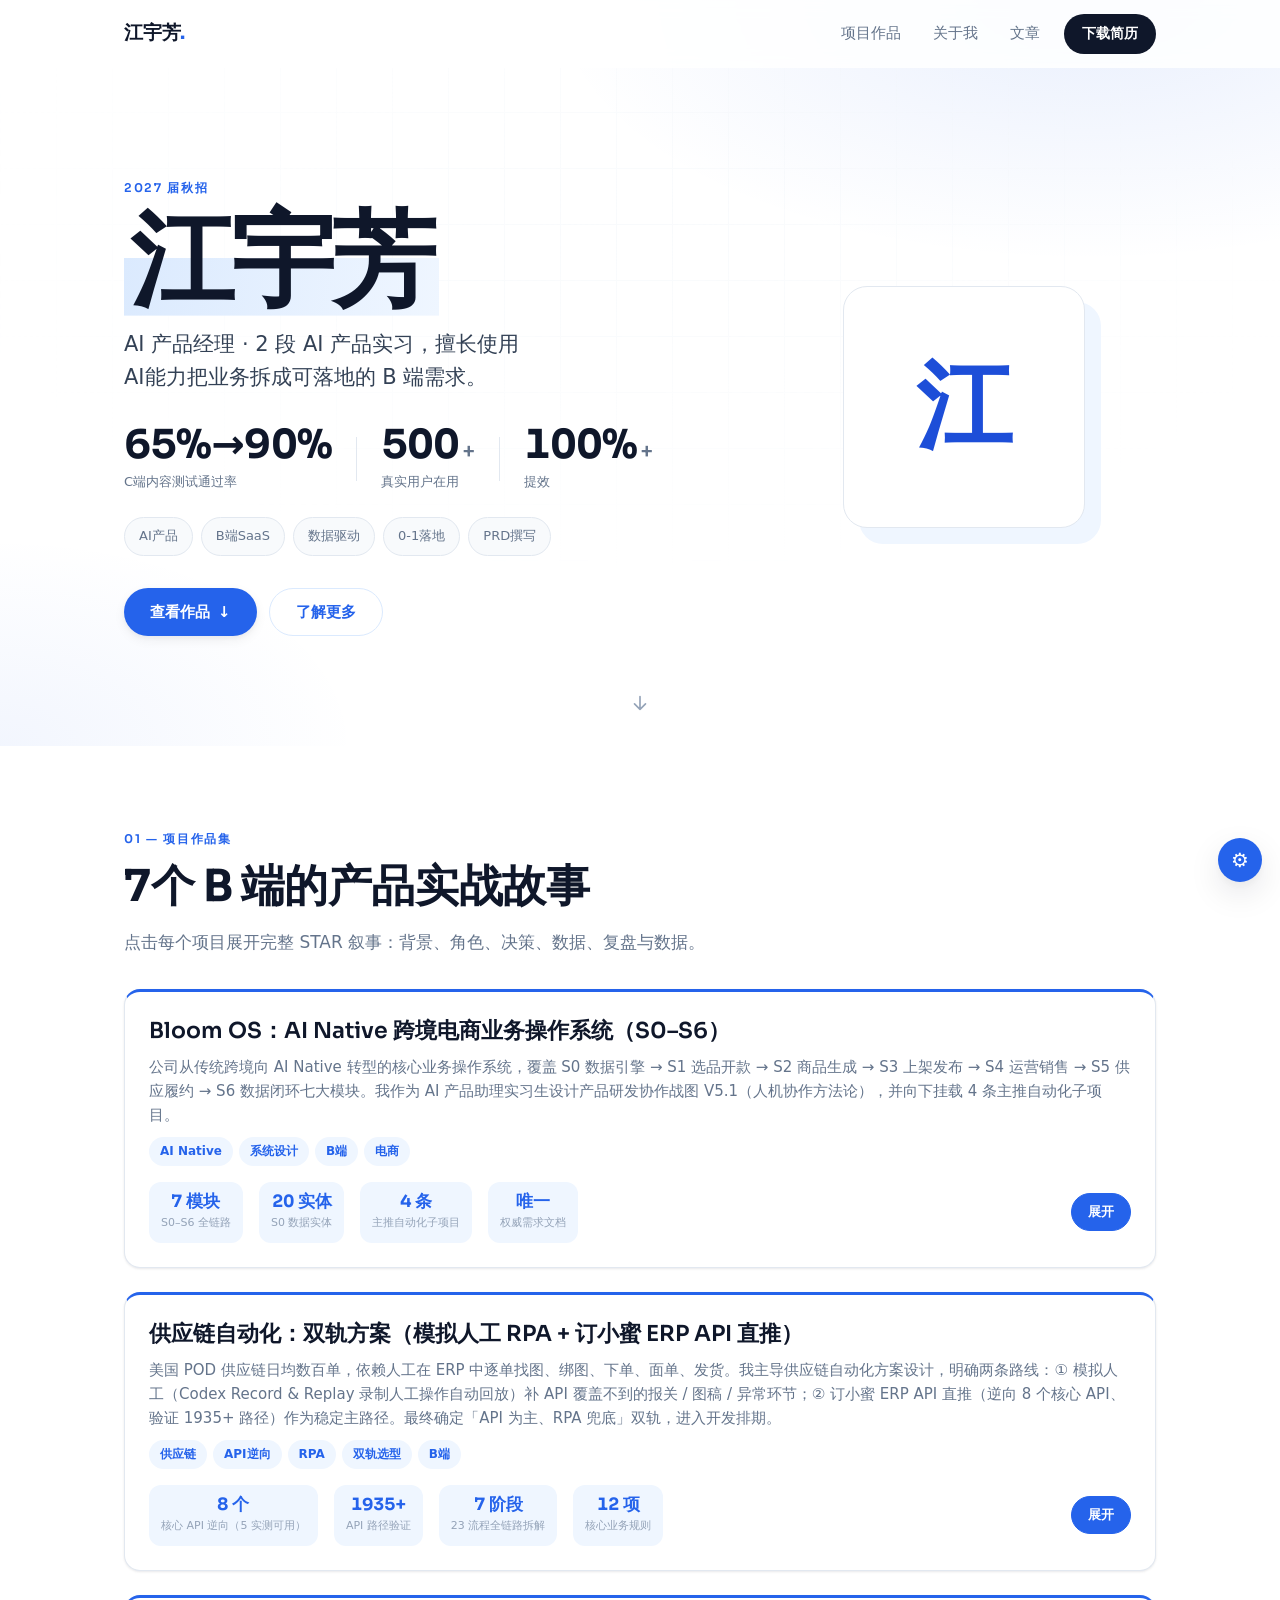
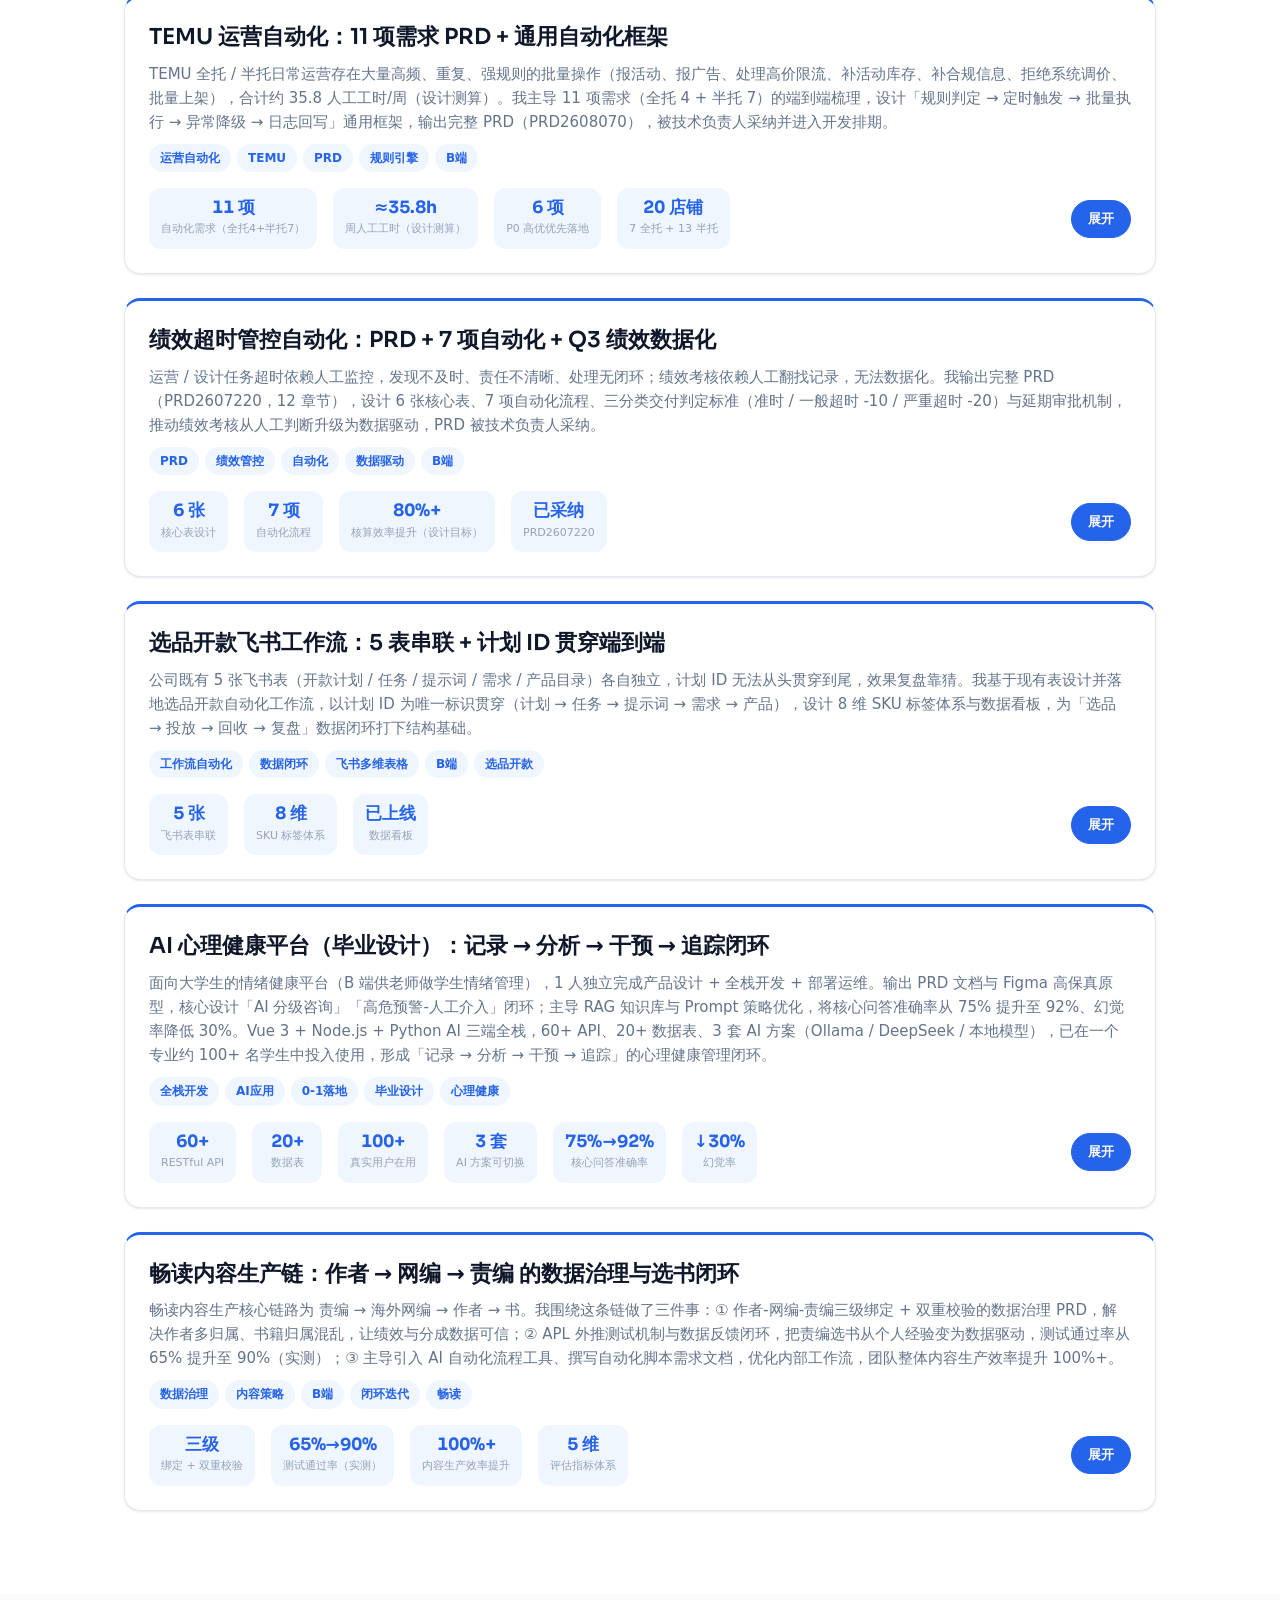
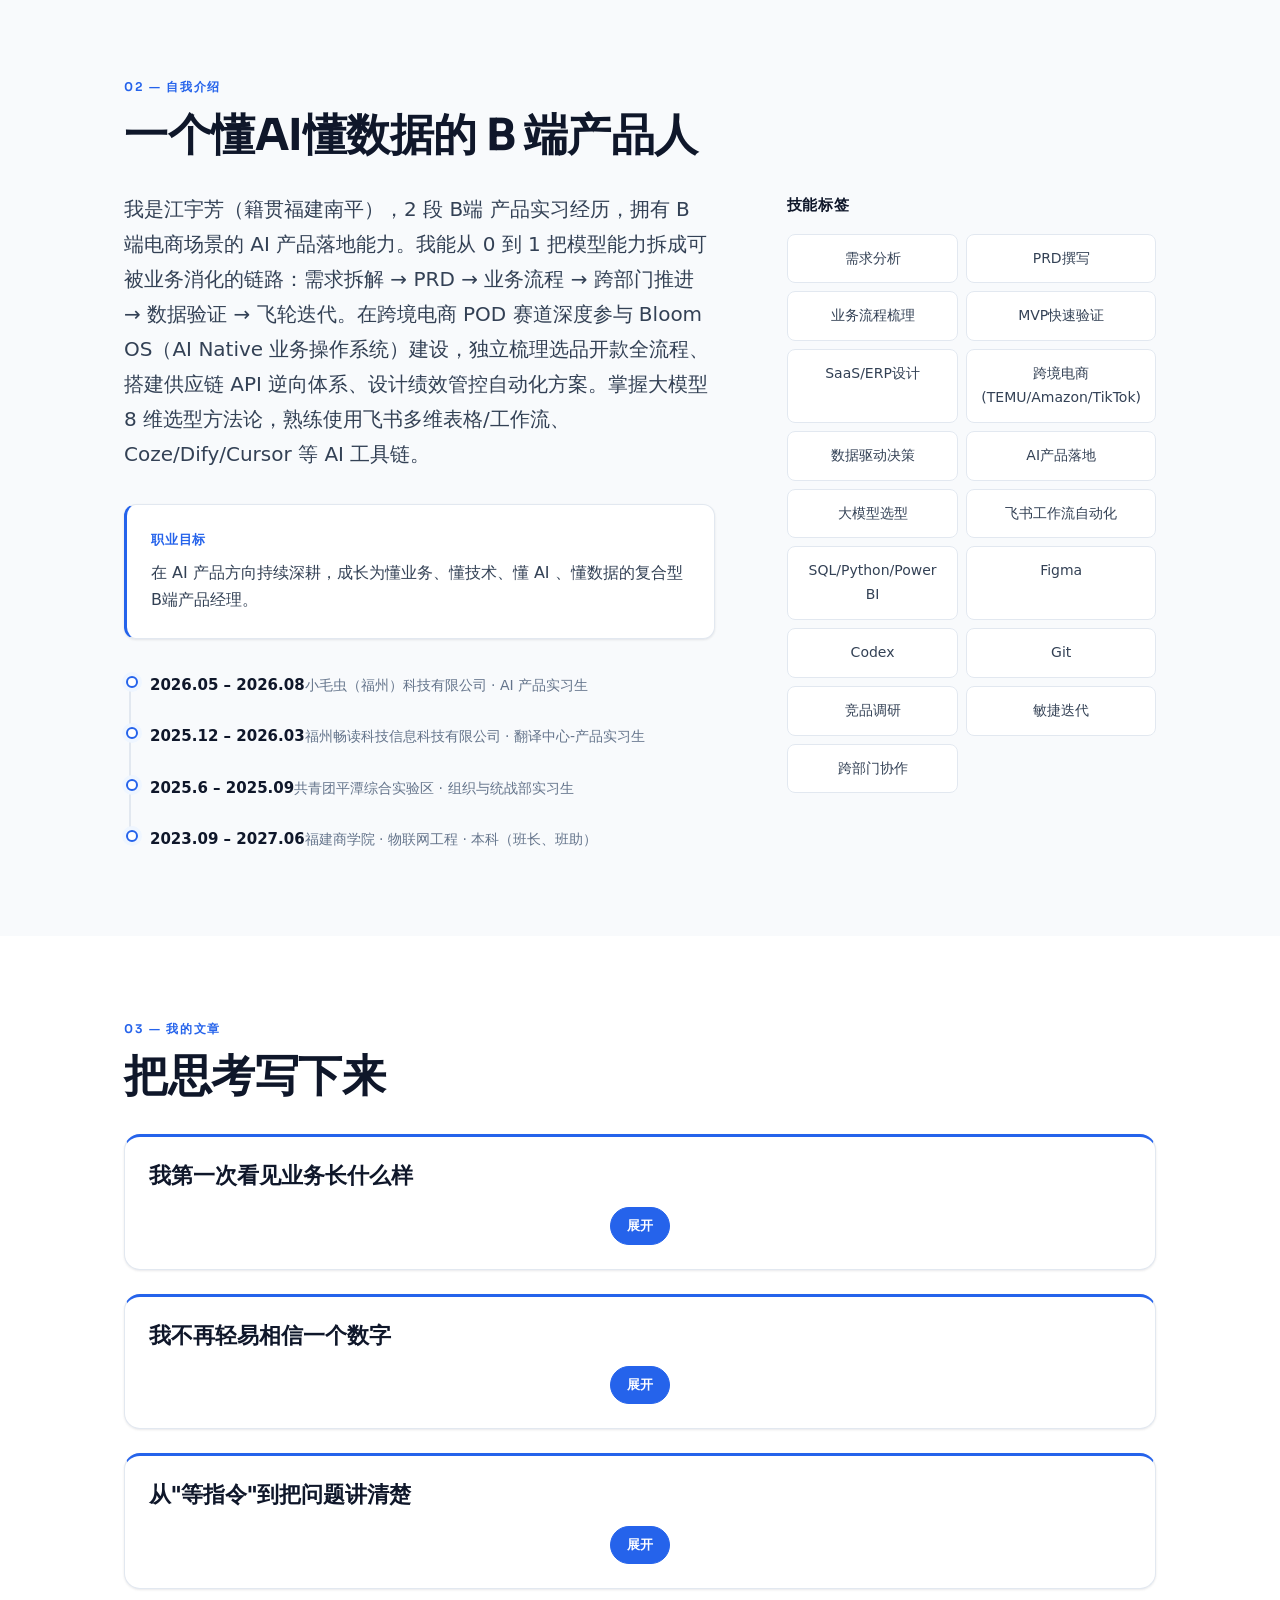
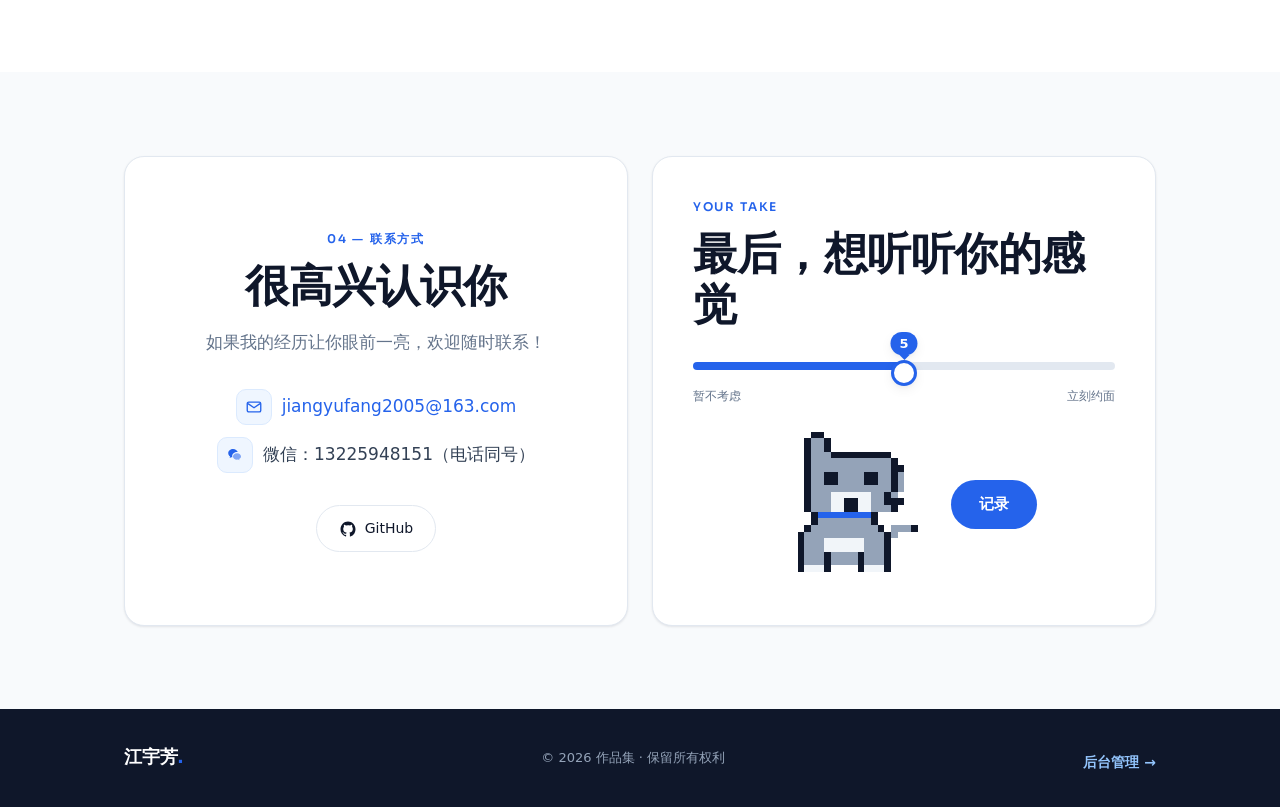
==== commit 7809cf0e: "deploy: portfolio site (gh-pages, no workflow)" ====
--- a/index.html
+++ b/index.html
@@ -10,7 +10,7 @@
   <!-- 非阻塞加载：字体不可达时也不阻塞首屏渲染（国内网络友好） -->
   <link rel="stylesheet" href="https://fonts.googleapis.com/css2?family=Sora:wght@400;500;600;700&display=swap" media="print" onload="this.media='all'" />
   <noscript><link rel="stylesheet" href="https://fonts.googleapis.com/css2?family=Sora:wght@400;500;600;700&display=swap" /></noscript>
-  <link rel="stylesheet" href="assets/css/styles.css?v=20260810T133047" />
+  <link rel="stylesheet" href="assets/css/styles.css?v=20260810T134620" />
 </head>
 <body>
   <!-- ============ 导航栏 ============ -->
@@ -152,7 +152,7 @@
   <div class="prd-print" id="prdPrint" aria-hidden="true"></div>
 
   <!-- ============ 脚本：数据 → 渲染 → 交互 ============ -->
-  <script src="assets/js/content.js?v=20260810T133047"></script>
+  <script src="assets/js/content.js?v=20260810T134620"></script>
   <script>
     /* 本地预览：若后台已「保存」，用 localStorage 草稿覆盖默认内容 */
     (function () {
@@ -162,8 +162,8 @@
       } catch (e) {}
     })();
   </script>
-  <script src="assets/js/analytics.js?v=20260810T133047"></script>
-  <script src="assets/js/render.js?v=20260810T133047" defer></script>
-  <script src="assets/js/main.js?v=20260810T133047" defer></script>
+  <script src="assets/js/analytics.js?v=20260810T134620"></script>
+  <script src="assets/js/render.js?v=20260810T134620" defer></script>
+  <script src="assets/js/main.js?v=20260810T134620" defer></script>
 </body>
 </html>
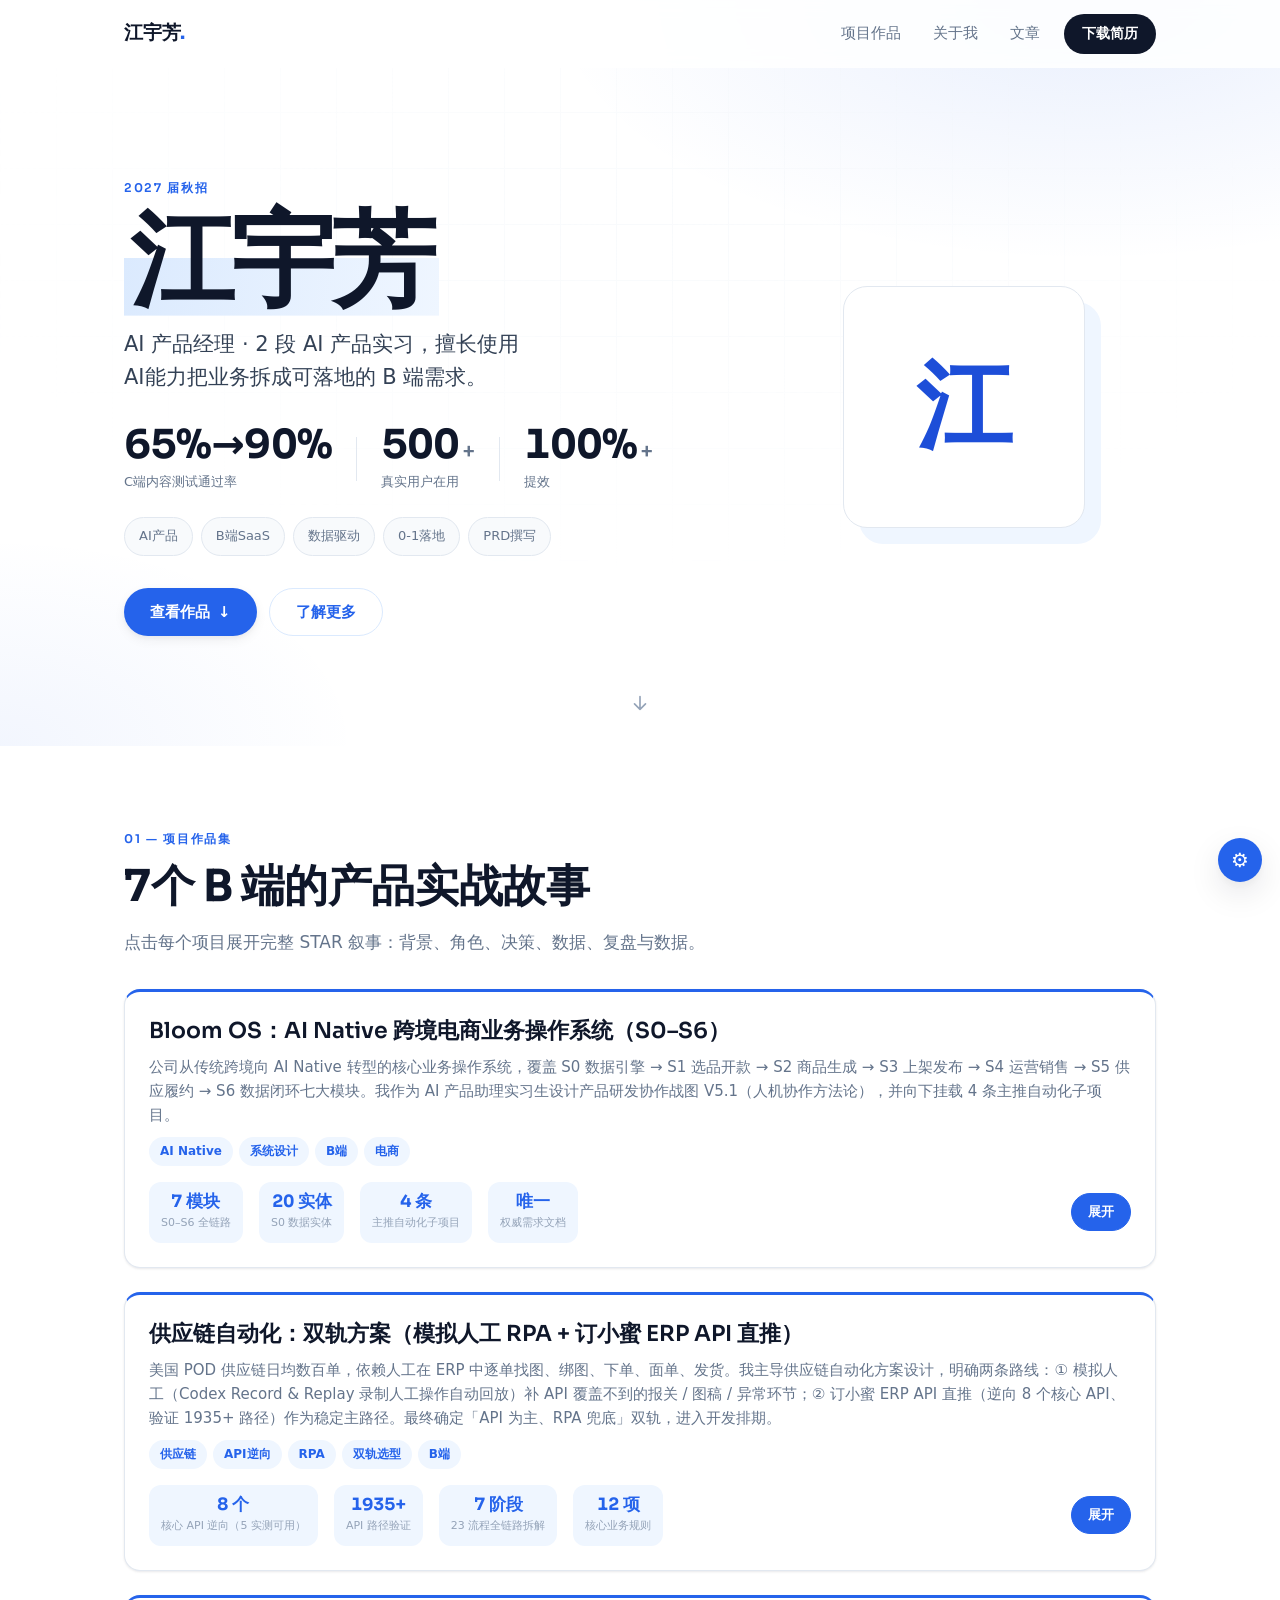
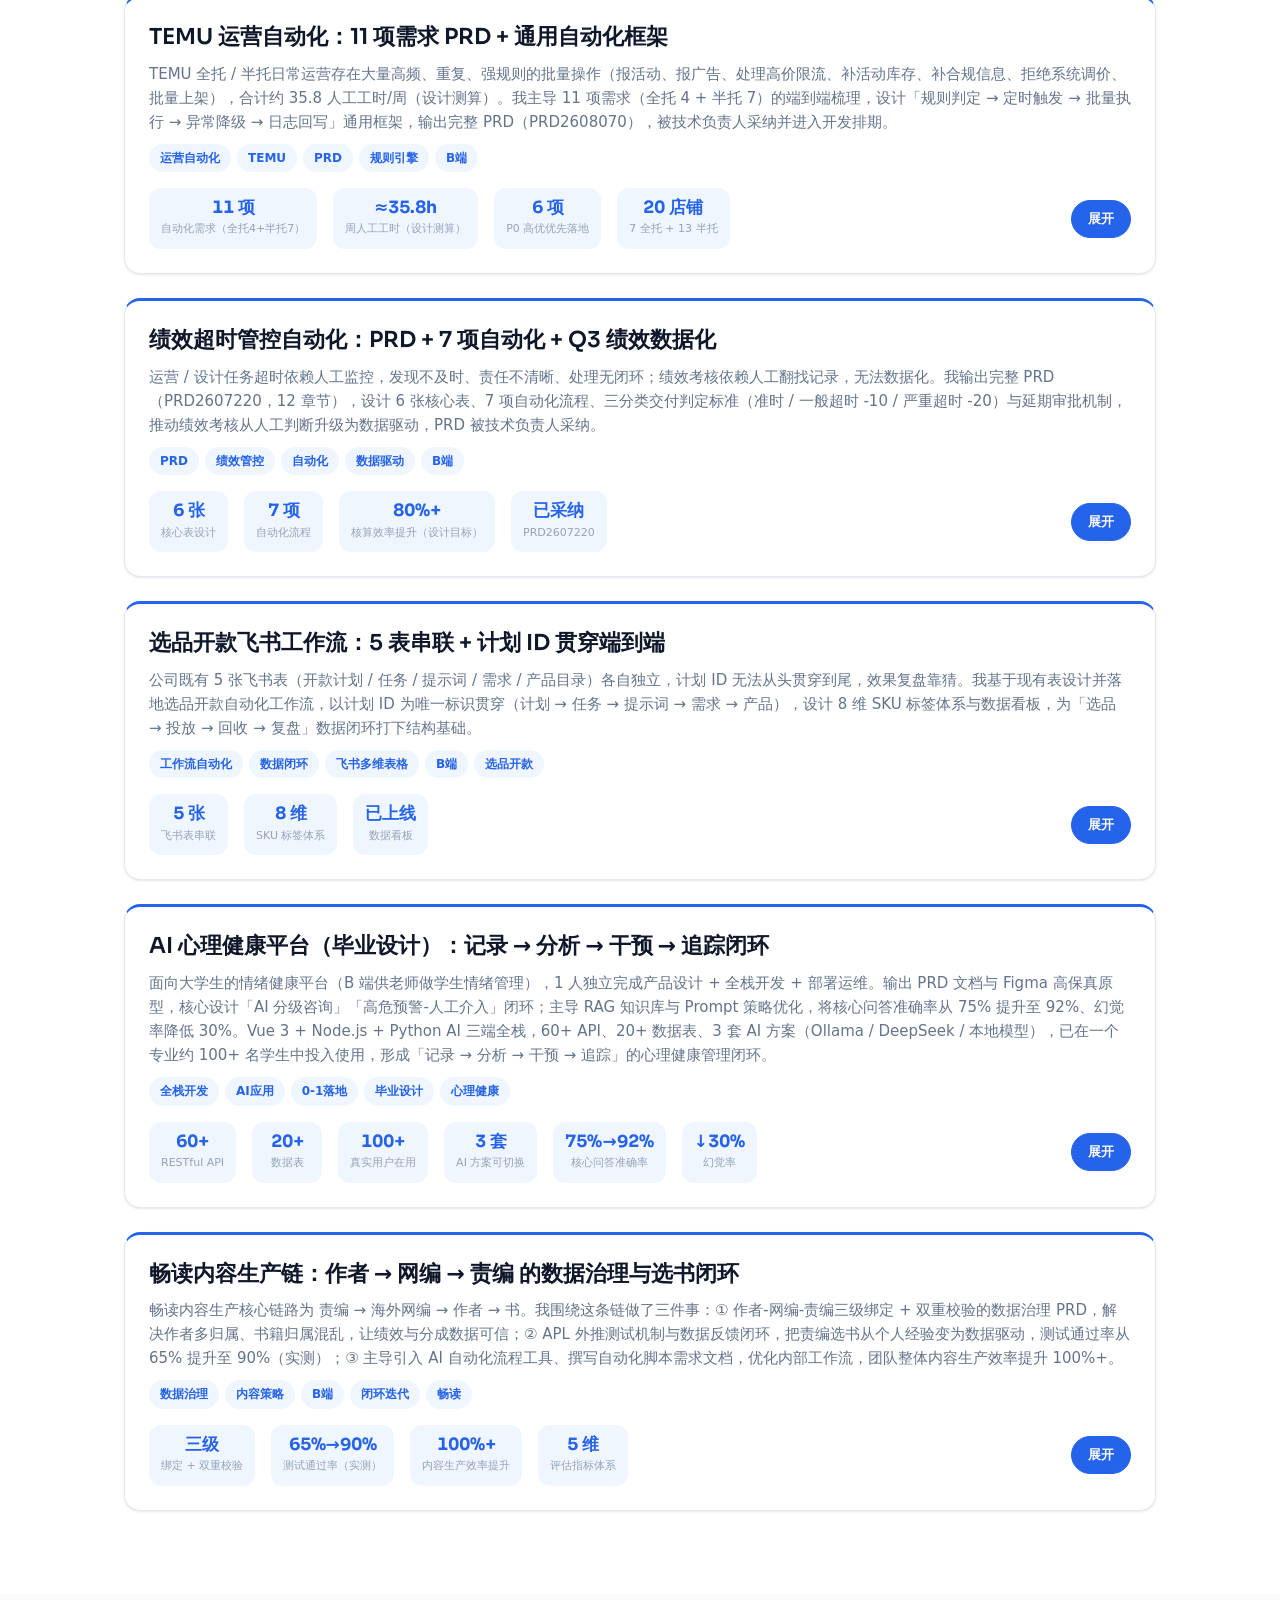
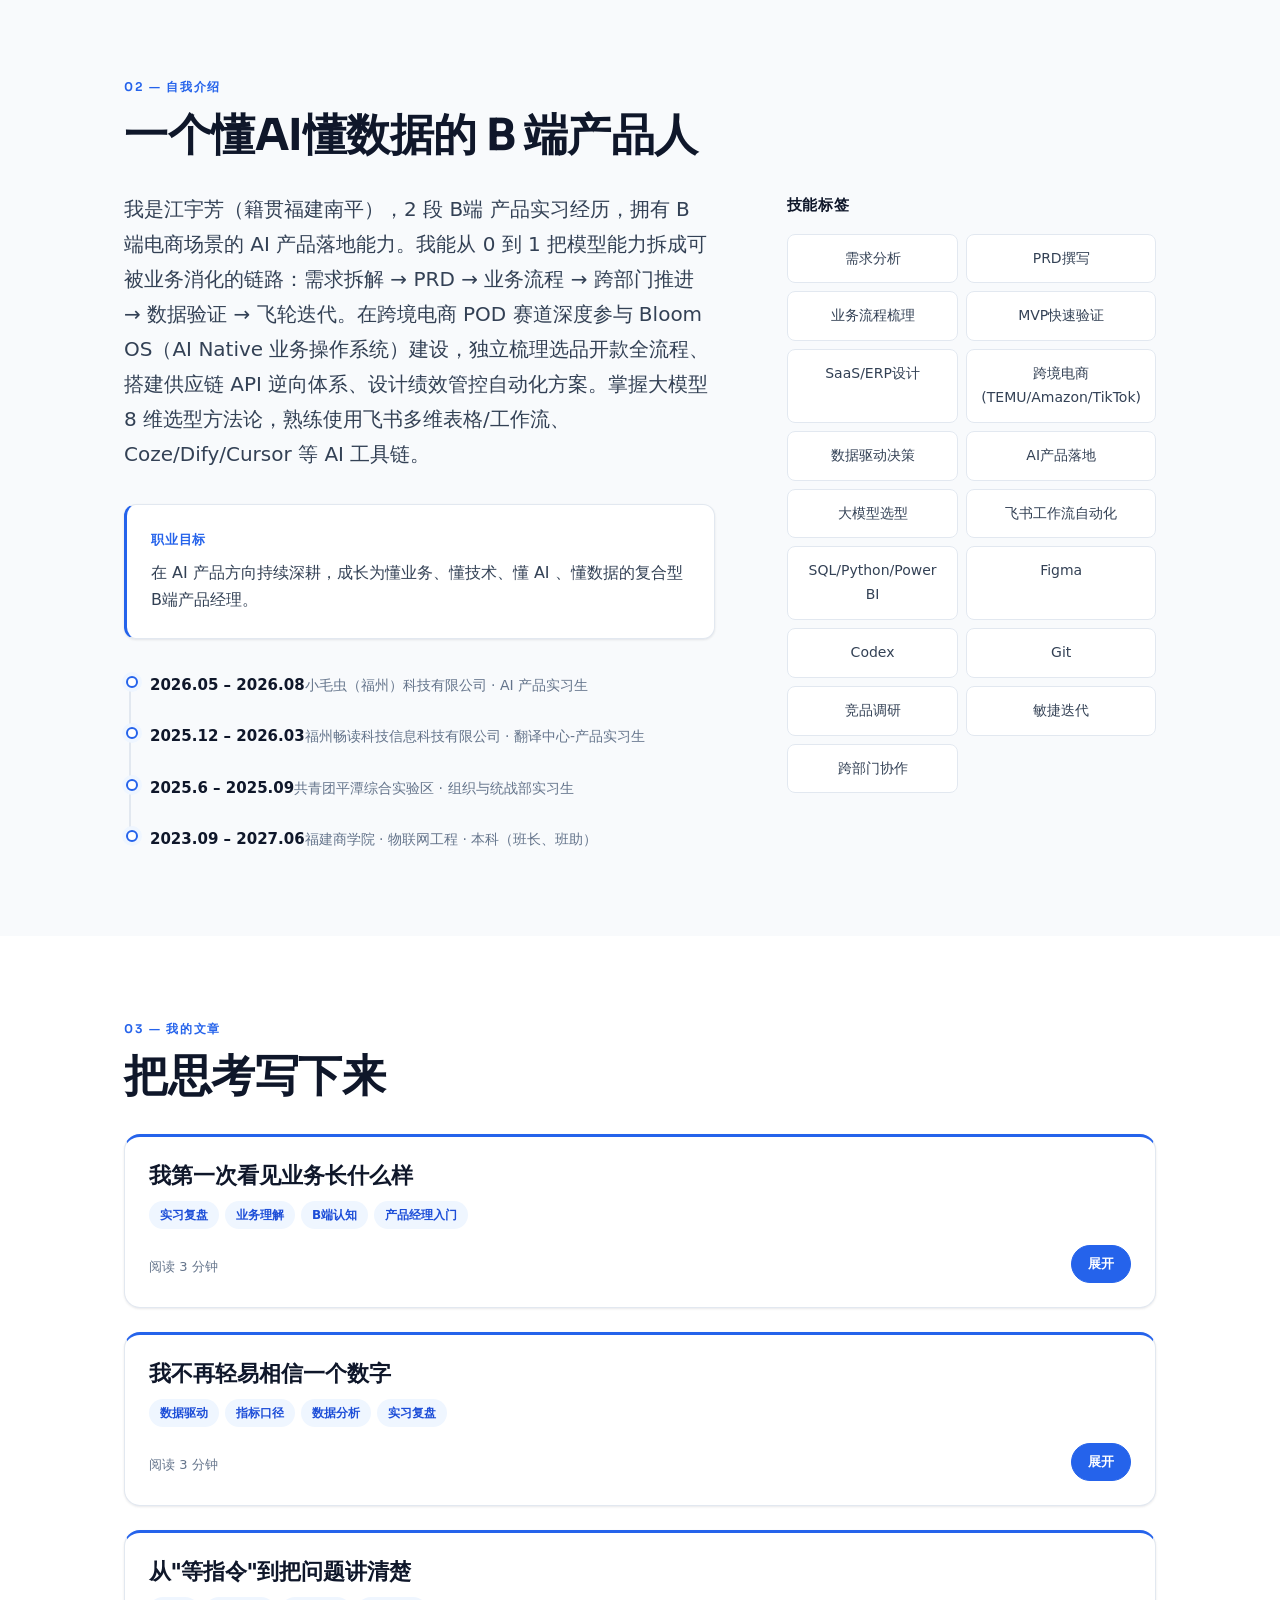
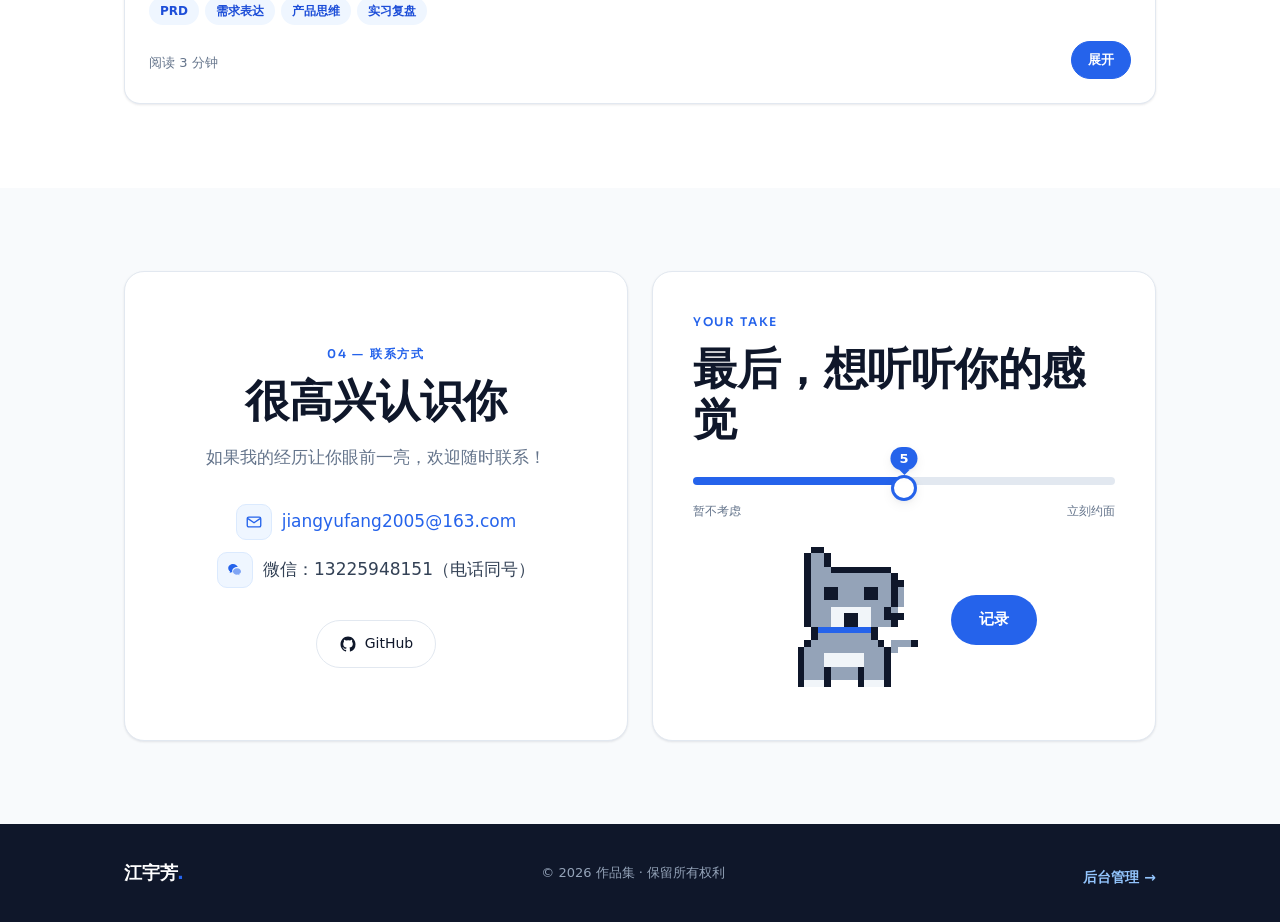
==== commit 30ca9b0b: "deploy: portfolio site (gh-pages, no workflow)" ====
--- a/index.html
+++ b/index.html
@@ -10,7 +10,7 @@
   <!-- 非阻塞加载：字体不可达时也不阻塞首屏渲染（国内网络友好） -->
   <link rel="stylesheet" href="https://fonts.googleapis.com/css2?family=Sora:wght@400;500;600;700&display=swap" media="print" onload="this.media='all'" />
   <noscript><link rel="stylesheet" href="https://fonts.googleapis.com/css2?family=Sora:wght@400;500;600;700&display=swap" /></noscript>
-  <link rel="stylesheet" href="assets/css/styles.css?v=20260810T134620" />
+  <link rel="stylesheet" href="assets/css/styles.css?v=20260810T135536" />
 </head>
 <body>
   <!-- ============ 导航栏 ============ -->
@@ -152,7 +152,7 @@
   <div class="prd-print" id="prdPrint" aria-hidden="true"></div>
 
   <!-- ============ 脚本：数据 → 渲染 → 交互 ============ -->
-  <script src="assets/js/content.js?v=20260810T134620"></script>
+  <script src="assets/js/content.js?v=20260810T135536"></script>
   <script>
     /* 本地预览：若后台已「保存」，用 localStorage 草稿覆盖默认内容 */
     (function () {
@@ -162,8 +162,8 @@
       } catch (e) {}
     })();
   </script>
-  <script src="assets/js/analytics.js?v=20260810T134620"></script>
-  <script src="assets/js/render.js?v=20260810T134620" defer></script>
-  <script src="assets/js/main.js?v=20260810T134620" defer></script>
+  <script src="assets/js/analytics.js?v=20260810T135536"></script>
+  <script src="assets/js/render.js?v=20260810T135536" defer></script>
+  <script src="assets/js/main.js?v=20260810T135536" defer></script>
 </body>
 </html>
--- a/assets/css/styles.css
+++ b/assets/css/styles.css
@@ -559,6 +559,8 @@
 .articles-list { display: flex; flex-direction: column; gap: var(--sp-6); }
 /* 文章改为与项目一致的就地展开卡片（见 .project-card / .card-toggle） */
 .art-meta { font-size: 13px; color: var(--muted); margin-top: 6px; font-variant-numeric: tabular-nums; }
+/* 文章正文收窄为舒适阅读列，避免在宽屏下铺成一大片、显得「占满面积」 */
+.article-body { max-width: 680px; margin: 0 auto; }
 .card-body-inner > p { font-size: 15px; color: var(--body); line-height: 1.9; margin-bottom: var(--sp-3); }
 .card-body-inner > p:last-child { margin-bottom: 0; }
 
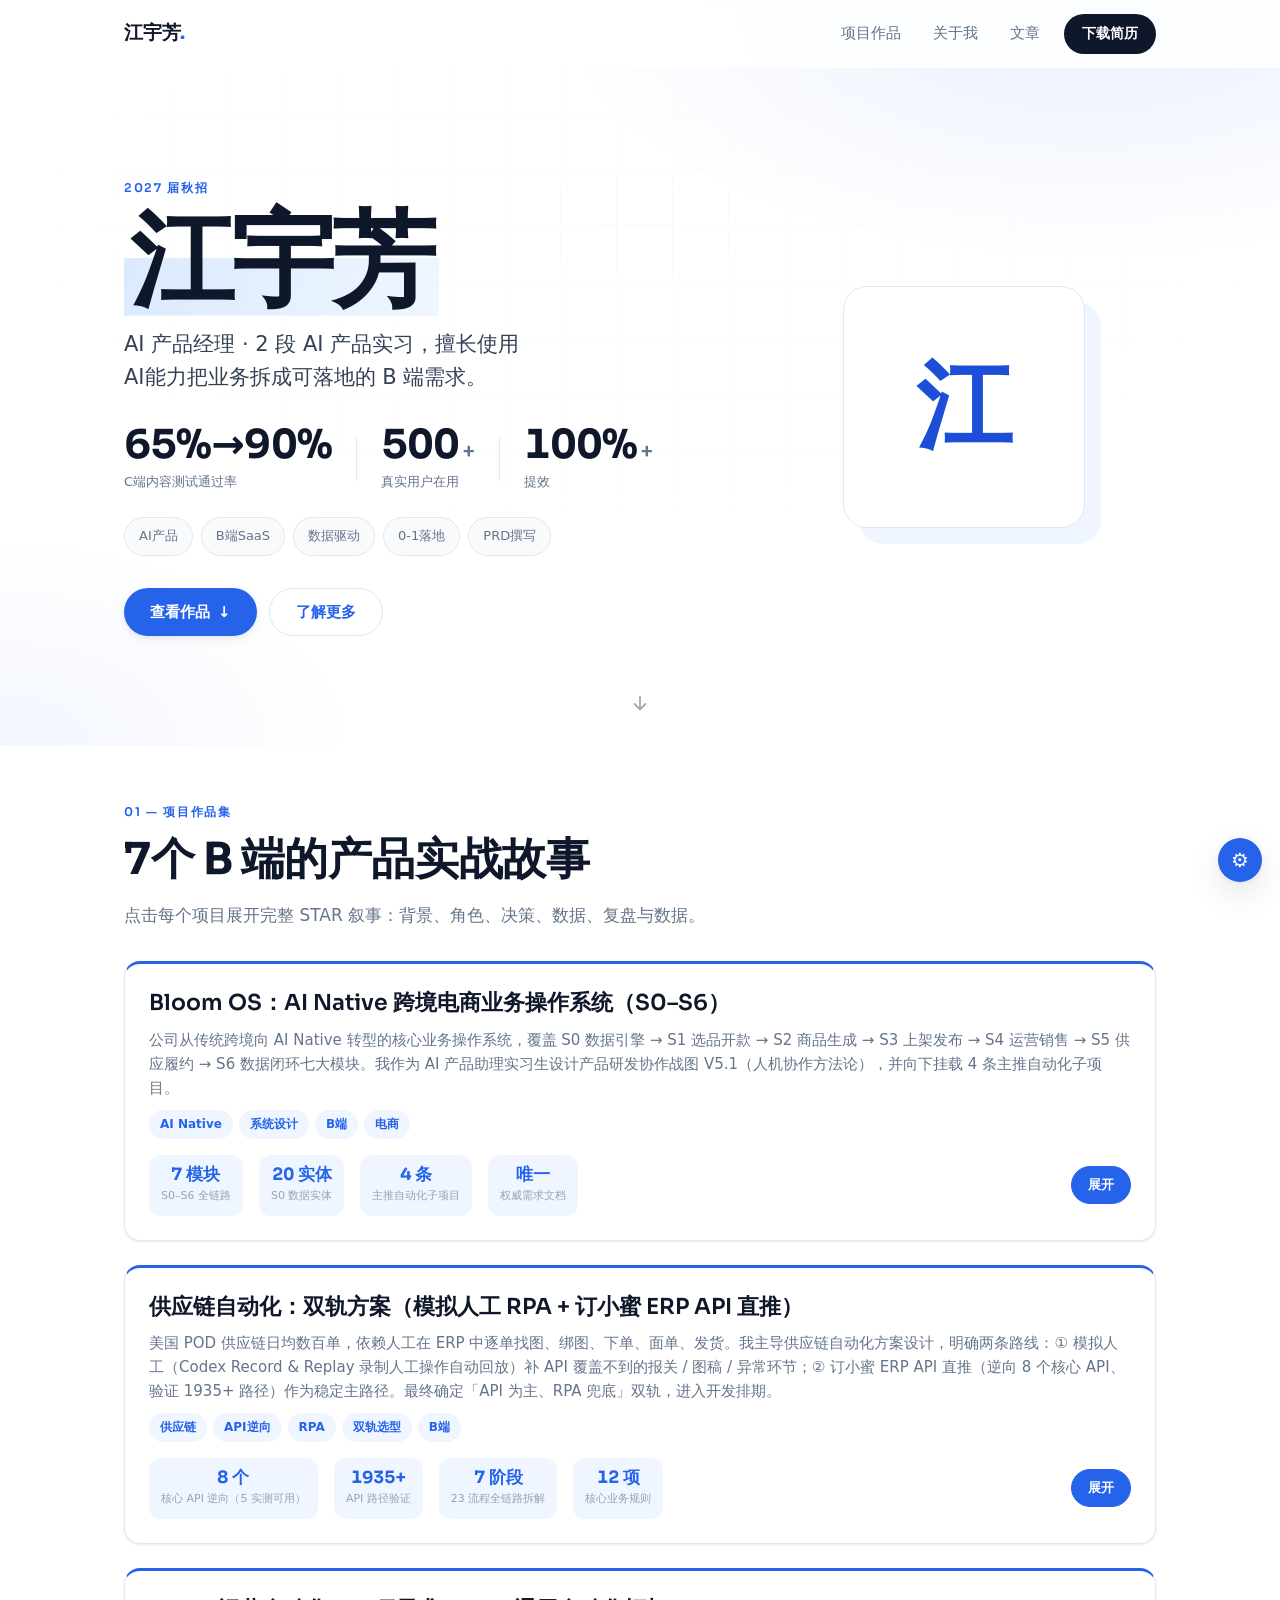
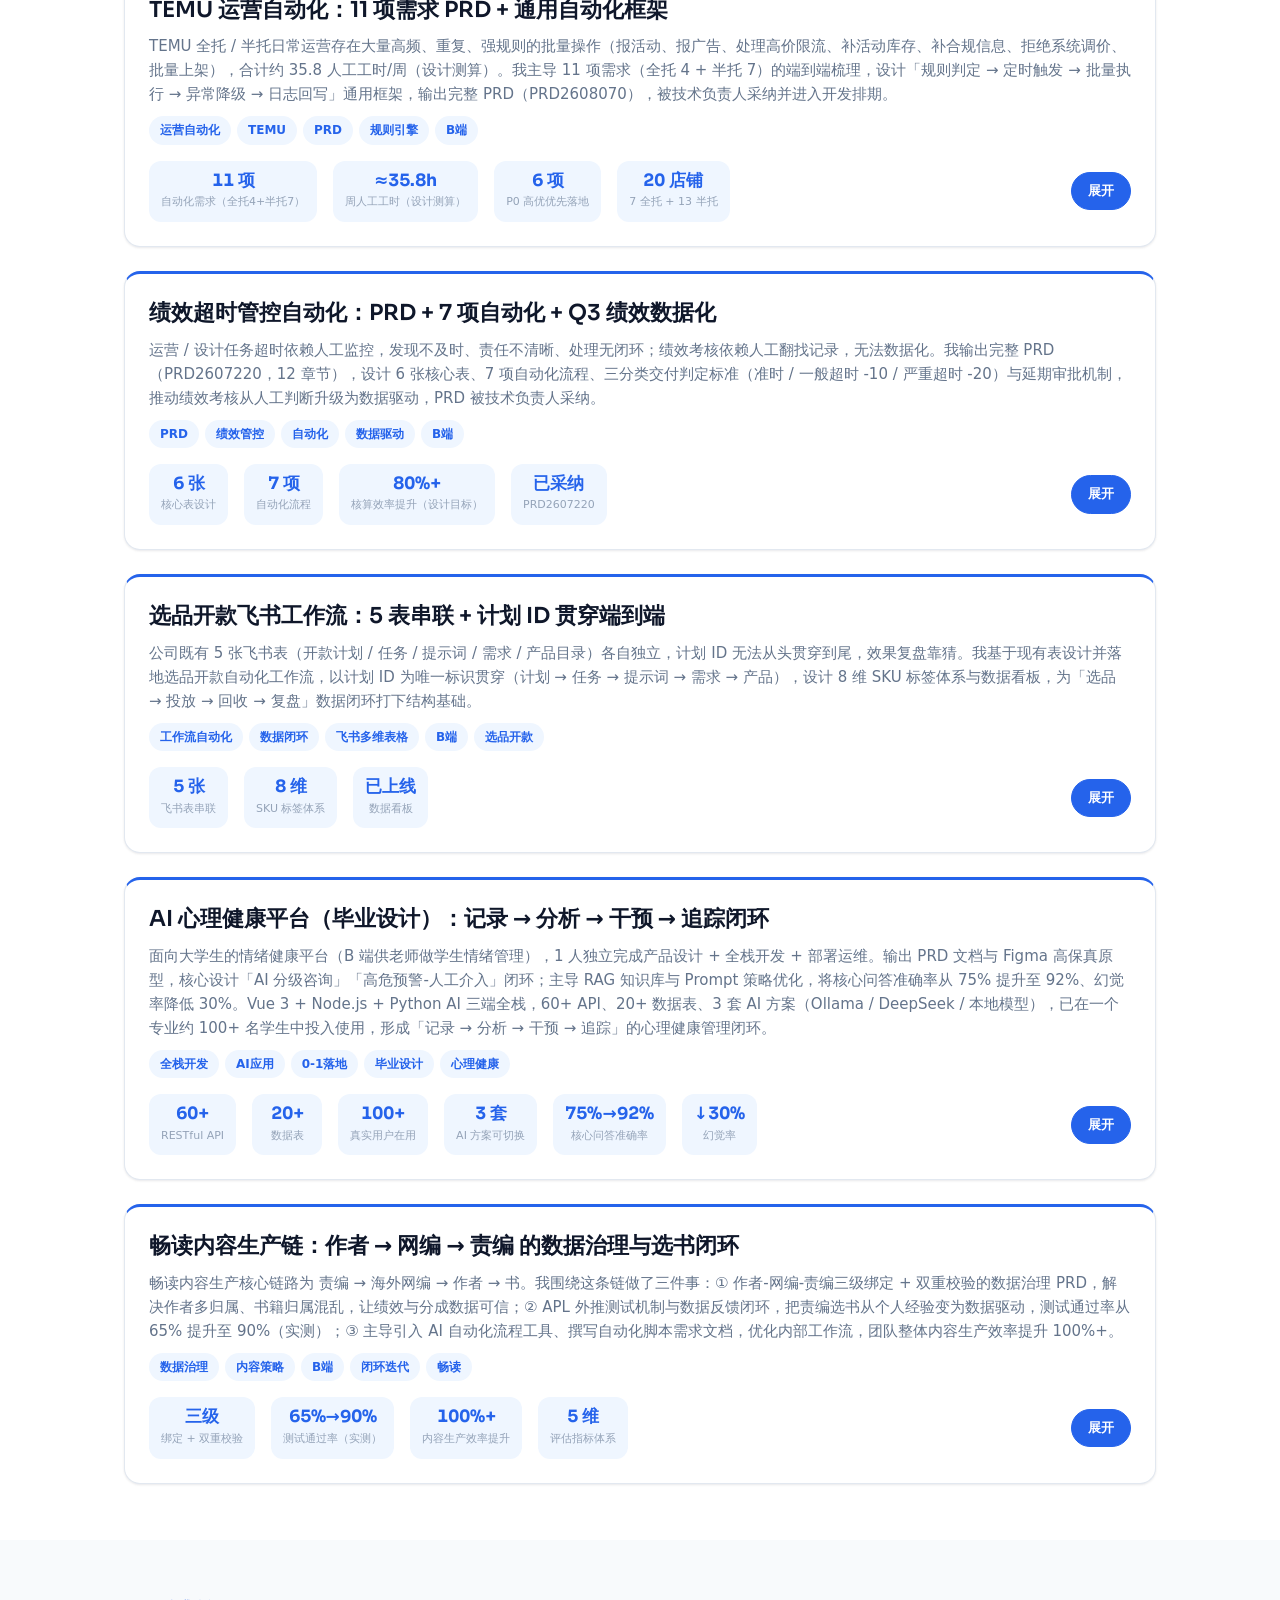
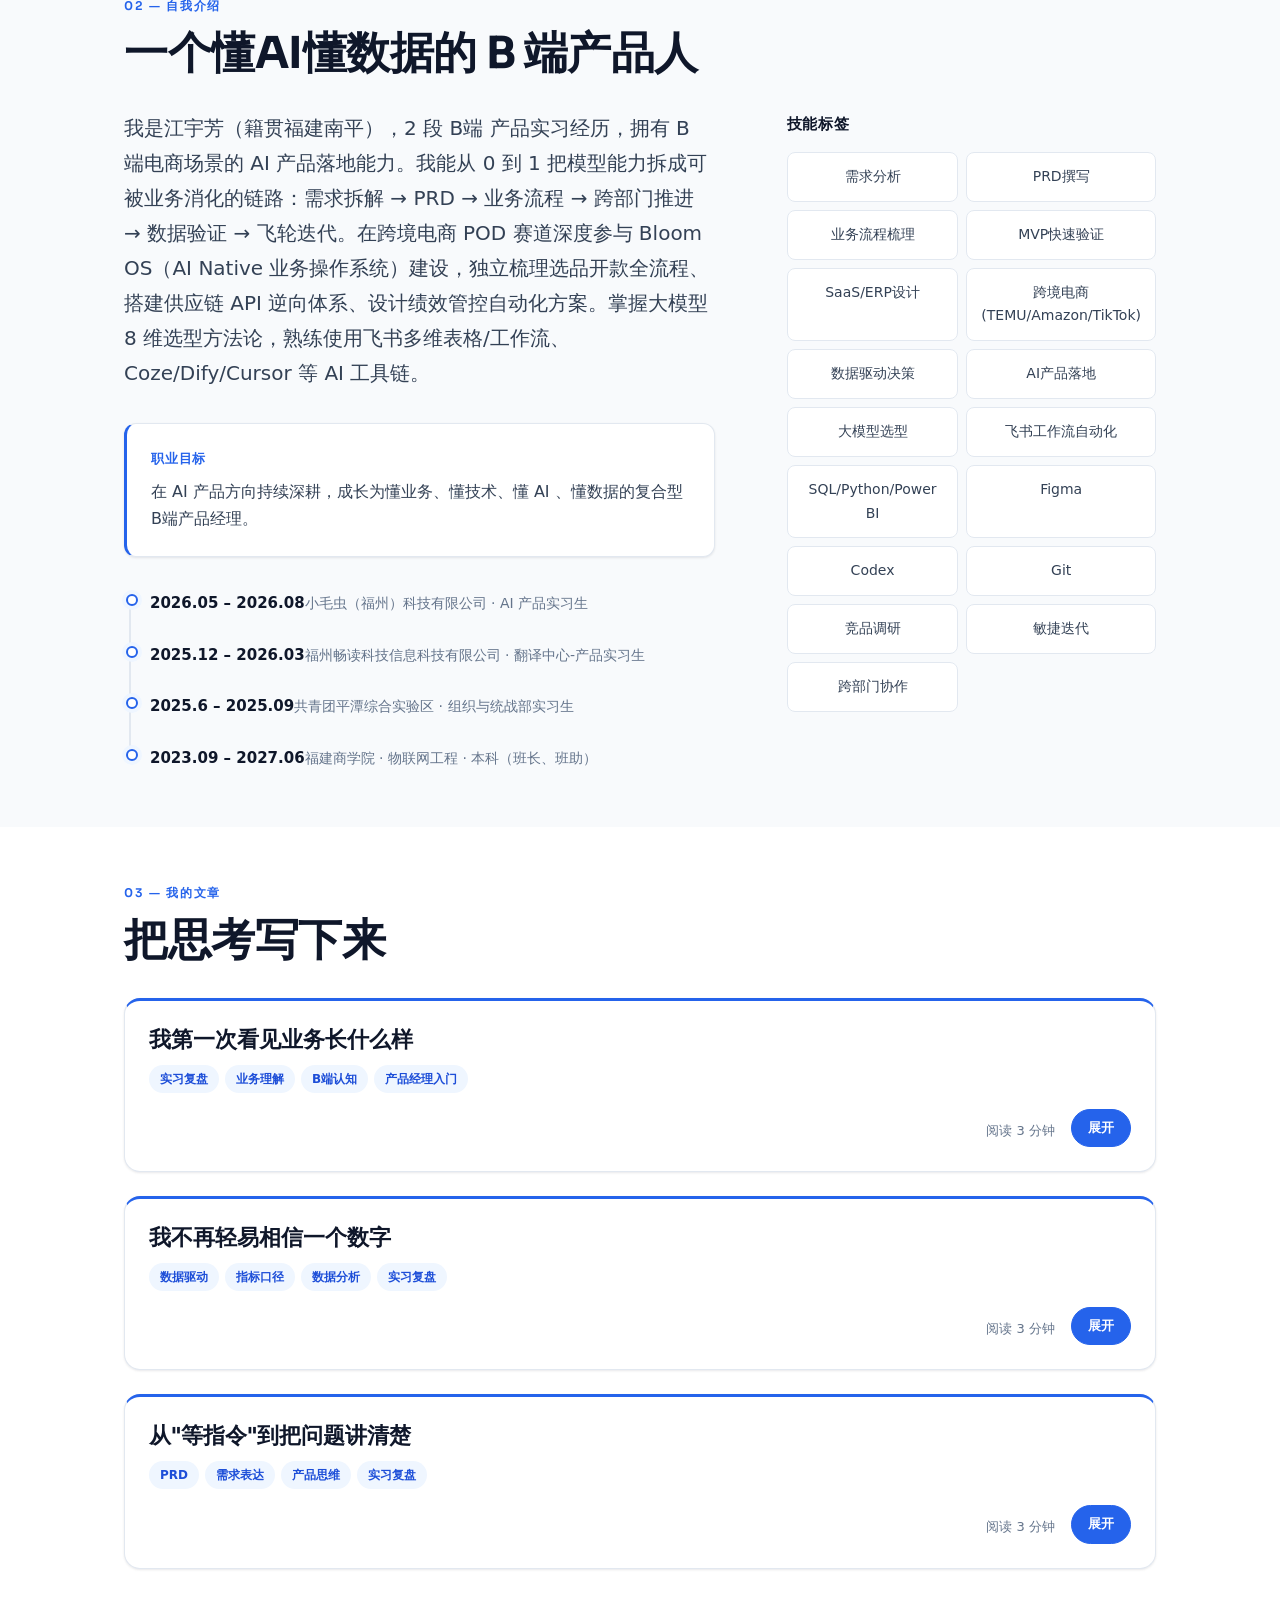
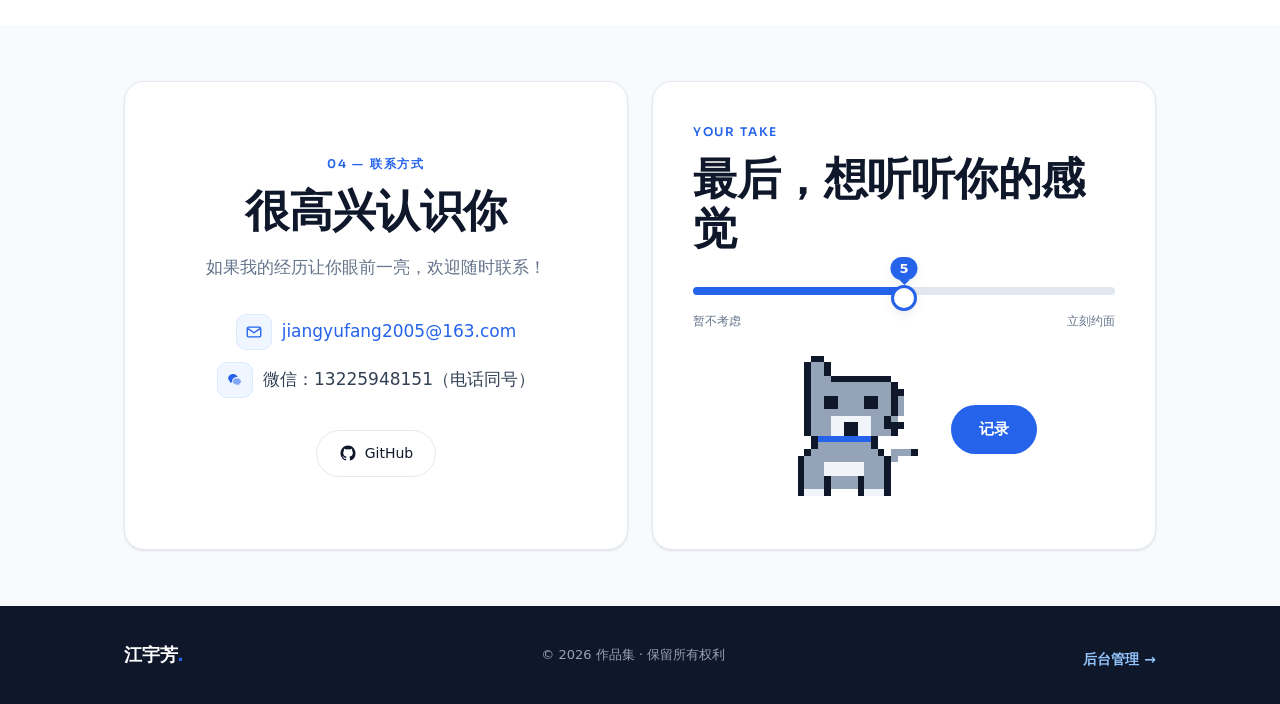
==== commit 1bca3a2f: "deploy: portfolio site (gh-pages, no workflow)" ====
--- a/index.html
+++ b/index.html
@@ -10,7 +10,7 @@
   <!-- 非阻塞加载：字体不可达时也不阻塞首屏渲染（国内网络友好） -->
   <link rel="stylesheet" href="https://fonts.googleapis.com/css2?family=Sora:wght@400;500;600;700&display=swap" media="print" onload="this.media='all'" />
   <noscript><link rel="stylesheet" href="https://fonts.googleapis.com/css2?family=Sora:wght@400;500;600;700&display=swap" /></noscript>
-  <link rel="stylesheet" href="assets/css/styles.css?v=20260810T135536" />
+  <link rel="stylesheet" href="assets/css/styles.css?v=20260810T140031" />
 </head>
 <body>
   <!-- ============ 导航栏 ============ -->
@@ -152,7 +152,7 @@
   <div class="prd-print" id="prdPrint" aria-hidden="true"></div>
 
   <!-- ============ 脚本：数据 → 渲染 → 交互 ============ -->
-  <script src="assets/js/content.js?v=20260810T135536"></script>
+  <script src="assets/js/content.js?v=20260810T140031"></script>
   <script>
     /* 本地预览：若后台已「保存」，用 localStorage 草稿覆盖默认内容 */
     (function () {
@@ -162,8 +162,8 @@
       } catch (e) {}
     })();
   </script>
-  <script src="assets/js/analytics.js?v=20260810T135536"></script>
-  <script src="assets/js/render.js?v=20260810T135536" defer></script>
-  <script src="assets/js/main.js?v=20260810T135536" defer></script>
+  <script src="assets/js/analytics.js?v=20260810T140031"></script>
+  <script src="assets/js/render.js?v=20260810T140031" defer></script>
+  <script src="assets/js/main.js?v=20260810T140031" defer></script>
 </body>
 </html>
--- a/assets/css/styles.css
+++ b/assets/css/styles.css
@@ -104,7 +104,7 @@
 }
 
 /* ---------- 通用：区块标题 ---------- */
-.section { padding: clamp(44px, 6.5vw, 84px) 0; }
+.section { padding: clamp(30px, 4.5vw, 56px) 0; }
 .section-head { margin-bottom: var(--sp-8); max-width: 720px; }
 .section-head--center { margin-left: auto; margin-right: auto; text-align: center; }
 .section-title {
@@ -561,8 +561,11 @@
 .art-meta { font-size: 13px; color: var(--muted); margin-top: 6px; font-variant-numeric: tabular-nums; }
 /* 文章正文收窄为舒适阅读列，避免在宽屏下铺成一大片、显得「占满面积」 */
 .article-body { max-width: 680px; margin: 0 auto; }
-.card-body-inner > p { font-size: 15px; color: var(--body); line-height: 1.9; margin-bottom: var(--sp-3); }
-.card-body-inner > p:last-child { margin-bottom: 0; }
+/* 文章正文更紧凑：收紧行距与段距，单篇更短，HR 不会觉得很长 */
+.article-body > p { font-size: 15px; color: var(--body); line-height: 1.72; margin-bottom: var(--sp-2); }
+.article-body > p:last-child { margin-bottom: 0; }
+/* 文章卡片底部：阅读时长与「展开」都靠右 */
+.art-footer { justify-content: flex-end; }
 
 
 /* ============================================================
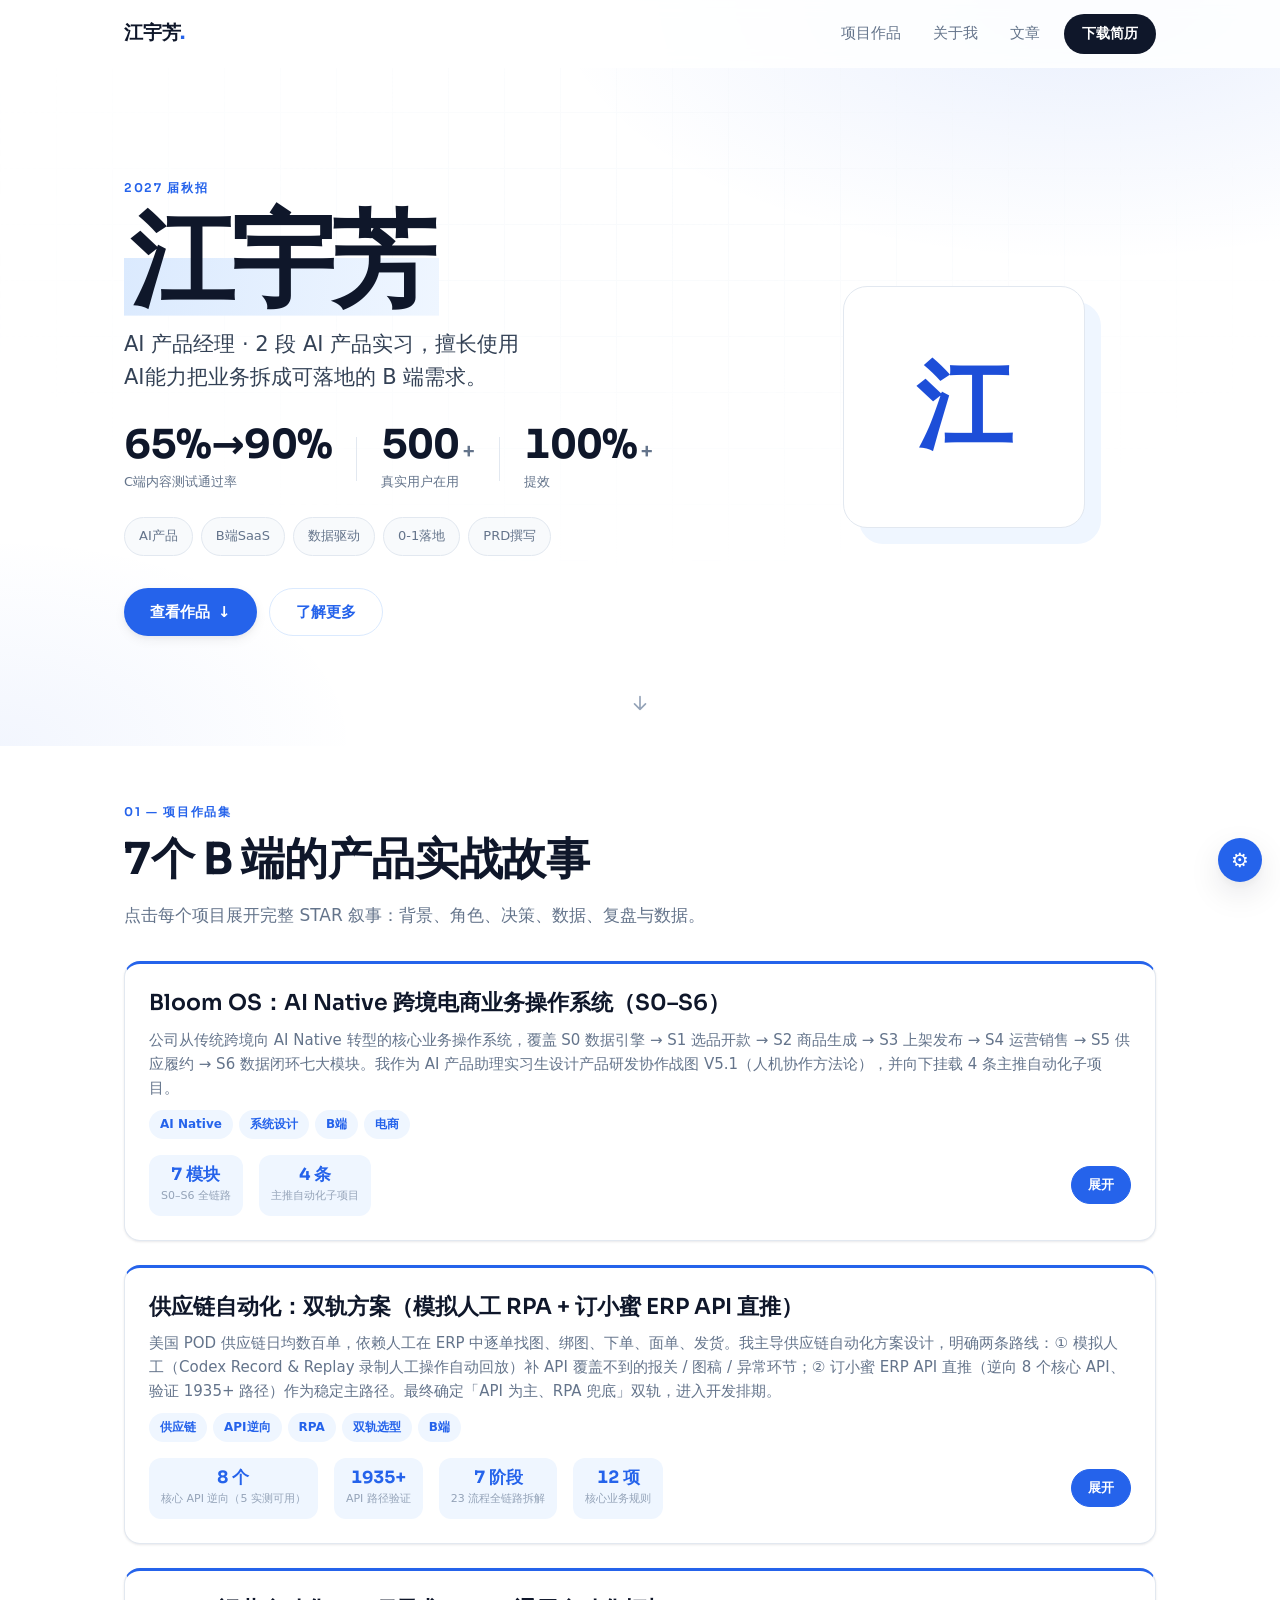
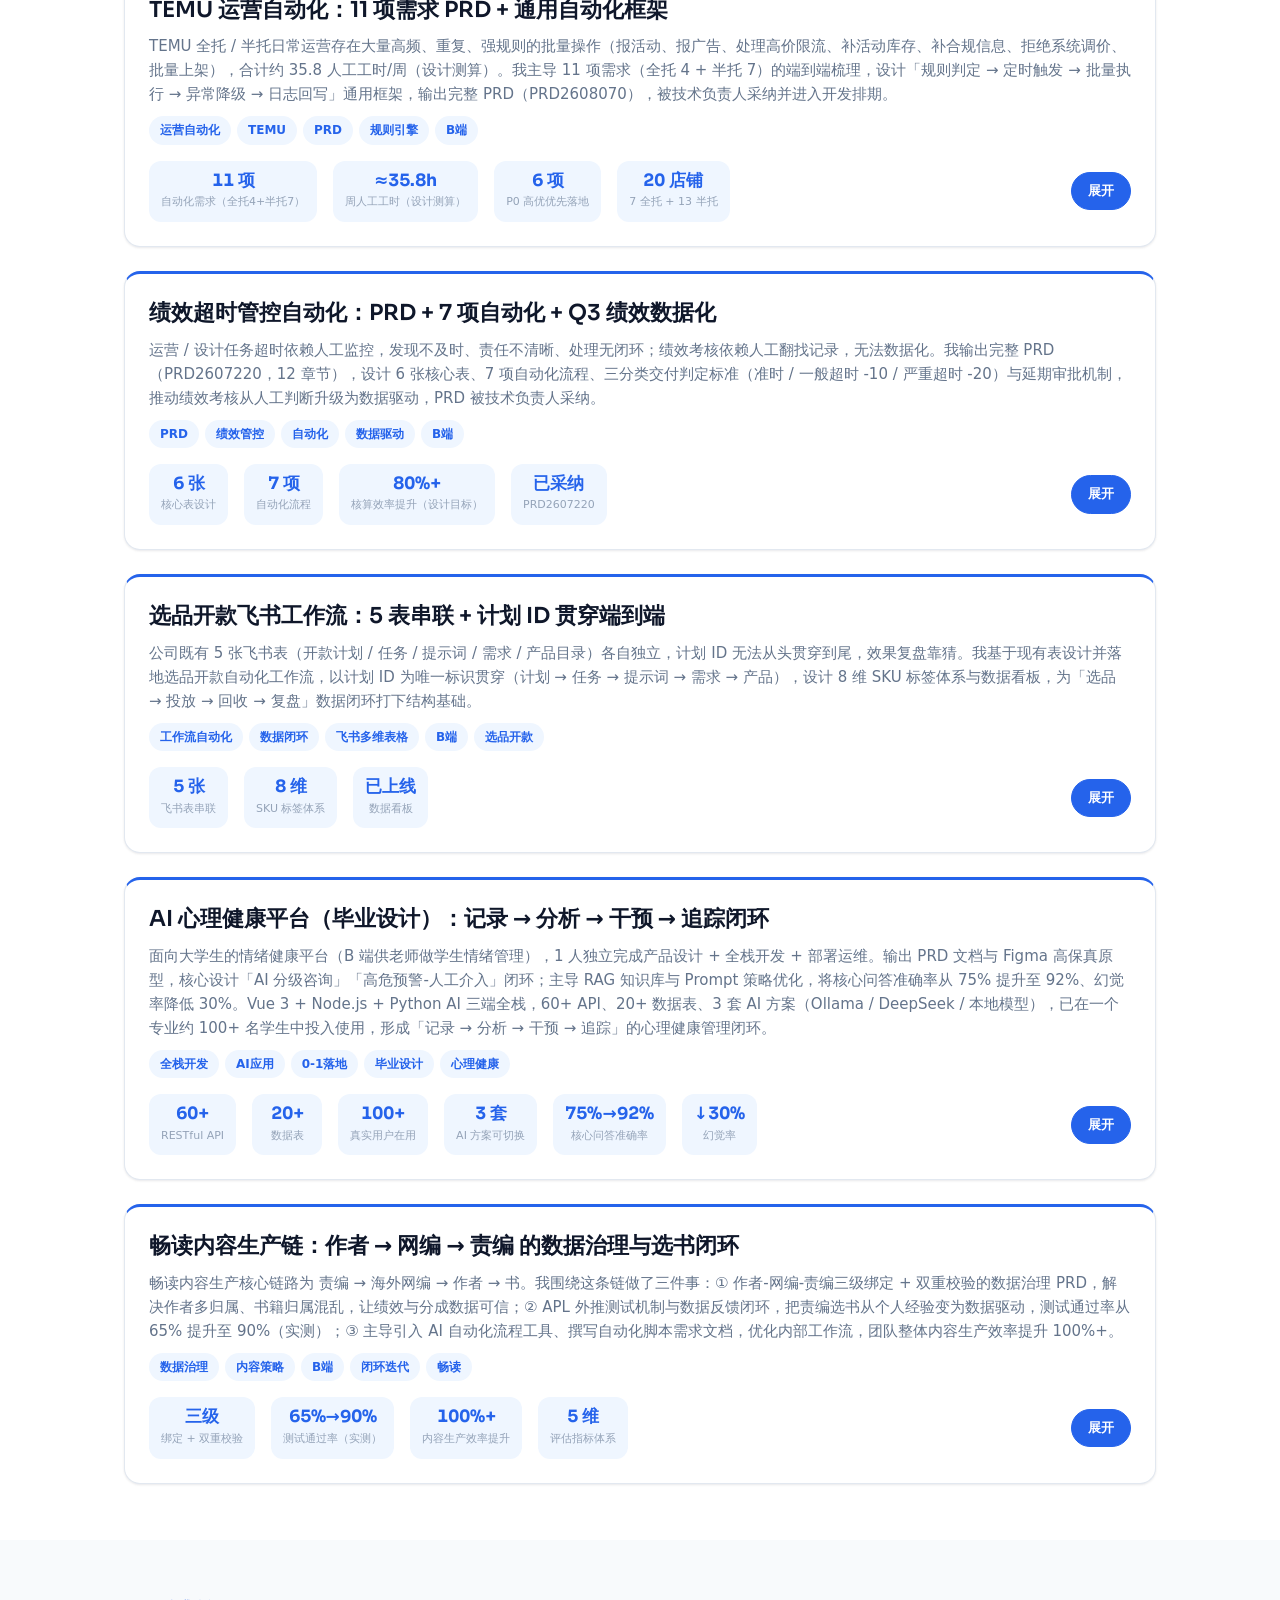
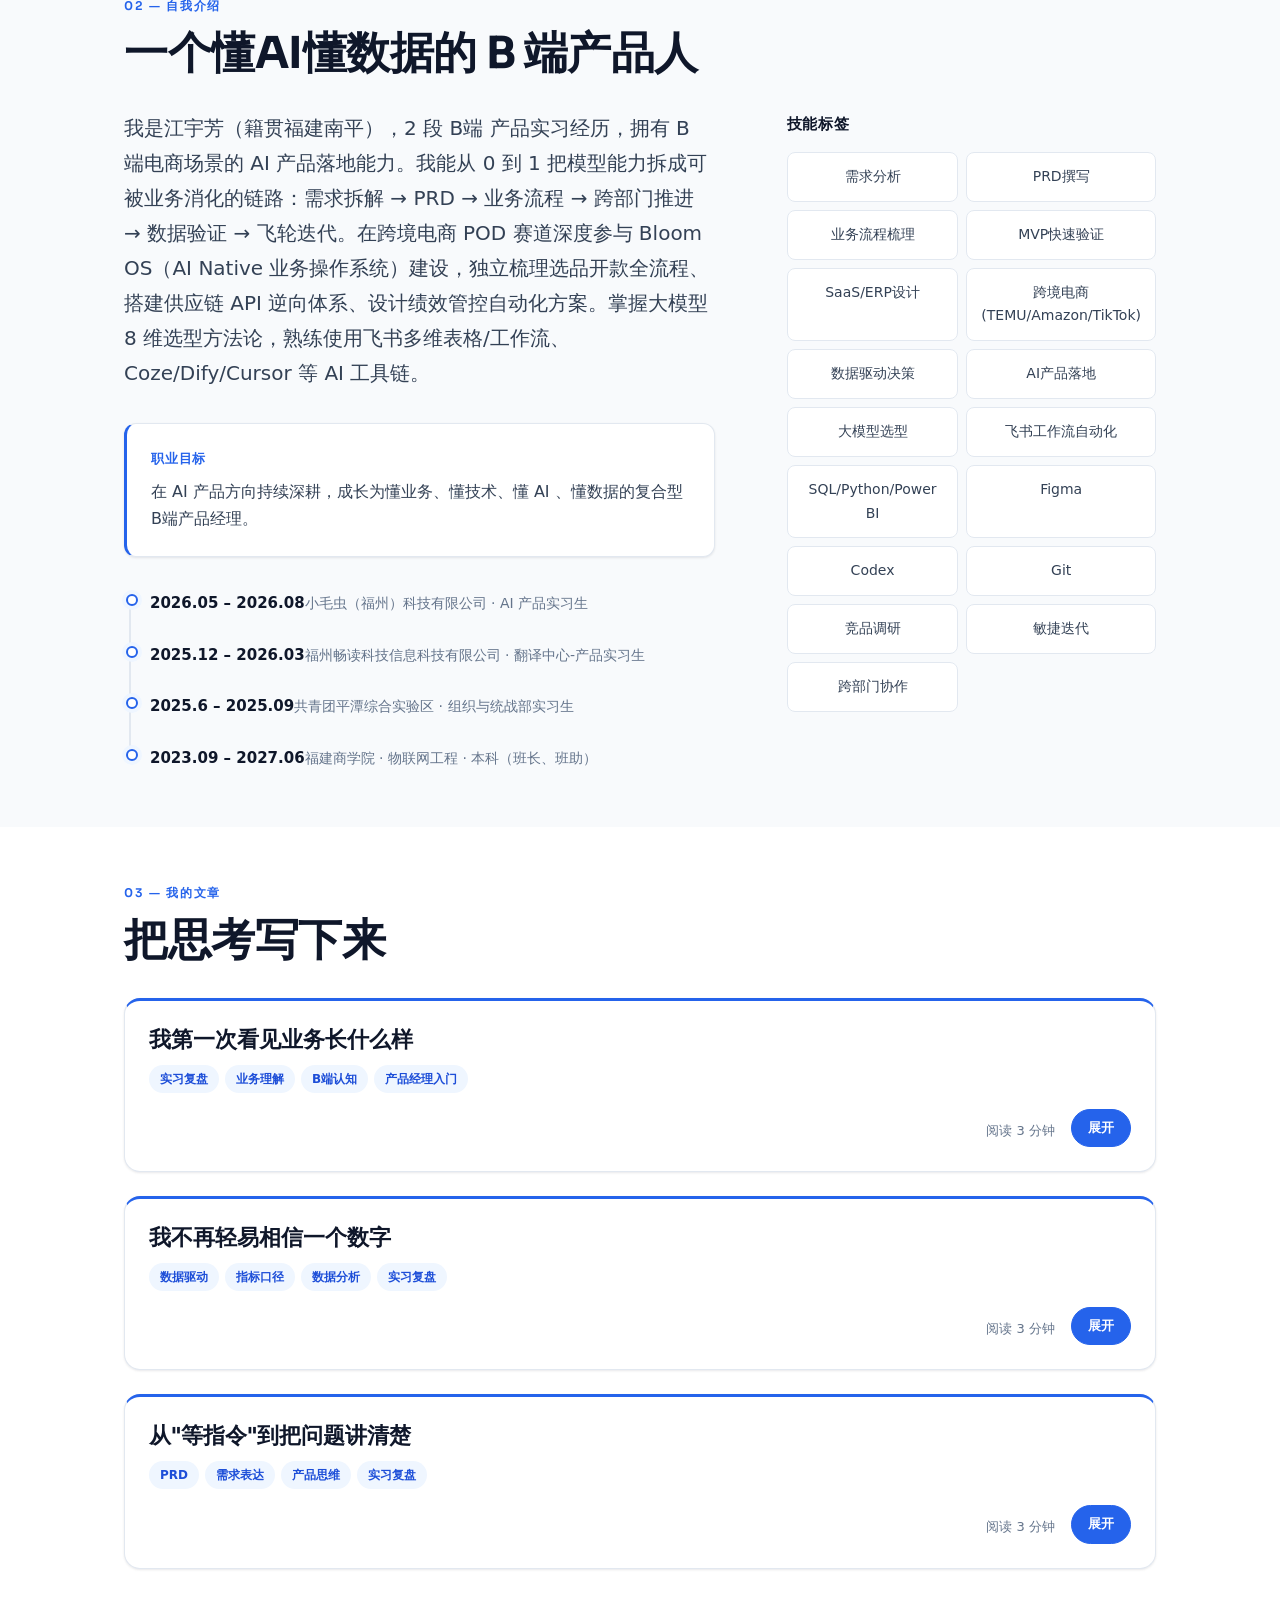
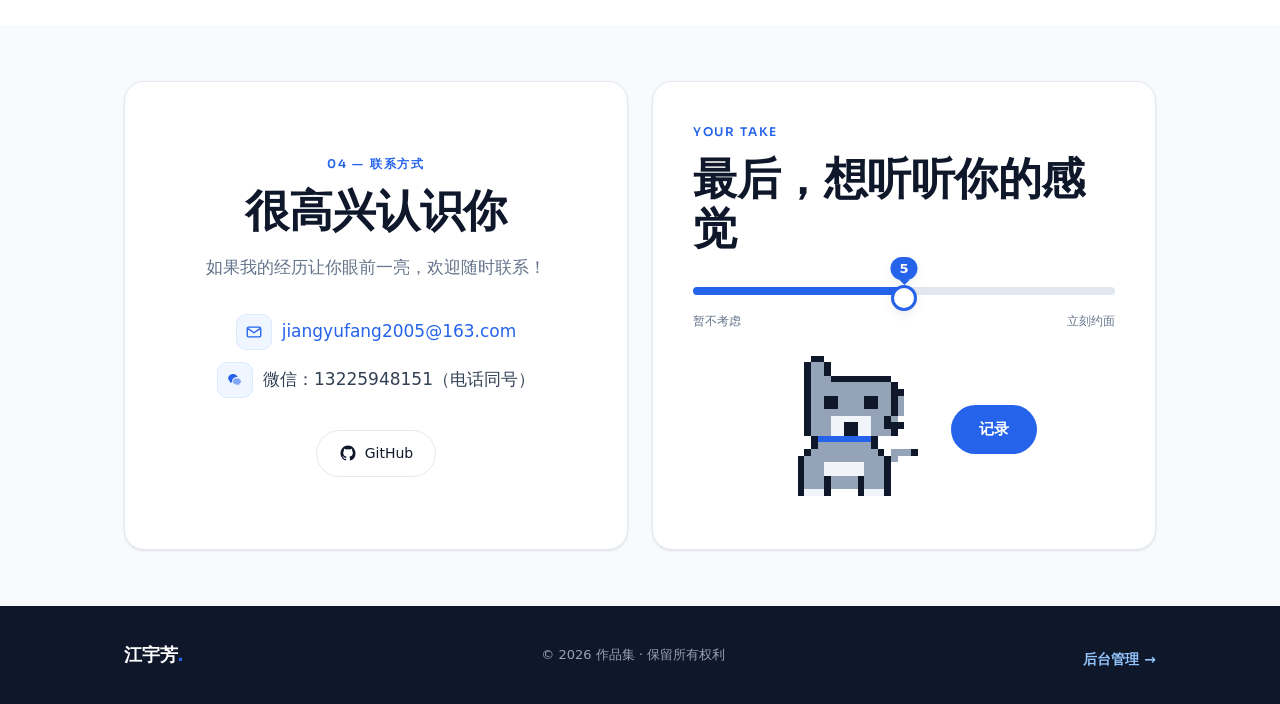
==== commit 513fa416: "deploy: portfolio site (gh-pages, no workflow)" ====
--- a/index.html
+++ b/index.html
@@ -10,7 +10,7 @@
   <!-- 非阻塞加载：字体不可达时也不阻塞首屏渲染（国内网络友好） -->
   <link rel="stylesheet" href="https://fonts.googleapis.com/css2?family=Sora:wght@400;500;600;700&display=swap" media="print" onload="this.media='all'" />
   <noscript><link rel="stylesheet" href="https://fonts.googleapis.com/css2?family=Sora:wght@400;500;600;700&display=swap" /></noscript>
-  <link rel="stylesheet" href="assets/css/styles.css?v=20260810T140031" />
+  <link rel="stylesheet" href="assets/css/styles.css?v=20260810T165225" />
 </head>
 <body>
   <!-- ============ 导航栏 ============ -->
@@ -152,7 +152,7 @@
   <div class="prd-print" id="prdPrint" aria-hidden="true"></div>
 
   <!-- ============ 脚本：数据 → 渲染 → 交互 ============ -->
-  <script src="assets/js/content.js?v=20260810T140031"></script>
+  <script src="assets/js/content.js?v=20260810T165225"></script>
   <script>
     /* 本地预览：若后台已「保存」，用 localStorage 草稿覆盖默认内容 */
     (function () {
@@ -162,8 +162,8 @@
       } catch (e) {}
     })();
   </script>
-  <script src="assets/js/analytics.js?v=20260810T140031"></script>
-  <script src="assets/js/render.js?v=20260810T140031" defer></script>
-  <script src="assets/js/main.js?v=20260810T140031" defer></script>
+  <script src="assets/js/analytics.js?v=20260810T165225"></script>
+  <script src="assets/js/render.js?v=20260810T165225" defer></script>
+  <script src="assets/js/main.js?v=20260810T165225" defer></script>
 </body>
 </html>
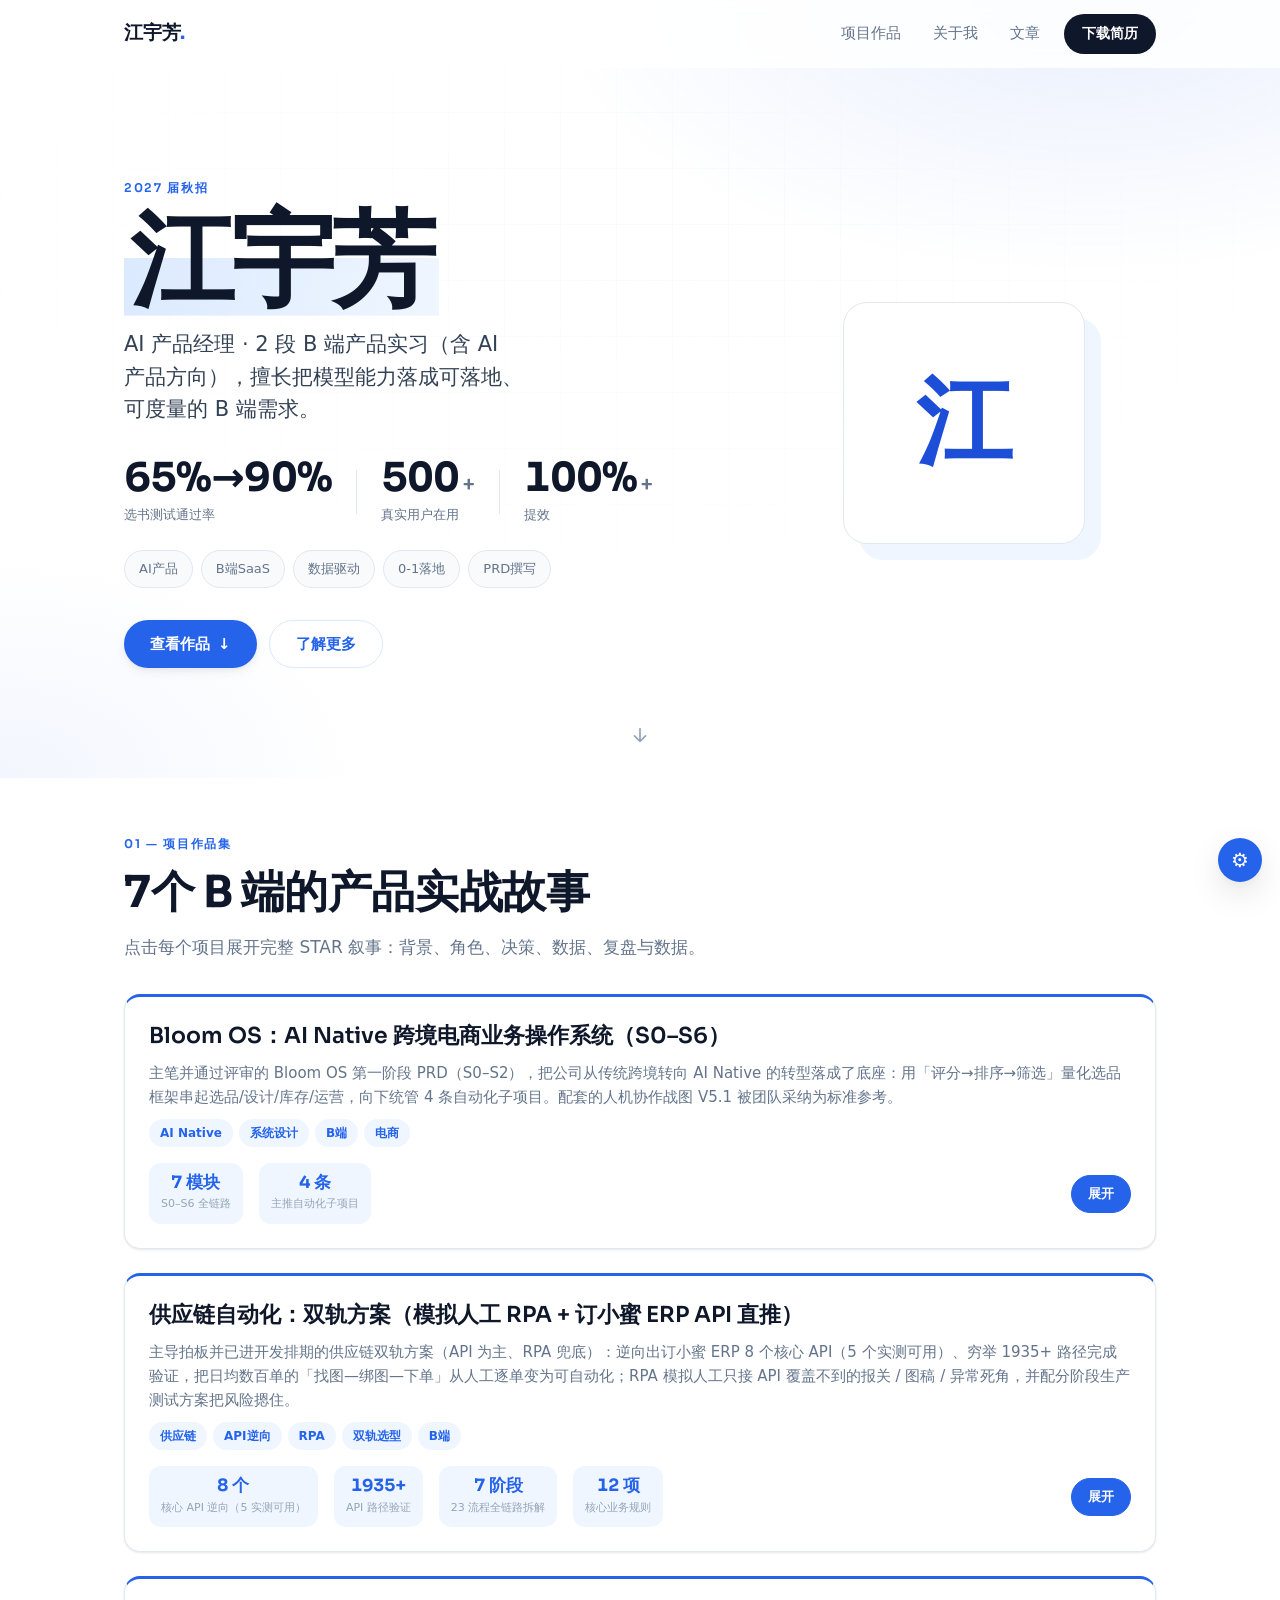
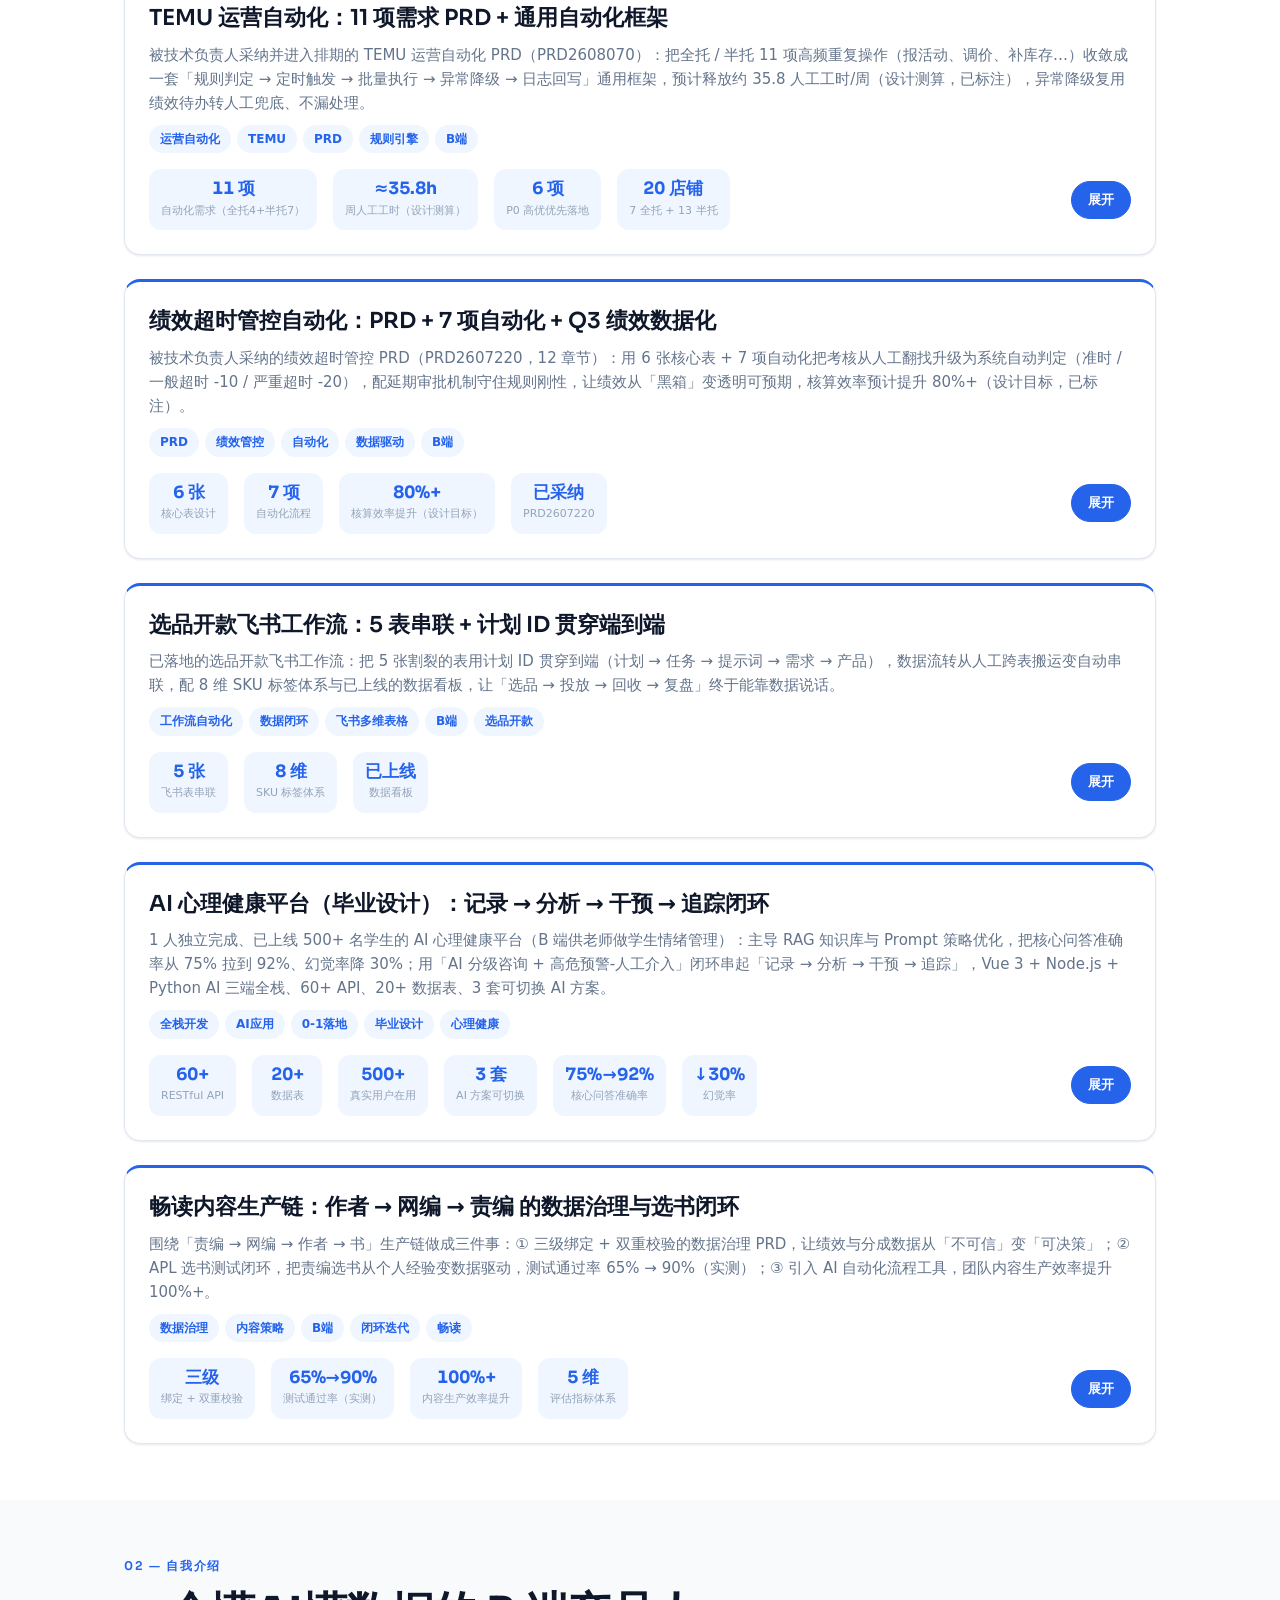
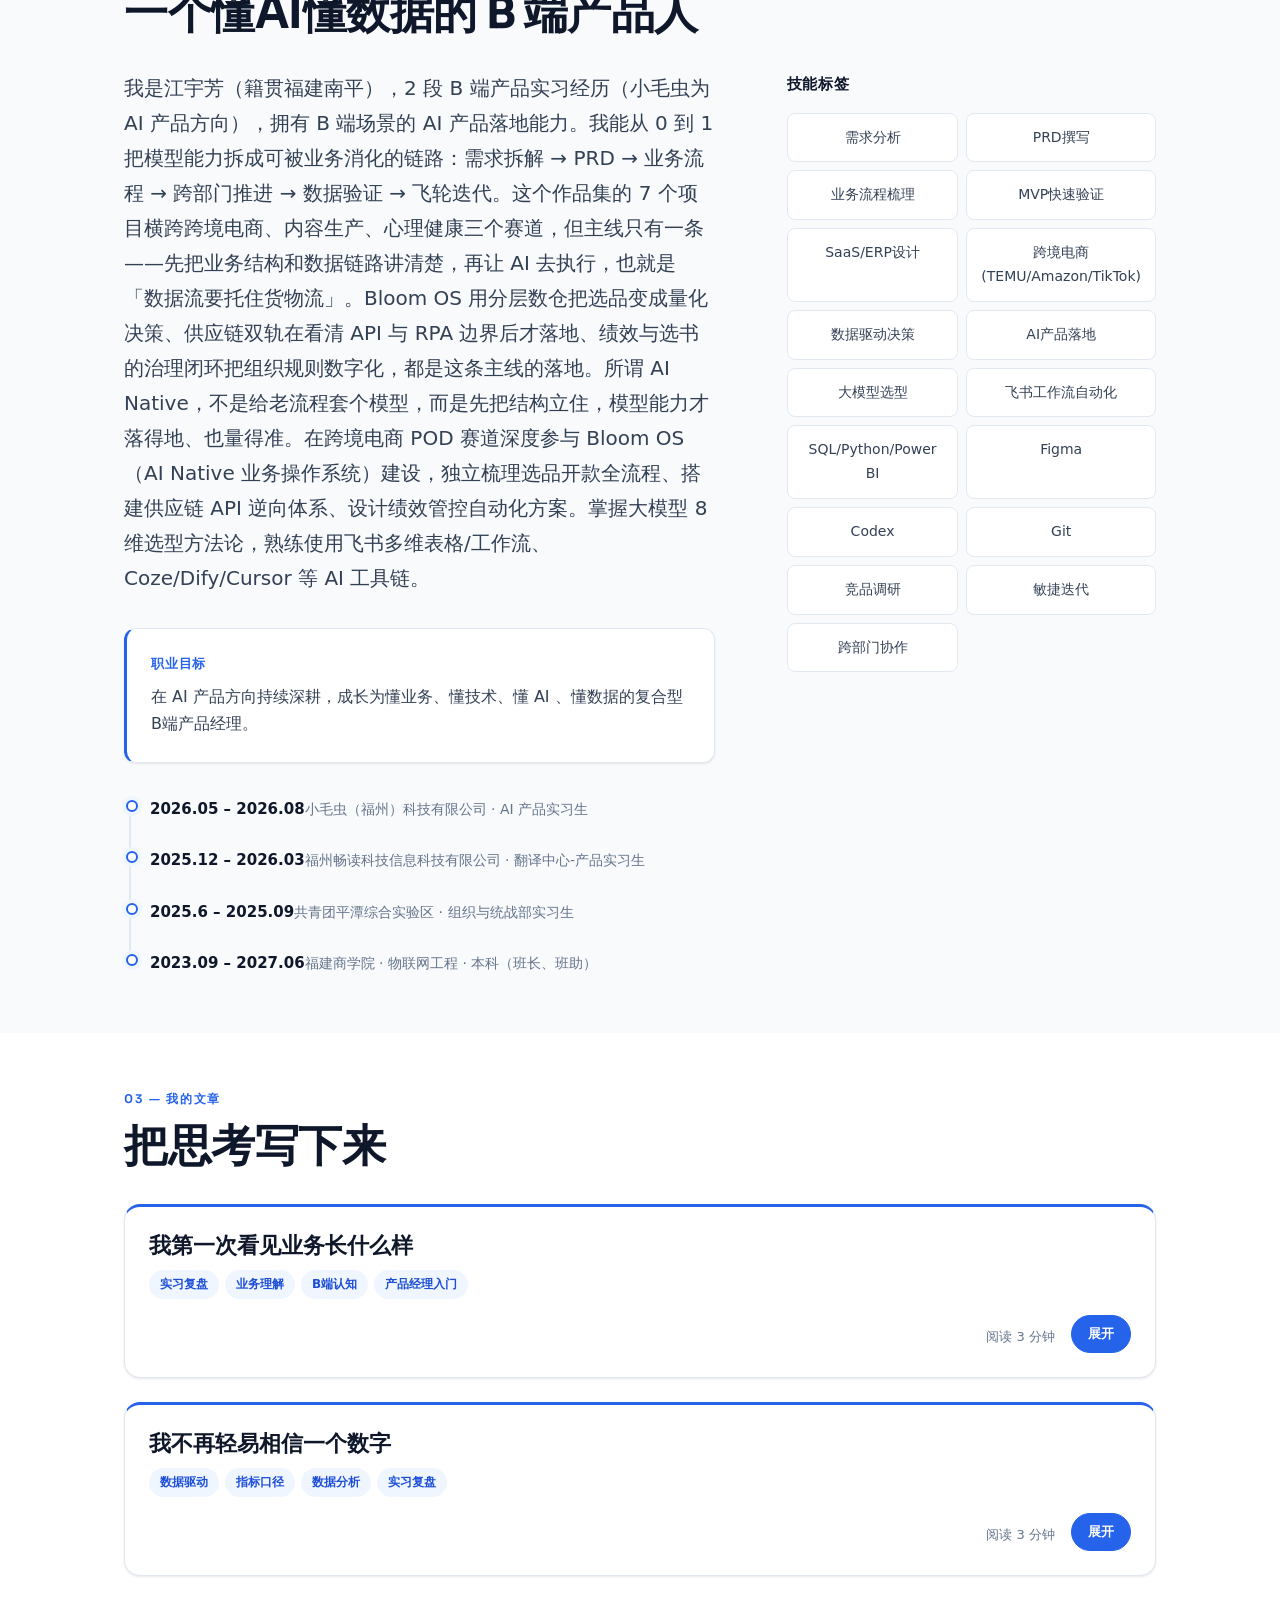
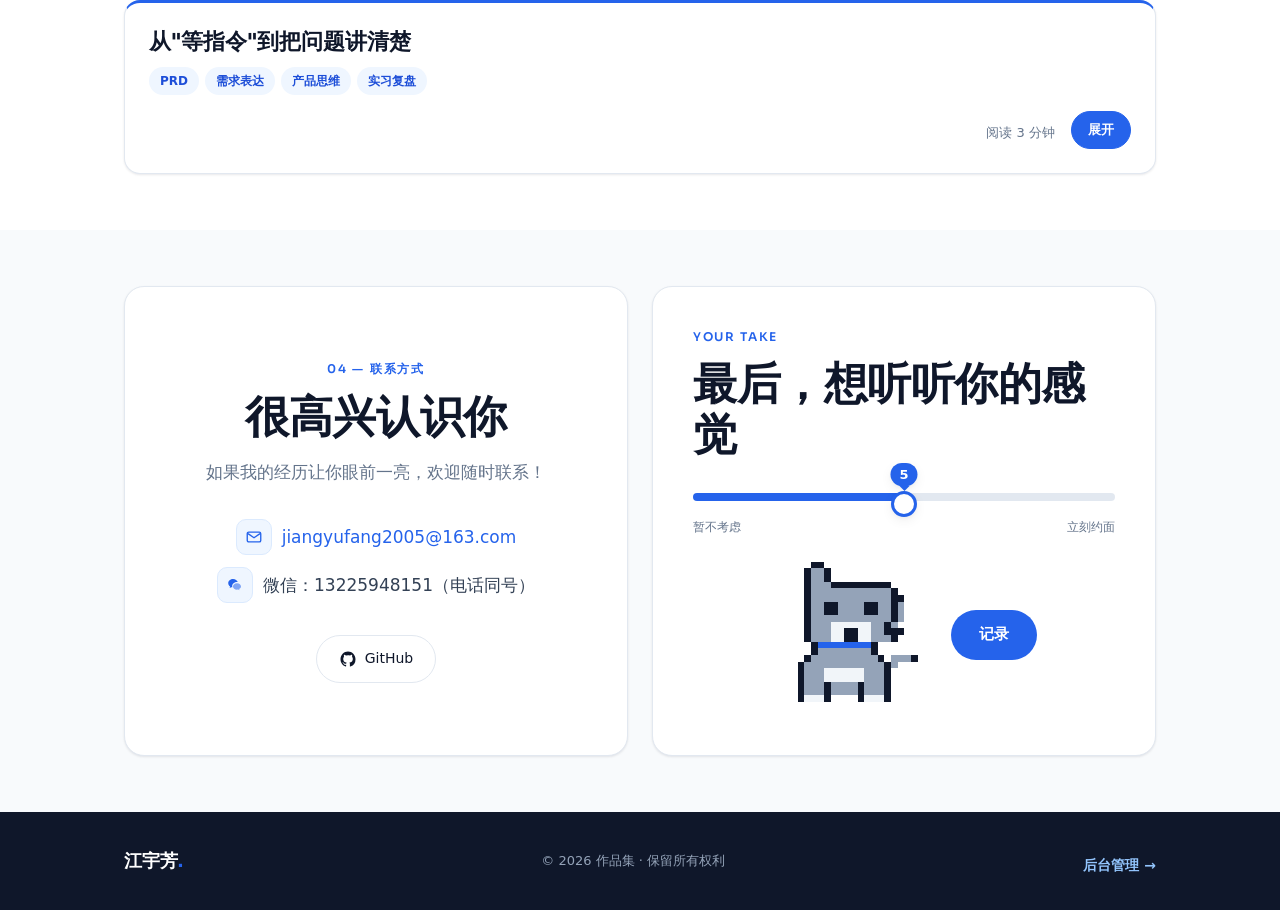
==== commit f83714ea: "deploy: portfolio site (gh-pages, no workflow)" ====
--- a/index.html
+++ b/index.html
@@ -10,7 +10,7 @@
   <!-- 非阻塞加载：字体不可达时也不阻塞首屏渲染（国内网络友好） -->
   <link rel="stylesheet" href="https://fonts.googleapis.com/css2?family=Sora:wght@400;500;600;700&display=swap" media="print" onload="this.media='all'" />
   <noscript><link rel="stylesheet" href="https://fonts.googleapis.com/css2?family=Sora:wght@400;500;600;700&display=swap" /></noscript>
-  <link rel="stylesheet" href="assets/css/styles.css?v=20260810T165225" />
+  <link rel="stylesheet" href="assets/css/styles.css?v=20260810T184245" />
 </head>
 <body>
   <!-- ============ 导航栏 ============ -->
@@ -152,7 +152,7 @@
   <div class="prd-print" id="prdPrint" aria-hidden="true"></div>
 
   <!-- ============ 脚本：数据 → 渲染 → 交互 ============ -->
-  <script src="assets/js/content.js?v=20260810T165225"></script>
+  <script src="assets/js/content.js?v=20260810T184245"></script>
   <script>
     /* 本地预览：若后台已「保存」，用 localStorage 草稿覆盖默认内容 */
     (function () {
@@ -162,8 +162,8 @@
       } catch (e) {}
     })();
   </script>
-  <script src="assets/js/analytics.js?v=20260810T165225"></script>
-  <script src="assets/js/render.js?v=20260810T165225" defer></script>
-  <script src="assets/js/main.js?v=20260810T165225" defer></script>
+  <script src="assets/js/analytics.js?v=20260810T184245"></script>
+  <script src="assets/js/render.js?v=20260810T184245" defer></script>
+  <script src="assets/js/main.js?v=20260810T184245" defer></script>
 </body>
 </html>
